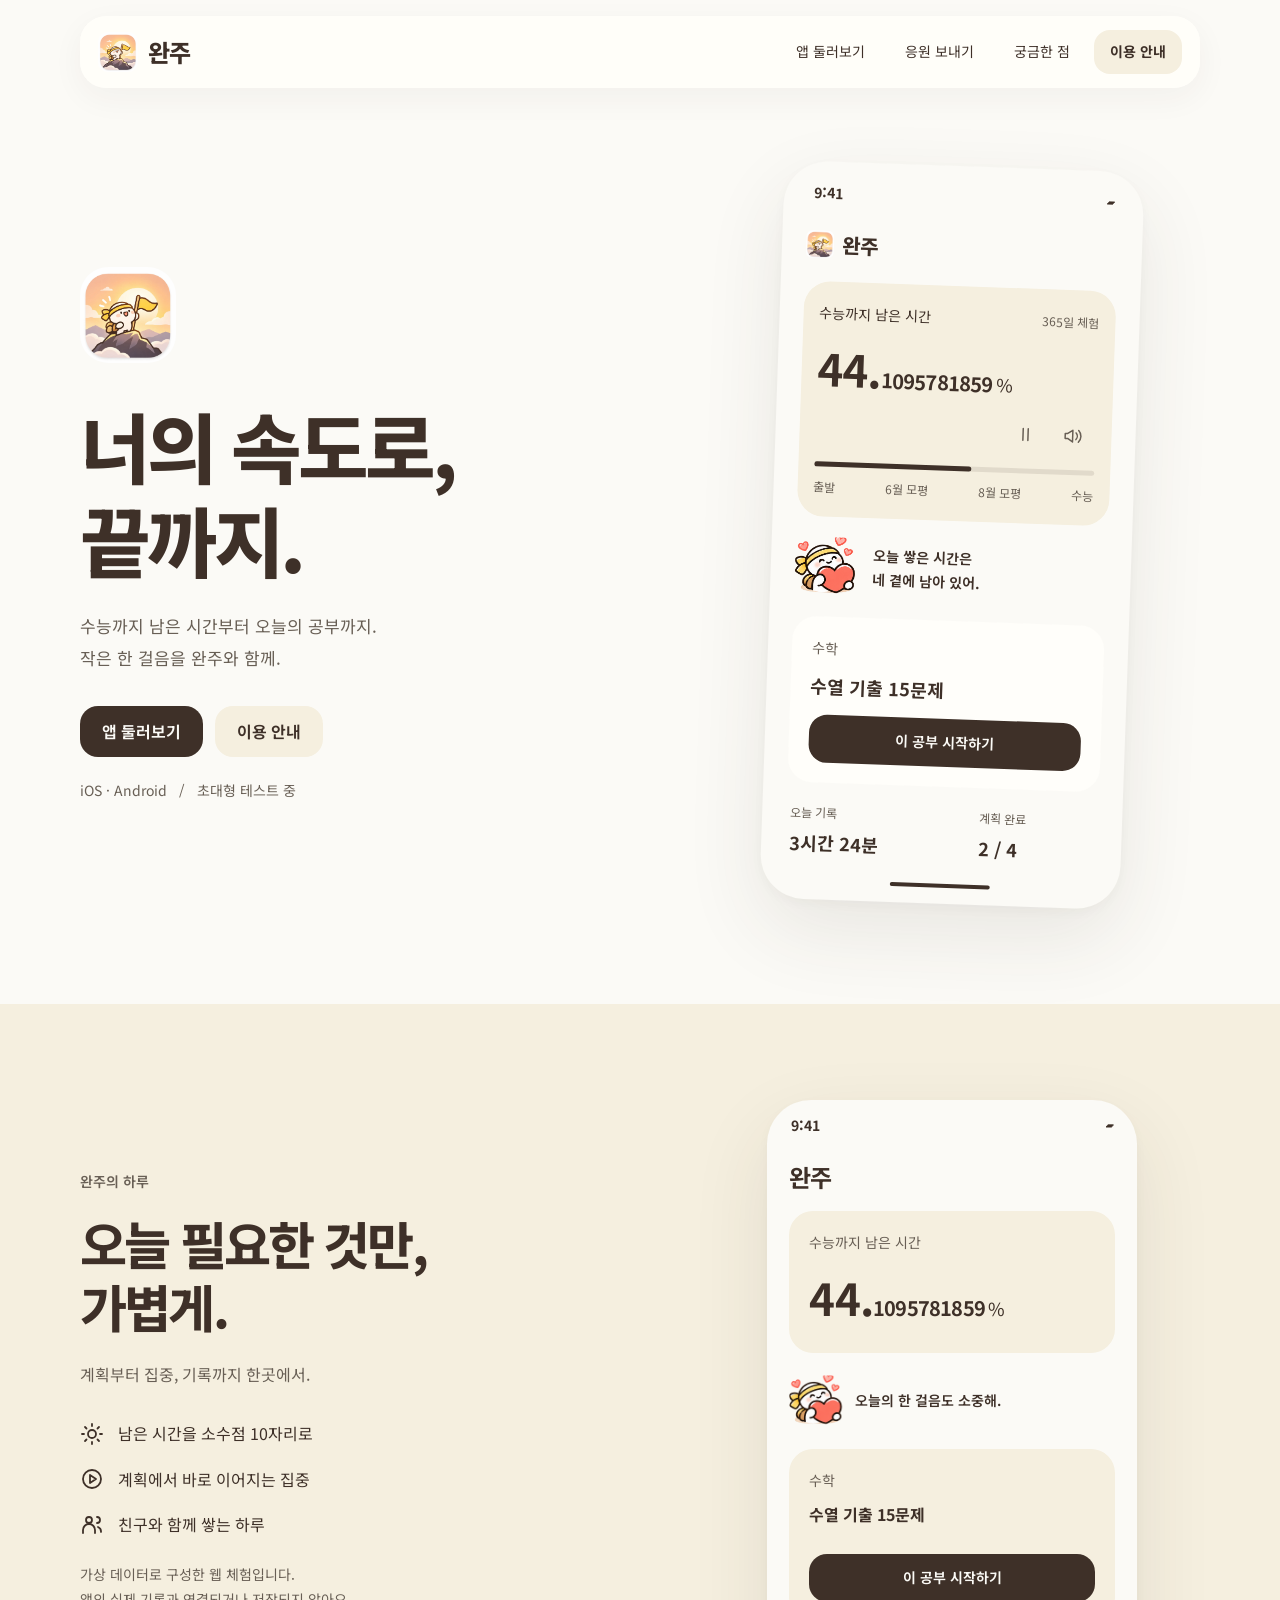
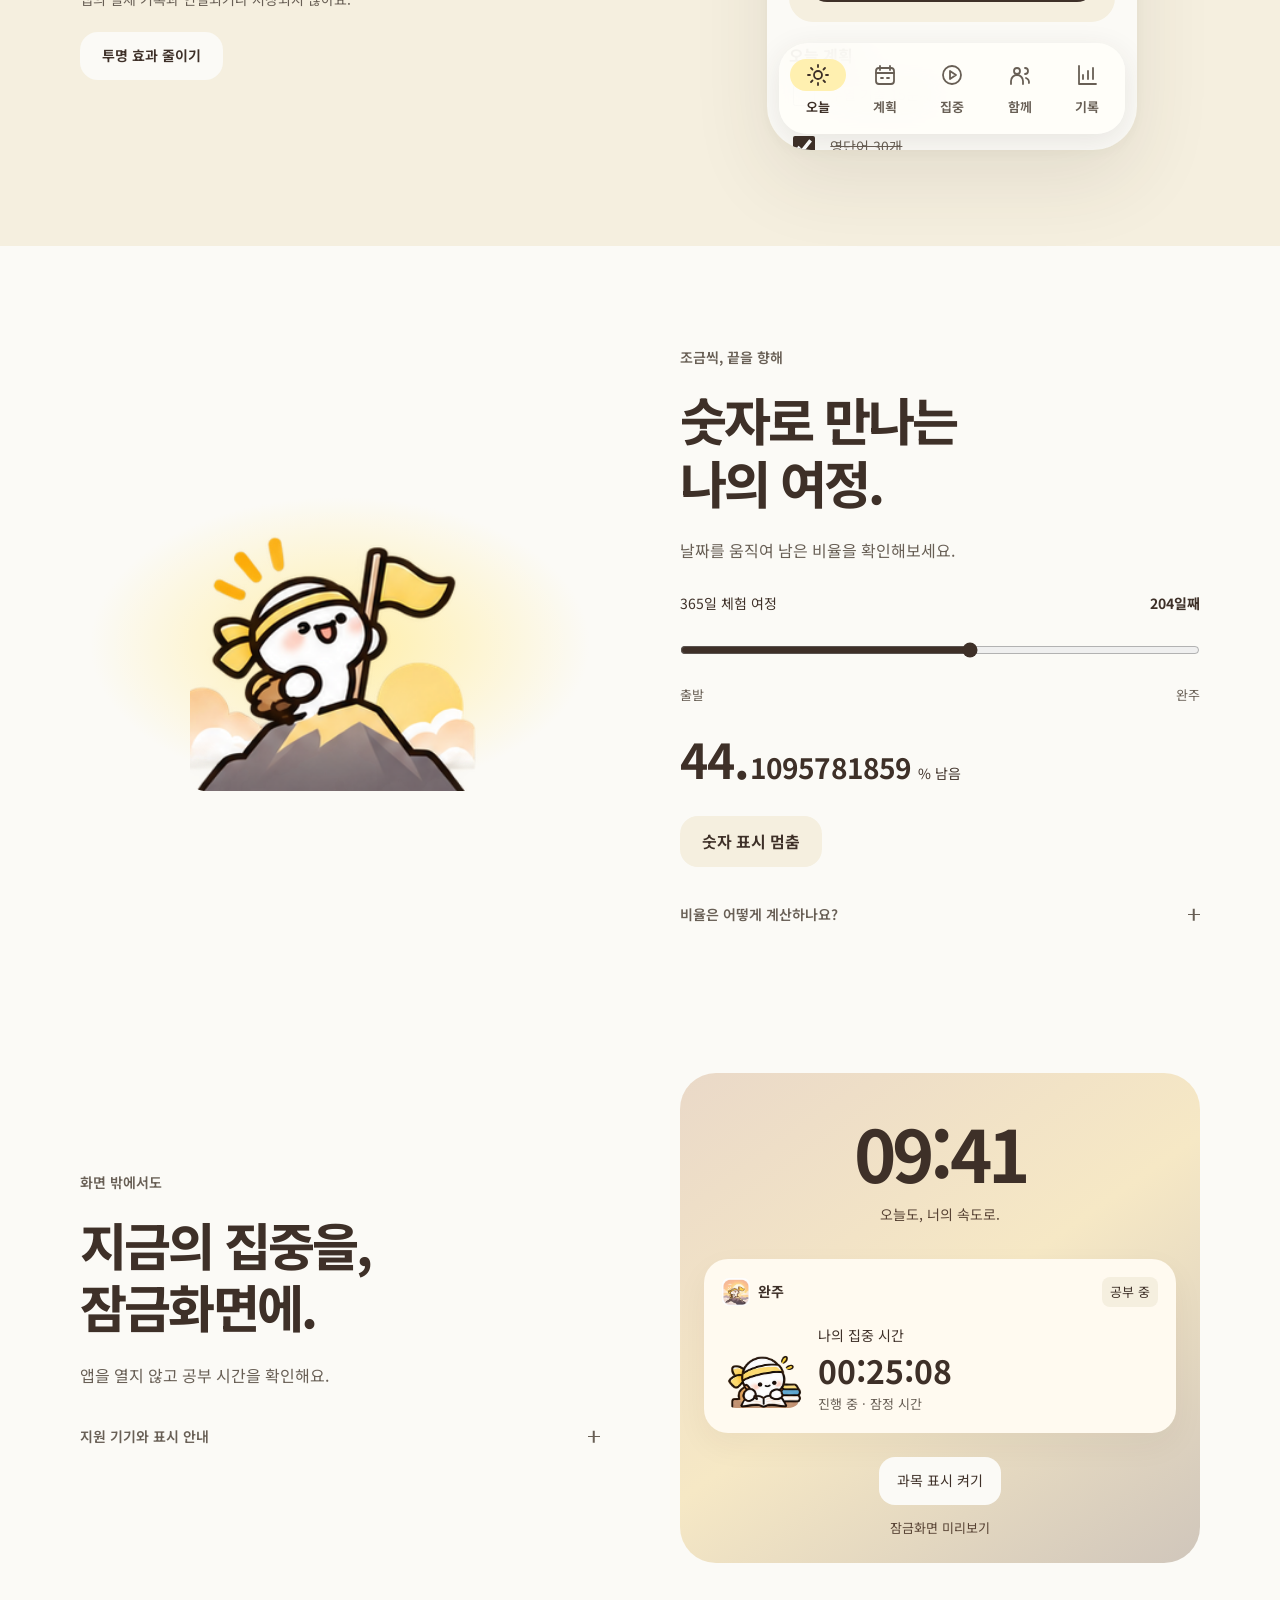
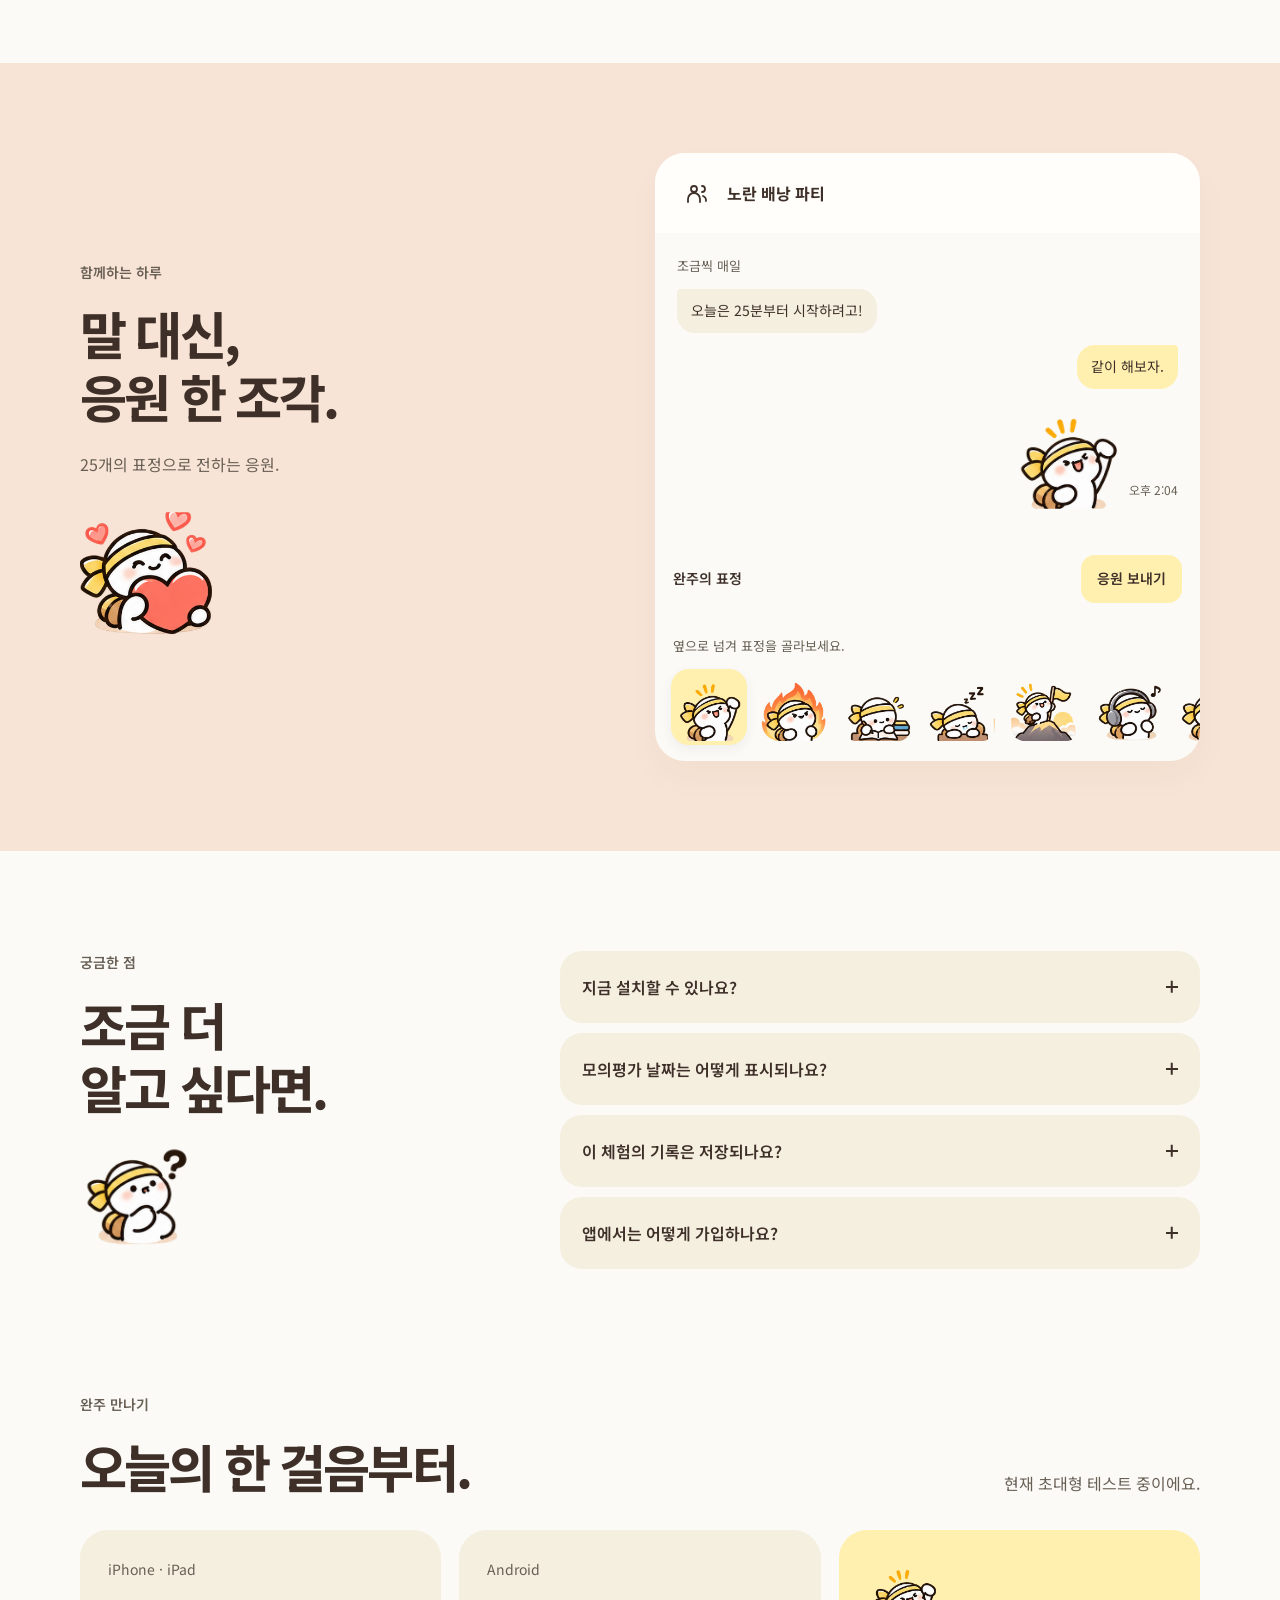
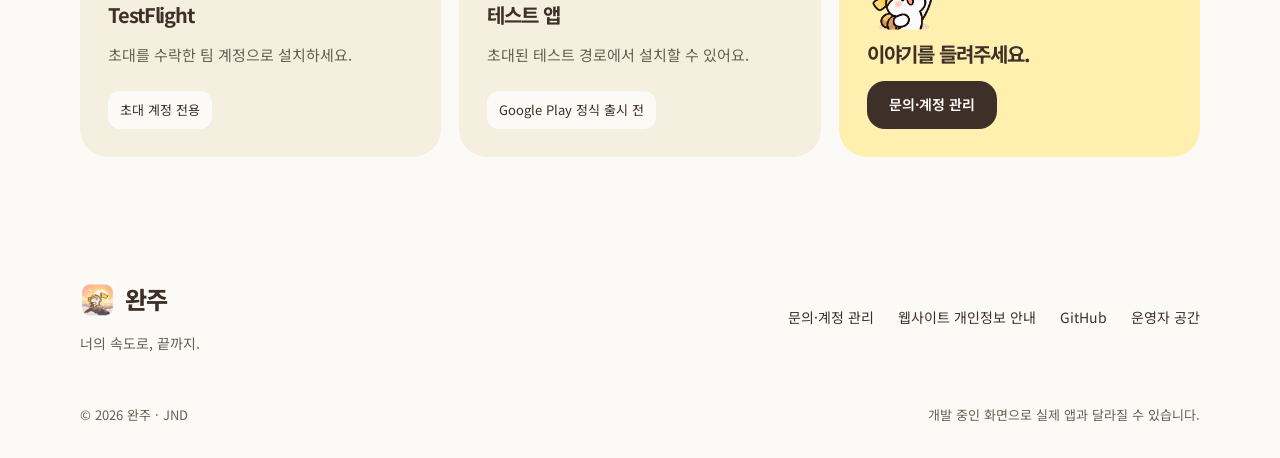
==== index.html @ 4cc873a2 "Trim repeated instructions across site and operations screens" ====
<!doctype html>
<html lang="ko">
<head>
<meta charset="utf-8"><meta name="viewport" content="width=device-width,initial-scale=1"><meta name="theme-color" content="#fbfaf6">
<title>완주 — 너의 속도로, 끝까지.</title>
<meta name="description" content="수능까지 남은 시간, 오늘의 공부, 친구의 응원. 너의 속도로 끝까지 함께하는 수험생활 앱 완주.">
<meta property="og:type" content="website"><meta property="og:locale" content="ko_KR"><meta property="og:site_name" content="완주"><meta property="og:title" content="완주 — 너의 속도로, 끝까지."><meta property="og:description" content="오늘의 한 걸음부터. 남은 시간과 계획, 집중과 응원을 하나로."><meta property="og:image" content="https://wanju.jobnomdeul.com/assets/share.png"><meta property="og:url" content="https://wanju.jobnomdeul.com/">
<meta name="twitter:card" content="summary"><meta name="twitter:title" content="완주 — 너의 속도로, 끝까지."><meta name="twitter:description" content="오늘의 한 걸음부터."><meta name="twitter:image" content="https://wanju.jobnomdeul.com/assets/share.png">
<link rel="canonical" href="https://wanju.jobnomdeul.com/"><link rel="icon" href="./assets/logo.webp" type="image/webp"><link rel="apple-touch-icon" href="./assets/share.png"><link rel="stylesheet" href="./styles.css"><link rel="stylesheet" href="./polish.css"><script src="./app.js" defer></script>
</head>
<body>
<a class="skip-link" href="#main">본문으로 바로가기</a>
<header class="site-header" id="top"><div class="container header-inner">
<a href="#top" class="brand" aria-label="완주 처음으로"><img src="./assets/logo.webp" width="40" height="40" alt=""><span>완주</span></a>
<button class="menu-toggle" id="menu-toggle" type="button" aria-expanded="false" aria-controls="site-nav" aria-label="메뉴 열기"><span></span><span></span></button>
<nav id="site-nav" aria-label="주요 메뉴"><a href="#experience">앱 둘러보기</a><a href="#together">응원 보내기</a><a href="#faq">궁금한 점</a><a href="#availability" class="nav-cta">이용 안내</a></nav>
</div></header>
<main id="main">
<section class="hero container" aria-labelledby="hero-heading">
<div class="hero-copy"><img class="hero-logo" src="./assets/logo.webp" width="96" height="96" alt="" fetchpriority="high">
<h1 id="hero-heading">너의 속도로,<br>끝까지.</h1><p class="hero-description">수능까지 남은 시간부터 오늘의 공부까지.<br>작은 한 걸음을 완주와 함께.</p>
<div class="hero-actions"><a class="button primary" href="#experience">앱 둘러보기</a><a class="button secondary" href="#availability">이용 안내</a></div>
<p class="platform-note">iOS · Android <span aria-hidden="true">/</span> 초대형 테스트 중</p></div>
<div class="hero-art"><div class="hero-phone" aria-label="완주 오늘 화면 미리보기">
<div class="phone-status" aria-hidden="true"><span>9:41</span><span>▰</span></div><div class="hero-phone-content">
<div class="app-wordmark"><img src="./assets/logo.webp" width="28" height="28" alt="">완주</div>
<div class="phone-journey"><div class="phone-journey-label">수능까지 남은 시간 <span>365일 체험</span></div>
<div class="phone-counter" data-live-counter aria-hidden="true"><b>44.</b><span>0000000000</span><small>%</small></div>
<div class="phone-counter-actions"><button type="button" class="counter-pause icon-button" aria-pressed="false" aria-label="숫자 표시 멈춤" title="숫자 표시 멈춤"><span data-icon="pause" aria-hidden="true"></span></button><button type="button" id="read-counter" class="icon-button" aria-label="현재 값 읽기" title="현재 값 읽기"><span data-icon="volume" aria-hidden="true"></span></button></div>
<div class="journey-line"><span></span></div><div class="journey-labels"><span>출발</span><span>6월 모평</span><span>8월 모평</span><span>수능</span></div></div>
<div class="phone-greeting"><span class="mascot" data-sticker="24" aria-hidden="true"></span><p>오늘 쌓은 시간은<br>네 곁에 남아 있어.</p></div>
<div class="phone-next"><span class="meta">수학</span><strong>수열 기출 15문제</strong><a href="#experience" class="mini-button">이 공부 시작하기</a></div>
<div class="phone-summary"><div><span>오늘 기록</span><strong>3시간 24분</strong></div><div><span>계획 완료</span><strong>2 / 4</strong></div></div><div class="phone-homebar" aria-hidden="true"></div>
</div></div></div></section>

<section class="experience-section" id="experience" aria-labelledby="experience-heading"><div class="container experience-grid">
<div class="experience-copy"><span class="eyebrow">완주의 하루</span><h2 id="experience-heading">오늘 필요한 것만,<br>가볍게.</h2>
<p>계획부터 집중, 기록까지 한곳에서.</p>
<div class="experience-highlights"><div><span data-icon="sun" aria-hidden="true"></span><span>남은 시간을 소수점 10자리로</span></div><div><span data-icon="play" aria-hidden="true"></span><span>계획에서 바로 이어지는 집중</span></div><div><span data-icon="users" aria-hidden="true"></span><span>친구와 함께 쌓는 하루</span></div></div>
<p class="demo-disclaimer">가상 데이터로 구성한 웹 체험입니다.<br>앱의 실제 기록과 연결되거나 저장되지 않아요.</p>
<button type="button" id="reduce-transparency" class="subtle-button" aria-pressed="false">투명 효과 줄이기</button></div>
<div class="demo-stage"><div class="demo-phone"><div class="phone-status" aria-hidden="true"><span>9:41</span><span>▰</span></div>
<div id="demo-panel" class="demo-panel" role="tabpanel" aria-labelledby="tab-today" tabindex="0"></div>
<div class="demo-tab-list demo-bottom-nav" role="tablist" aria-label="완주 화면 선택">
<button id="tab-today" type="button" role="tab" aria-selected="true" aria-controls="demo-panel" tabindex="0" data-demo="today"><span data-icon="sun" aria-hidden="true"></span><strong>오늘</strong></button>
<button id="tab-plan" type="button" role="tab" aria-selected="false" aria-controls="demo-panel" tabindex="-1" data-demo="plan"><span data-icon="calendar" aria-hidden="true"></span><strong>계획</strong></button>
<button id="tab-focus" type="button" role="tab" aria-selected="false" aria-controls="demo-panel" tabindex="-1" data-demo="focus"><span data-icon="play" aria-hidden="true"></span><strong>집중</strong></button>
<button id="tab-together" type="button" role="tab" aria-selected="false" aria-controls="demo-panel" tabindex="-1" data-demo="together"><span data-icon="users" aria-hidden="true"></span><strong>함께</strong></button>
<button id="tab-record" type="button" role="tab" aria-selected="false" aria-controls="demo-panel" tabindex="-1" data-demo="record"><span data-icon="chart" aria-hidden="true"></span><strong>기록</strong></button>
</div></div></div></div></section>

<section class="time-section container" aria-labelledby="time-heading"><div class="time-art"><span class="mascot" data-sticker="4" aria-hidden="true"></span></div>
<div class="time-copy"><span class="eyebrow">조금씩, 끝을 향해</span><h2 id="time-heading">숫자로 만나는<br>나의 여정.</h2><p>날짜를 움직여 남은 비율을 확인해보세요.</p>
<div class="day-slider"><label for="journey-day">365일 체험 여정 <strong><span id="day-number">204</span>일째</strong></label><input id="journey-day" type="range" min="0" max="365" value="204" step="1" aria-describedby="slider-help"><div class="slider-endpoints"><span>출발</span><span>완주</span></div>
<div class="inline-counter" data-live-counter aria-hidden="true"><b>44.</b><span>0000000000</span><small>% 남음</small></div><button class="counter-pause subtle-button" type="button" aria-pressed="false">숫자 표시 멈춤</button></div>
<details class="detail-note"><summary>비율은 어떻게 계산하나요?<span class="faq-plus" aria-hidden="true"></span></summary><p id="slider-help">앱은 전년도 수능 다음 날부터 목표 수능까지의 남은 시간 비율을 보여줍니다. 학습 완성도나 합격 가능성을 뜻하지 않아요. 여기서는 공식 시험일 대신 365일 가상 여정을 사용합니다. 날짜를 움직이면 위 홈 화면의 숫자도 함께 바뀝니다.</p></details></div></section>

<section class="lock-section container" id="lockscreen" aria-labelledby="lock-heading"><div class="lock-copy"><span class="eyebrow">화면 밖에서도</span><h2 id="lock-heading">지금의 집중을,<br>잠금화면에.</h2><p>앱을 열지 않고 공부 시간을 확인해요.</p>
<details class="detail-note"><summary>지원 기기와 표시 안내<span class="faq-plus" aria-hidden="true"></span></summary><p>iPhone은 Live Activity·Dynamic Island, Android는 공부 타이머 알림을 사용합니다. 기본은 꺼져 있으며 앱 설정에서 직접 켤 수 있어요. 기기·OS·알림 설정에 따라 표시가 달라집니다. 저장 전 시간은 잠정값이며 연중 상시 수능 위젯과는 다른 기능입니다.</p></details></div>
<div class="lock-preview" aria-label="잠금화면 공부 카드 미리보기"><div class="lock-clock" aria-hidden="true">09:41</div><p class="lock-day">오늘도, 너의 속도로.</p><div class="live-card"><div class="live-card-top"><img src="./assets/logo.webp" width="28" height="28" alt=""><strong>완주</strong><span>공부 중</span></div><div class="live-card-content"><span class="mascot" data-sticker="2" aria-hidden="true"></span><div><span id="lock-subject">나의 집중 시간</span><strong>00:25:08</strong><small>진행 중 · 잠정 시간</small></div></div></div><div class="lock-controls"><button type="button" id="lock-privacy" aria-pressed="true">과목 표시 켜기</button><span>잠금화면 미리보기</span></div></div></section>

<section class="together-section" id="together" aria-labelledby="together-heading"><div class="container together-grid">
<div><span class="eyebrow">함께하는 하루</span><h2 id="together-heading">말 대신,<br>응원 한 조각.</h2><p>25개의 표정으로 전하는 응원.</p><span class="mascot together-mascot" data-sticker="24" aria-hidden="true"></span></div>
<div class="conversation-card"><div class="conversation-top"><span class="tab-icon" data-icon="users" aria-hidden="true"></span><div><strong>노란 배낭 파티</strong></div></div>
<div class="conversation-log" id="conversation-log" aria-label="가상 파티 대화"><span class="chat-name">조금씩 매일</span><p class="chat-bubble">오늘은 25분부터 시작하려고!</p><p class="chat-bubble own">같이 해보자.</p><div class="standalone-sticker own"><span class="mascot" data-sticker="0" role="img" aria-label="주먹 들고 응원"></span><span>오후 2:04</span></div></div>
<div class="sticker-tray-header"><span>완주의 표정</span><button id="send-sticker" type="button">응원 보내기</button></div><p class="sticker-help" id="sticker-help">옆으로 넘겨 표정을 골라보세요.</p><div id="sticker-tray" aria-describedby="sticker-help" class="sticker-tray" aria-label="응원 이모티콘 선택"></div></div></div></section>

<section class="faq-section container" id="faq" aria-labelledby="faq-heading"><div class="faq-heading"><span class="eyebrow">궁금한 점</span><h2 id="faq-heading">조금 더<br>알고 싶다면.</h2><span class="mascot" data-sticker="19" aria-hidden="true"></span></div>
<div class="faq-list">
<details><summary>지금 설치할 수 있나요?<span class="faq-plus" aria-hidden="true"></span></summary><p>현재 초대형 테스트 중입니다. iOS는 초대된 팀 계정으로 TestFlight에서, Android는 초대된 테스트 경로로 설치합니다. 정식 스토어 다운로드는 아직 제공하지 않아요.</p></details>
<details><summary>모의평가 날짜는 어떻게 표시되나요?<span class="faq-plus" aria-hidden="true"></span></summary><p>목표 연도에 맞는 일정을 사용하며, 날짜를 확인하지 못한 시험은 ‘확인 중’으로 표시합니다. 앱에서 직접 수정할 수 있어요. 웹 체험은 실제 시험 일정과 무관한 가상 데이터입니다.</p></details>
<details><summary>이 체험의 기록은 저장되나요?<span class="faq-plus" aria-hidden="true"></span></summary><p>현재 탭의 메모리에서만 사용하고 새로고침하면 초기화됩니다. 계정 생성·실제 게시·메일 발송·결제·AI 호출은 하지 않습니다. 별도의 분석 도구나 광고 추적 코드도 사용하지 않습니다.</p></details>
<details><summary>앱에서는 어떻게 가입하나요?<span class="faq-plus" aria-hidden="true"></span></summary><p>만 14세 이상 사용자가 Google·Apple·이메일로 가입할 수 있습니다. 이 소개 웹에서는 가입이나 로그인 정보를 입력받지 않아요.</p></details>
</div></section>

<section class="availability-section container" id="availability" aria-labelledby="availability-heading"><div class="section-heading"><div><span class="eyebrow">완주 만나기</span><h2 id="availability-heading">오늘의 한 걸음부터.</h2></div><p>현재 초대형 테스트 중이에요.</p></div>
<div class="availability-grid"><article class="platform-card"><span class="platform-label">iPhone · iPad</span><h3>TestFlight</h3><p>초대를 수락한 팀 계정으로 설치하세요.</p><span class="release-state">초대 계정 전용</span></article><article class="platform-card"><span class="platform-label">Android</span><h3>테스트 앱</h3><p>초대된 테스트 경로에서 설치할 수 있어요.</p><span class="release-state">Google Play 정식 출시 전</span></article><article class="platform-card contact-card"><span class="mascot" data-sticker="0" aria-hidden="true"></span><h3>이야기를 들려주세요.</h3><a class="button primary" href="./support.html">문의·계정 관리</a></article></div></section>
</main>
<footer class="site-footer container"><div class="footer-brand"><a class="brand" href="#top"><img src="./assets/logo.webp" width="35" height="35" alt=""><span>완주</span></a><p>너의 속도로, 끝까지.</p></div><div class="footer-links"><a href="./support.html">문의·계정 관리</a><a href="./privacy.html">웹사이트 개인정보 안내</a><a href="https://github.com/jobnomdeul/wanju-web" target="_blank" rel="noopener noreferrer">GitHub</a><a href="./admin/">운영자 공간</a></div><div class="footer-bottom"><span>© <span id="copyright-year">2026</span> 완주 · JND</span><span>개발 중인 화면으로 실제 앱과 달라질 수 있습니다.</span></div></footer>
<div class="sr-only" id="website-status" role="status" aria-live="polite"></div><noscript><div class="noscript-note">소개와 이용 안내는 JavaScript 없이도 읽을 수 있습니다. 가상 체험에는 JavaScript가 필요합니다.</div></noscript>
</body></html>
---- styles.css ----
/* UX06: shared app surfaces, readable controls, no ornamental borders. */
@font-face{font-family:WanjuSans;src:url('./assets/fonts/NotoSansKR.woff2') format('woff2');font-weight:100 900;font-display:swap}
:root{--paper:#fbfaf6;--ink:#3e3028;--muted:#685f55;--yellow:#fff0b0;--cream:#f5efdf;--peach:#f8e4d6;--line:#e4dfd5;--focus:#91691b;--glass:rgba(255,254,250,.9)}
*{box-sizing:border-box}
html{scroll-behavior:smooth;scroll-padding-top:120px}
body{margin:0;background:var(--paper);color:var(--ink);font:16px/1.7 WanjuSans,-apple-system,BlinkMacSystemFont,'Apple SD Gothic Neo',sans-serif;word-break:keep-all;overflow-wrap:anywhere}
h1,h2,h3,p{margin:0}h1,h2,h3{line-height:1.22;letter-spacing:-.055em;text-wrap:balance}
h1{font-size:clamp(3rem,6vw,5.5rem);font-weight:800}h2{font-size:clamp(2rem,4vw,3.25rem);font-weight:750}h3{font-size:1.25rem}
p{color:var(--muted)}a{color:inherit;text-decoration:none}button,input{font:inherit}button{color:inherit;cursor:pointer;border:0;background:none}
button,a,input,summary{-webkit-tap-highlight-color:transparent;touch-action:manipulation}
a:focus-visible,button:focus-visible,input:focus-visible,summary:focus-visible,[tabindex]:focus-visible{outline:3px solid var(--focus);outline-offset:4px}
svg{width:24px;height:24px;fill:none;stroke:currentColor;stroke-width:1.8;stroke-linecap:round;stroke-linejoin:round}
.container{width:min(1120px,calc(100% - 64px));margin-inline:auto}
.brand{display:inline-flex;align-items:center;gap:10px;font-size:1.5rem;font-weight:800;letter-spacing:-.05em}
.brand img,.app-wordmark img,.live-card-top img{border-radius:25%}
.site-header{position:sticky;top:16px;z-index:20;margin-top:16px}
.header-inner{min-height:72px;display:flex;align-items:center;justify-content:space-between;padding:10px 18px;border-radius:26px}
.site-header nav{display:flex;align-items:center;gap:8px}
.site-header nav a{padding:10px 16px;font-size:.875rem;min-height:44px;display:inline-flex;align-items:center;border-radius:16px}
.site-header nav a:hover,.text-link:hover{background:var(--cream)}
.nav-cta{background:var(--cream);font-weight:700}.menu-toggle{display:none}
.button,.mini-button,.subtle-button{display:inline-flex;align-items:center;justify-content:center;min-height:48px;padding:12px 22px;border:0;border-radius:18px;font-size:1rem;font-weight:650;transition:background .18s,transform .18s}
.primary,.mini-button{background:var(--ink);color:var(--paper)}
.secondary,.subtle-button{background:var(--cream);color:var(--ink)}
.button:hover,.mini-button:hover,.subtle-button:hover{transform:translateY(-2px)}
.button:active,.mini-button:active,.subtle-button:active{transform:scale(.98)}
.text-link{padding:12px;border-radius:12px;font-size:.875rem;min-height:44px}
.hero{display:grid;grid-template-columns:1.1fr 1fr;gap:80px;align-items:center;padding-block:78px 100px}
.hero-logo{border-radius:28px;margin-bottom:28px}
.hero-description{font-size:1.0625rem;line-height:1.9;margin-top:24px}
.hero-actions{display:flex;gap:12px;flex-wrap:wrap;margin-top:32px}
.platform-note{display:flex;align-items:center;gap:12px;font-size:.875rem;margin-top:22px}
.hero-art{display:flex;justify-content:center;min-width:0}
.hero-phone,.demo-phone{width:360px;max-width:100%;border-radius:44px;background:var(--paper);box-shadow:0 30px 80px #3e302819,0 4px 12px #3e302808;overflow:hidden;position:relative}
.hero-phone{transform:rotate(2deg);padding:6px}
.phone-status{display:flex;align-items:center;justify-content:space-between;padding:14px 24px 6px;font-size:.875rem;font-weight:700}
.hero-phone-content{padding:16px 18px 0}
.app-wordmark{display:flex;align-items:center;gap:8px;font-size:1.25rem;font-weight:800}
.sample-badge{font-size:.75rem;font-weight:500;background:var(--cream);padding:3px 8px;border-radius:8px;margin-left:auto;color:var(--muted)}
.phone-journey{margin-top:20px;background:var(--cream);padding:20px 16px;border-radius:26px}
.phone-journey-label{display:flex;align-items:center;justify-content:space-between;font-size:.875rem;gap:4px}
.phone-journey-label>span{font-size:.75rem;color:var(--muted)}
.phone-counter,.inline-counter{display:flex;align-items:baseline;flex-wrap:wrap;font-variant-numeric:tabular-nums;letter-spacing:-.05em}
.phone-counter>span,.inline-counter>span{min-width:0;max-width:100%;overflow-wrap:anywhere}
.phone-counter{margin-top:16px}.phone-counter b{font-size:2.75rem;line-height:1.2}.phone-counter>span{font-size:1.25rem;font-weight:700}.phone-counter small{font-size:1.125rem;margin-left:3px}
.phone-counter-actions{display:flex;justify-content:flex-end;gap:4px;margin-top:10px}
.icon-button{display:inline-flex;align-items:center;justify-content:center;width:44px;height:44px;border-radius:14px;color:var(--muted)}
.icon-button:hover{background:#3e30280a}
.icon-button>span{display:flex}.icon-button svg{width:20px;height:20px}
.journey-line{height:5px;background:#3e30281c;border-radius:4px;margin-top:12px}
.journey-line span{display:block;height:100%;width:55.9%;background:var(--ink);border-radius:4px}
.journey-labels{display:flex;justify-content:space-between;gap:4px;font-size:.75rem;color:var(--muted);margin-top:10px}
.mascot{display:inline-block;flex-shrink:0;width:108px;height:108px;background-image:url('./assets/emotions-transparent.png');background-size:500% 500%;background-repeat:no-repeat;clip-path:inset(4% 0 0 round 14px)}
.phone-greeting{display:flex;align-items:center;gap:14px;margin-block:18px}.phone-greeting .mascot{width:64px;height:64px}.phone-greeting p{color:var(--ink);font-size:.875rem;font-weight:650}
.phone-next{background:#fffefa;padding:20px;border-radius:24px;display:flex;flex-direction:column;gap:10px}
.phone-next strong{font-size:1.125rem}.mini-button{margin-top:4px;font-size:.875rem}
.phone-summary{display:grid;grid-template-columns:1.5fr 1fr;gap:16px;padding:20px 4px 4px}
.phone-summary div{display:flex;flex-direction:column;gap:4px}.phone-summary span{font-size:.75rem;color:var(--muted)}.phone-summary strong{font-size:1.125rem}
.phone-homebar{width:100px;height:4px;background:var(--ink);border-radius:4px;margin:18px auto 10px}
.eyebrow{display:block;color:var(--muted);font-size:.875rem;font-weight:600;margin-bottom:18px}
.experience-section{background:var(--cream);padding-block:96px}
.experience-grid{display:grid;grid-template-columns:1.1fr 1fr;gap:80px;align-items:center}
.experience-copy,.demo-stage,.experience-grid>div{min-width:0}
.experience-copy>p,.time-copy>p,.lock-copy>p,.together-grid>div>p{margin-top:24px}
.experience-highlights{display:grid;gap:18px;margin-top:32px}
.experience-highlights>div{display:flex;gap:14px;align-items:center}.experience-highlights>div>span:first-child{display:flex}
.demo-disclaimer{font-size:.875rem;line-height:1.8}
.experience-copy .subtle-button{margin-top:20px;background:var(--paper);font-size:.875rem}
.demo-stage{display:flex;justify-content:center}
.demo-phone{height:650px;width:370px;display:flex;flex-direction:column}
.demo-panel{flex:1;min-height:0;overflow-y:auto;overscroll-behavior:contain;padding:18px 22px calc(7rem + 40px);scrollbar-width:thin;scroll-padding-block:14px calc(7rem + 20px)}
.demo-panel h3{font-size:1.5rem;margin:4px 0 24px}.demo-panel p{font-size:.875rem}.demo-panel>.meta{display:block;margin-bottom:14px}
.demo-heading{display:flex;align-items:center;justify-content:space-between;gap:12px}
.demo-heading .mascot{width:64px;height:64px}
.demo-heading h3{margin:0}
.meta{font-size:.875rem;color:var(--muted)}
.demo-card{background:var(--cream);padding:20px;border-radius:24px;margin-block:20px;display:grid;gap:8px}
.demo-card strong{display:block}.demo-card .phone-counter{margin:8px 0}
.demo-motto{display:flex;align-items:center;gap:10px;margin:20px 0}.demo-motto .mascot{width:56px;height:56px}.demo-motto p{font-weight:600;color:var(--ink)}
.demo-panel .button{width:100%;margin-top:18px;font-size:.875rem}
.task-row{display:flex;align-items:center;gap:12px;font-size:.875rem;min-height:52px;padding-block:8px}
.task-row input{accent-color:var(--ink);width:22px;height:22px;flex-shrink:0}
.task-row:has(:checked) span{text-decoration:line-through;color:var(--muted)}
.demo-bottom-nav{position:absolute;bottom:16px;left:12px;right:12px;border-radius:28px;padding:8px 6px;display:flex;gap:2px;z-index:2}
.demo-bottom-nav button{flex:1;min-width:0;min-height:68px;display:flex;flex-direction:column;align-items:center;justify-content:center;gap:5px;border-radius:22px;padding:8px 2px;color:var(--muted)}
.demo-bottom-nav button>span{display:flex;justify-content:center;align-items:center;border-radius:20px;width:100%;max-width:56px;height:32px}
.demo-bottom-nav button[aria-selected=true]{color:var(--ink)}.demo-bottom-nav button[aria-selected=true]>span{background:var(--yellow)}
.demo-bottom-nav strong{font-size:.8125rem;font-weight:650}
.demo-week{display:flex;gap:5px;overflow:auto;scroll-padding:4px;padding:4px;margin:20px -4px;scrollbar-width:thin}
.demo-week button{display:flex;flex:1 0 44px;min-height:68px;min-width:44px;flex-direction:column;align-items:center;justify-content:center;gap:3px;border-radius:16px;background:var(--cream);font-size:.8125rem}
.demo-week button[aria-pressed=true]{background:var(--ink);color:var(--paper)}
.schedule-item{background:var(--cream);border-radius:18px;padding:14px 16px;margin-block:14px;font-size:.875rem}.schedule-item.personal{background:var(--peach)}
.schedule-item small{display:block;font-size:.8125rem;color:var(--muted);margin-top:4px}
.timer-art{text-align:center;margin-top:32px}.timer-art .mascot{width:150px;height:150px}
.timer-value{font-size:2.75rem;font-weight:750;letter-spacing:-.04em;font-variant-numeric:tabular-nums;text-align:center;margin:24px 0}
.timer-controls{display:flex;gap:8px}.timer-controls .button{flex:1;width:auto}.timer-controls .subtle-button{background:var(--cream)}
.member-row{display:flex;gap:10px;align-items:center;font-size:.875rem;min-height:76px}
.member-avatar{display:grid;place-items:center;background:var(--yellow);border-radius:50%;height:36px;width:36px;flex-shrink:0}
.member-row small{display:block;color:var(--muted);font-size:.8125rem}.member-row>strong{margin-left:auto;font-size:.8125rem;white-space:nowrap}
.record-total{font-size:1.875rem;letter-spacing:-.03em}
.record-chart{height:160px;display:flex;align-items:end;gap:12px;padding-block:20px;margin-top:20px}
.record-bar{flex:1;min-height:4px;background:#b49b5e;border-radius:6px 6px 0 0;position:relative}
.record-bar span{position:absolute;top:100%;left:50%;transform:translateX(-50%);font-size:.8125rem}
.demo-table{width:100%;border-collapse:collapse;font-size:.875rem;margin-top:24px}.demo-table td{padding:10px 0}.demo-table td:last-child{text-align:right}
.profile-flipper{perspective:900px;touch-action:pan-y;margin-top:24px}
.profile-rotor{display:grid;transform-style:preserve-3d;transition:transform .38s cubic-bezier(.65,0,.35,1)}
.profile-rotor.is-public{transform:rotateY(180deg)}
.profile-face{grid-area:1/1;min-height:200px;border-radius:28px;background:var(--cream);padding:22px;display:flex;flex-direction:column;justify-content:space-between;gap:24px;backface-visibility:hidden;-webkit-backface-visibility:hidden}
.profile-back{transform:rotateY(180deg);background:var(--peach)}
.profile-face[aria-hidden=true]{pointer-events:none}
.profile-face-label{display:flex;justify-content:space-between;align-items:center;gap:12px;color:var(--muted);font-size:.875rem}
.profile-face-label>[data-icon]{display:flex}.profile-face-label svg{width:20px;height:20px}
.profile-person{display:flex;align-items:center;gap:16px}.profile-person .mascot{width:72px;height:72px}
.profile-person strong{font-size:1.375rem;min-width:0}
.profile-choice{display:flex;gap:4px;background:var(--cream);padding:4px;border-radius:22px;margin-top:14px}
.profile-choice button{flex:1;min-height:48px;border-radius:18px;padding:10px 14px}
.profile-choice button[aria-pressed=true]{background:var(--ink);color:var(--paper)}
.profile-choice button[aria-pressed=true]:before{content:'✓';margin-right:8px}
.time-section,.lock-section{display:grid;grid-template-columns:1fr 1fr;gap:80px;align-items:center;padding-block:100px}
.time-art{text-align:center;background:radial-gradient(ellipse,#fff0b4 10%,transparent 68%)}.time-art>.mascot{width:300px;height:300px;max-width:100%}
.day-slider{margin-top:28px}.day-slider label{display:flex;justify-content:space-between;gap:10px;font-size:.875rem}
.day-slider input{width:100%;height:44px;accent-color:var(--ink);cursor:pointer;margin:12px 0}
.slider-endpoints{display:flex;justify-content:space-between;color:var(--muted);font-size:.8125rem}
.inline-counter{margin:12px 0 16px}.inline-counter b{font-size:3rem}.inline-counter>span{font-size:1.75rem;font-weight:700}.inline-counter small{font-size:.875rem;margin-left:6px;letter-spacing:0}
.detail-note{margin-top:20px}.detail-note summary{font-size:.875rem;min-height:52px;color:var(--muted)}
.detail-note p{font-size:.875rem;padding:0 0 12px;line-height:1.9}
summary{cursor:pointer;list-style:none;display:flex;align-items:center;justify-content:space-between;gap:18px;padding:16px 0;min-height:60px;font-weight:600}
summary::-webkit-details-marker{display:none}.faq-plus{width:12px;height:12px;position:relative;flex-shrink:0}
.faq-plus:before,.faq-plus:after{content:'';position:absolute;background:currentColor;width:12px;height:1.5px;left:0;top:5px}
.faq-plus:after{transform:rotate(90deg)}details[open] .faq-plus:after{transform:rotate(0)}
.lock-section{padding-top:30px}
.lock-preview{padding:36px 24px 24px;border-radius:36px;background:linear-gradient(145deg,#ead9c8,#f6e8c5 50%,#d0c6bb);text-align:center}
.lock-clock{font-size:4.5rem;font-weight:700;letter-spacing:-.05em;line-height:1.2;font-variant-numeric:tabular-nums}
.lock-day{font-size:.875rem;color:#584334;margin:8px 0 32px}
.live-card{padding:18px;border-radius:24px;text-align:left;background:#fffaf0;box-shadow:0 12px 32px #3e30280d}
.live-card-top{display:flex;gap:8px;align-items:center;font-size:.875rem}.live-card-top>span{margin-left:auto;background:var(--cream);padding:4px 8px;border-radius:8px;font-size:.8125rem}
.live-card-content{display:flex;align-items:center;gap:16px;margin-top:14px}.live-card-content .mascot{width:80px;height:80px}.live-card-content>div{min-width:0}
.live-card-content strong{display:block;font-size:2rem;font-variant-numeric:tabular-nums;line-height:1.4}.live-card-content small{display:block;font-size:.8125rem;color:var(--muted)}.live-card-content div>span{font-size:.875rem}
.lock-controls{margin-top:24px}.lock-controls button{min-height:48px;background:var(--paper);padding:10px 18px;border-radius:16px;font-size:.875rem}
.lock-controls>span{display:block;font-size:.8125rem;color:#584334;margin-top:12px}
.together-section{background:var(--peach);padding-block:90px}
.together-grid{display:grid;grid-template-columns:1fr 1.1fr;gap:80px;align-items:center}
.together-mascot{width:140px;height:140px;margin-top:28px}
.conversation-card{background:var(--paper);border-radius:30px;overflow:hidden;min-width:0;box-shadow:0 16px 36px #3e302808}
.conversation-top{display:flex;gap:12px;align-items:center;padding:22px 24px;background:#fffefa}
.tab-icon{display:flex;align-items:center;justify-content:center;width:36px;height:36px;flex-shrink:0}
.conversation-top strong{display:block;font-size:1rem}.conversation-top div>span{display:block;font-size:.8125rem;color:var(--muted)}
.conversation-log{height:310px;padding:22px;overflow:auto;overscroll-behavior:contain;display:flex;flex-direction:column;align-items:flex-start;gap:12px;scroll-behavior:smooth}
.chat-name{font-size:.8125rem;color:var(--muted)}.chat-bubble{background:var(--cream);color:var(--ink);font-size:.875rem;padding:10px 14px;border-radius:4px 18px 18px;max-width:90%}
.chat-bubble.own{background:var(--yellow);border-radius:18px 4px 18px 18px}.own{align-self:flex-end}
.standalone-sticker{display:flex;gap:8px;align-items:flex-end;flex-shrink:0}.standalone-sticker>span:last-child:not(.mascot){font-size:.75rem;color:var(--muted);padding-bottom:8px}
.sticker-tray-header{display:flex;align-items:center;justify-content:space-between;gap:12px;padding:12px 18px 8px;font-size:.875rem;font-weight:600}
.sticker-tray-header button{background:var(--yellow);border-radius:14px;min-height:48px;padding:10px 16px;font-size:.875rem}
.sticker-help{font-size:.8125rem;padding:0 18px}.sticker-tray{display:flex;gap:8px;overflow-x:auto;padding:12px 16px 16px;scroll-snap-type:x proximity;scroll-padding-inline:16px;scrollbar-width:thin;scrollbar-color:#b3a68f transparent}
.sticker-tray button{border:0;background:none;border-radius:18px;padding:4px;flex-shrink:0;scroll-snap-align:start}
.sticker-tray button[aria-pressed=true]{background:var(--yellow);box-shadow:0 4px 12px #3e302810}
.sticker-tray button:focus-visible{outline-offset:-3px}.sticker-tray .mascot{display:block;width:68px;height:68px}
.faq-section{display:grid;grid-template-columns:1fr 1.6fr;gap:80px;padding-block:100px}
.faq-heading>.mascot{width:120px;height:120px;margin-top:24px}
.faq-list{display:grid;gap:10px;align-content:start}
.faq-list details{background:var(--cream);padding:0 22px;border-radius:22px}
.faq-list summary{font-size:1rem;min-height:72px}.faq-list p{padding:0 0 22px;font-size:.9375rem;line-height:1.9}
.availability-section{padding-block:24px 90px}
.section-heading{display:flex;justify-content:space-between;gap:32px;align-items:flex-end;margin-bottom:32px}
.availability-grid{display:grid;grid-template-columns:repeat(3,minmax(0,1fr));gap:18px}
.platform-card{display:flex;flex-direction:column;align-items:flex-start;background:var(--cream);padding:28px;border-radius:28px}
.platform-label{font-size:.875rem;color:var(--muted);margin-bottom:22px}.platform-card h3{margin-bottom:14px}
.platform-card p{font-size:.9375rem;margin-bottom:24px}.release-state{background:var(--paper);border-radius:12px;padding:8px 12px;font-size:.8125rem;margin-top:auto}
.contact-card{background:var(--yellow)}.contact-card .mascot{width:72px;height:72px;margin-bottom:12px}.contact-card .button{font-size:.875rem;margin-top:auto}
.site-footer{display:flex;flex-wrap:wrap;justify-content:space-between;gap:28px;padding-block:32px}
.footer-brand p{font-size:.875rem;margin-top:8px}.footer-links{display:flex;align-items:center;gap:8px 24px;flex-wrap:wrap}
.footer-links a{display:inline-flex;align-items:center;min-height:44px;font-size:.875rem}
.footer-bottom{display:flex;width:100%;gap:16px;justify-content:space-between;padding-top:20px;font-size:.8125rem;color:var(--muted)}
.skip-link{position:fixed;top:-100px;left:20px;padding:14px;background:var(--ink);color:white;z-index:100}.skip-link:focus{top:10px}
.sr-only{position:absolute;width:1px;height:1px;padding:0;margin:-1px;overflow:hidden;clip:rect(0,0,0,0);white-space:nowrap;border:0}
.noscript-note{text-align:center;padding:20px}
.legal{max-width:760px;padding-block:60px 90px}.legal h1{font-size:2.5rem;margin-bottom:24px}.legal h2{font-size:1.5rem;margin:32px 0 16px}.legal p{margin-bottom:16px}.legal a{text-decoration:underline;text-underline-offset:4px}
@media(max-width:1000px){.hero,.experience-grid,.together-grid,.time-section,.lock-section{gap:40px}.site-header nav a{padding-inline:12px}}
@media(max-width:900px){
  .container{width:calc(100% - 40px)}.site-header{top:10px;margin-top:10px}.header-inner{min-height:64px;padding:8px 12px;position:relative}
  .brand{font-size:1.375rem}.brand img{width:36px;height:36px}.menu-toggle{display:flex;width:48px;height:48px;flex-direction:column;align-items:center;justify-content:center;gap:6px;border-radius:16px}
  .menu-toggle span{width:21px;height:2px;background:var(--ink)}
  .site-header nav{display:none;position:absolute;top:calc(100% + 8px);left:0;right:0;padding:12px;border-radius:24px;flex-direction:column;align-items:stretch;gap:4px;background:var(--paper);box-shadow:0 16px 40px #3e302815}
  .site-header nav.open{display:flex}.site-header nav a{padding:14px 16px}.nav-cta{justify-content:center}
  .hero{grid-template-columns:minmax(0,1fr);gap:48px;padding-block:52px 64px}.hero-copy{text-align:center}.hero-logo{width:80px;height:80px;border-radius:24px;margin-bottom:24px}
  h1{font-size:clamp(2.75rem,9vw,4.5rem)}.hero-description{font-size:1rem}.hero-actions,.platform-note{justify-content:center}.hero-phone{transform:none}
  .experience-grid{grid-template-columns:minmax(0,1fr);gap:36px}.experience-section{padding-block:64px}.experience-copy{max-width:560px;margin-inline:auto;width:100%}
  .experience-highlights{gap:14px;margin-top:24px}.demo-disclaimer{margin-top:24px!important}
  .time-section,.lock-section{grid-template-columns:minmax(0,1fr);gap:28px;padding-block:64px}.time-art{order:1}.time-art>.mascot{width:220px;height:220px}
  .lock-section{padding-top:0}.lock-preview{max-width:480px;width:100%;margin-inline:auto}
  .together-section{padding-block:64px}.together-grid{grid-template-columns:minmax(0,1fr);gap:28px}.together-mascot{display:none}
  .faq-section{grid-template-columns:minmax(0,1fr);gap:28px;padding-block:64px}.faq-heading{position:relative}.faq-heading>.mascot{position:absolute;right:0;bottom:0;width:100px;height:100px}.faq-heading h2{padding-right:100px}
  .availability-grid{grid-template-columns:1fr}.availability-section{padding-block:12px 64px}.section-heading{display:block}.section-heading>p{margin-top:18px}
  .platform-card{padding:24px}.platform-label{margin-bottom:14px}.contact-card{position:relative}.contact-card .mascot{position:absolute;right:20px;top:20px}.contact-card h3{max-width:calc(100% - 64px);margin-bottom:24px}
  .footer-bottom{flex-direction:column;gap:8px}.site-footer{padding-bottom:28px}
}
@media(max-width:359px){
  .container{width:calc(100% - 32px)}.hero-phone-content{padding-inline:12px}.phone-journey{padding:18px 12px}.phone-counter b{font-size:2.375rem}.phone-counter>span{font-size:1.0625rem}.phone-counter small{font-size:1rem}
  .demo-panel{padding-inline:16px}.demo-bottom-nav{left:8px;right:8px}.demo-week{gap:3px}
  .live-card-content{gap:8px}.live-card-content .mascot{width:60px;height:60px}.live-card-content strong{font-size:1.75rem}.lock-preview{padding-inline:16px}
  .inline-counter b{font-size:2.5rem}.inline-counter>span{font-size:1.375rem}.inline-counter small{font-size:.8125rem}
}
@media(prefers-reduced-motion:reduce){html,.conversation-log{scroll-behavior:auto}*,*:before,*:after{animation:none!important;transition:none!important}}
---- polish.css ----
/* Glass is a progressive enhancement; focus and selection stay explicit. */
.header-inner,.demo-bottom-nav{background:var(--glass);-webkit-backdrop-filter:blur(20px) saturate(140%);backdrop-filter:blur(20px) saturate(140%);box-shadow:0 10px 32px #3e30280c}
.demo-bottom-nav{box-shadow:0 8px 30px #3e30281a}
.reduce-transparency .header-inner,.reduce-transparency .demo-bottom-nav{background:var(--paper);-webkit-backdrop-filter:none;backdrop-filter:none}
#reduce-transparency[aria-pressed=true]{background:var(--ink);color:var(--paper)}
@supports not (backdrop-filter:blur(1px)){.header-inner,.demo-bottom-nav{background:var(--paper)}}
@media(prefers-reduced-transparency:reduce),(prefers-contrast:more){.header-inner,.demo-bottom-nav{background:var(--paper);-webkit-backdrop-filter:none;backdrop-filter:none}}
@media(forced-colors:active){.header-inner,.demo-bottom-nav{background:Canvas;backdrop-filter:none}.demo-bottom-nav button[aria-selected=true],.demo-week button[aria-pressed=true],.sticker-tray button[aria-pressed=true]{outline:2px solid Highlight;outline-offset:-3px}.primary,.mini-button,.release-state{border:1px solid ButtonText}}
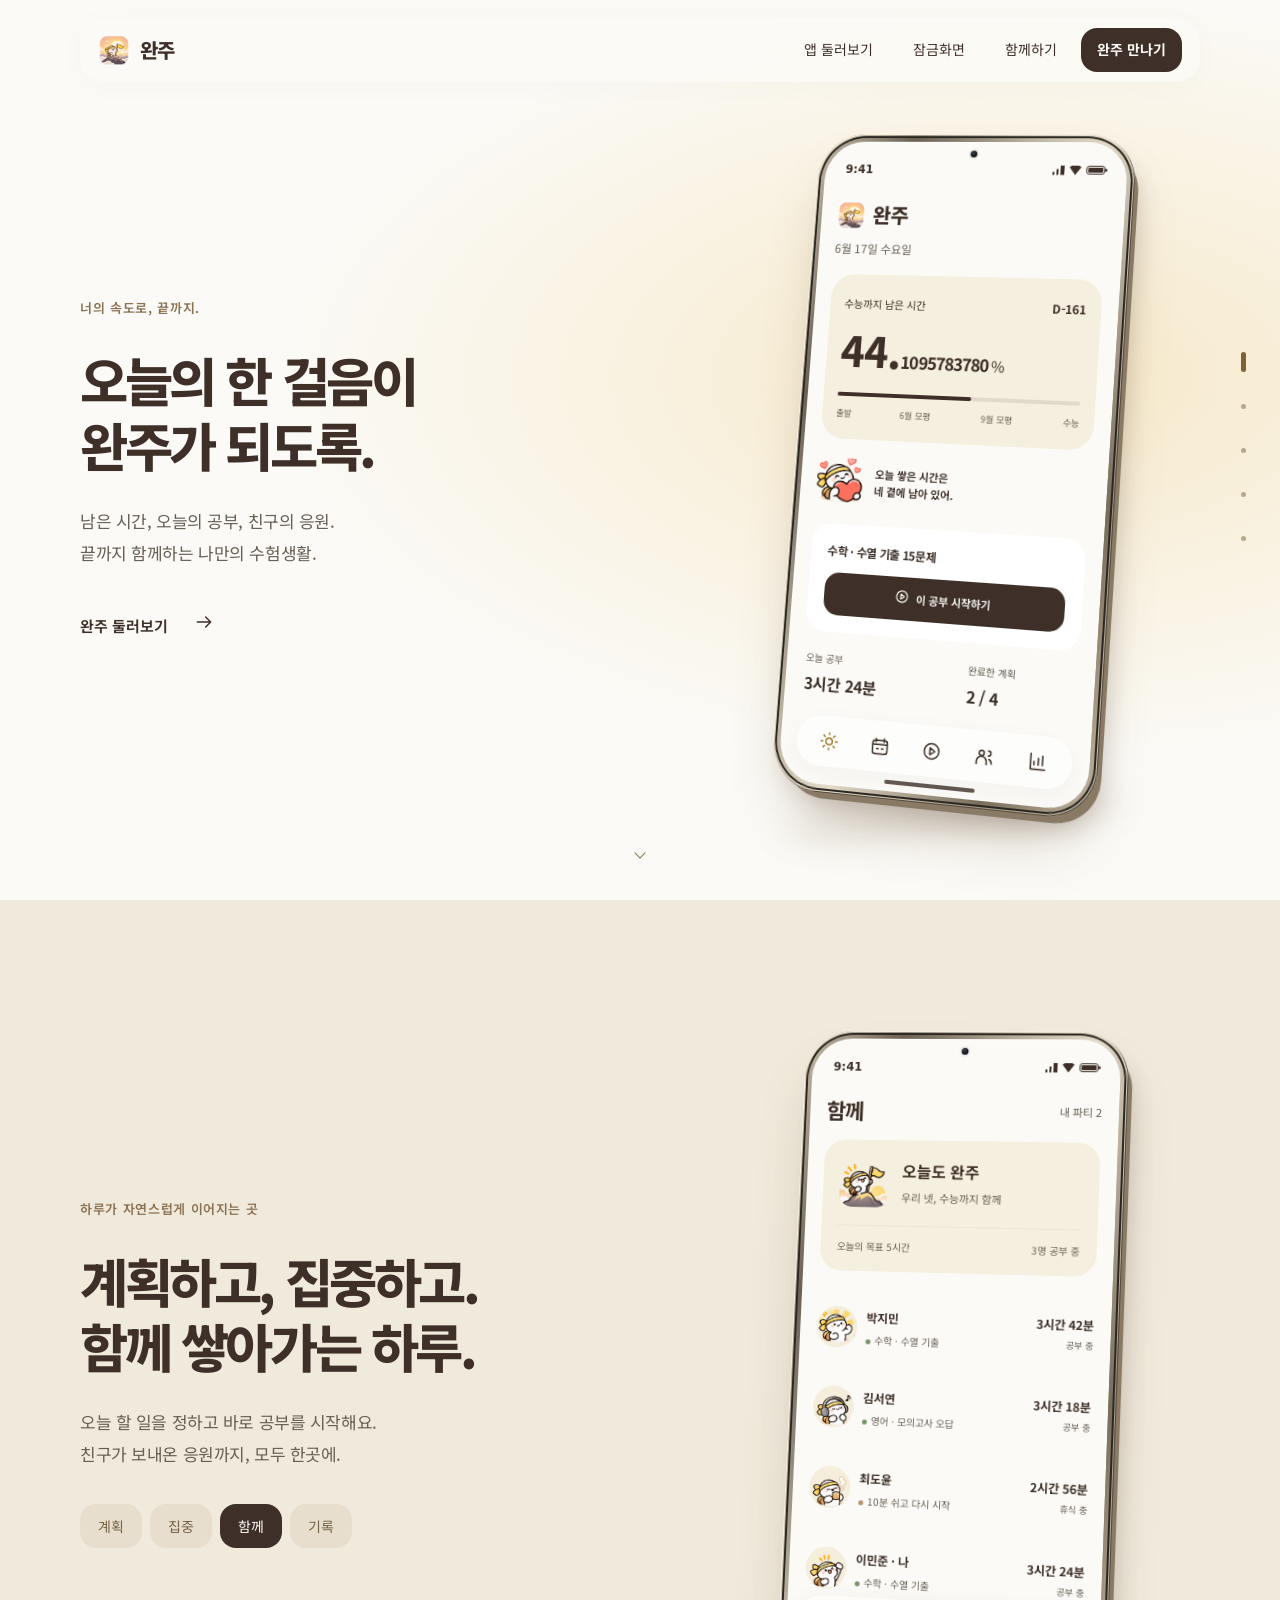
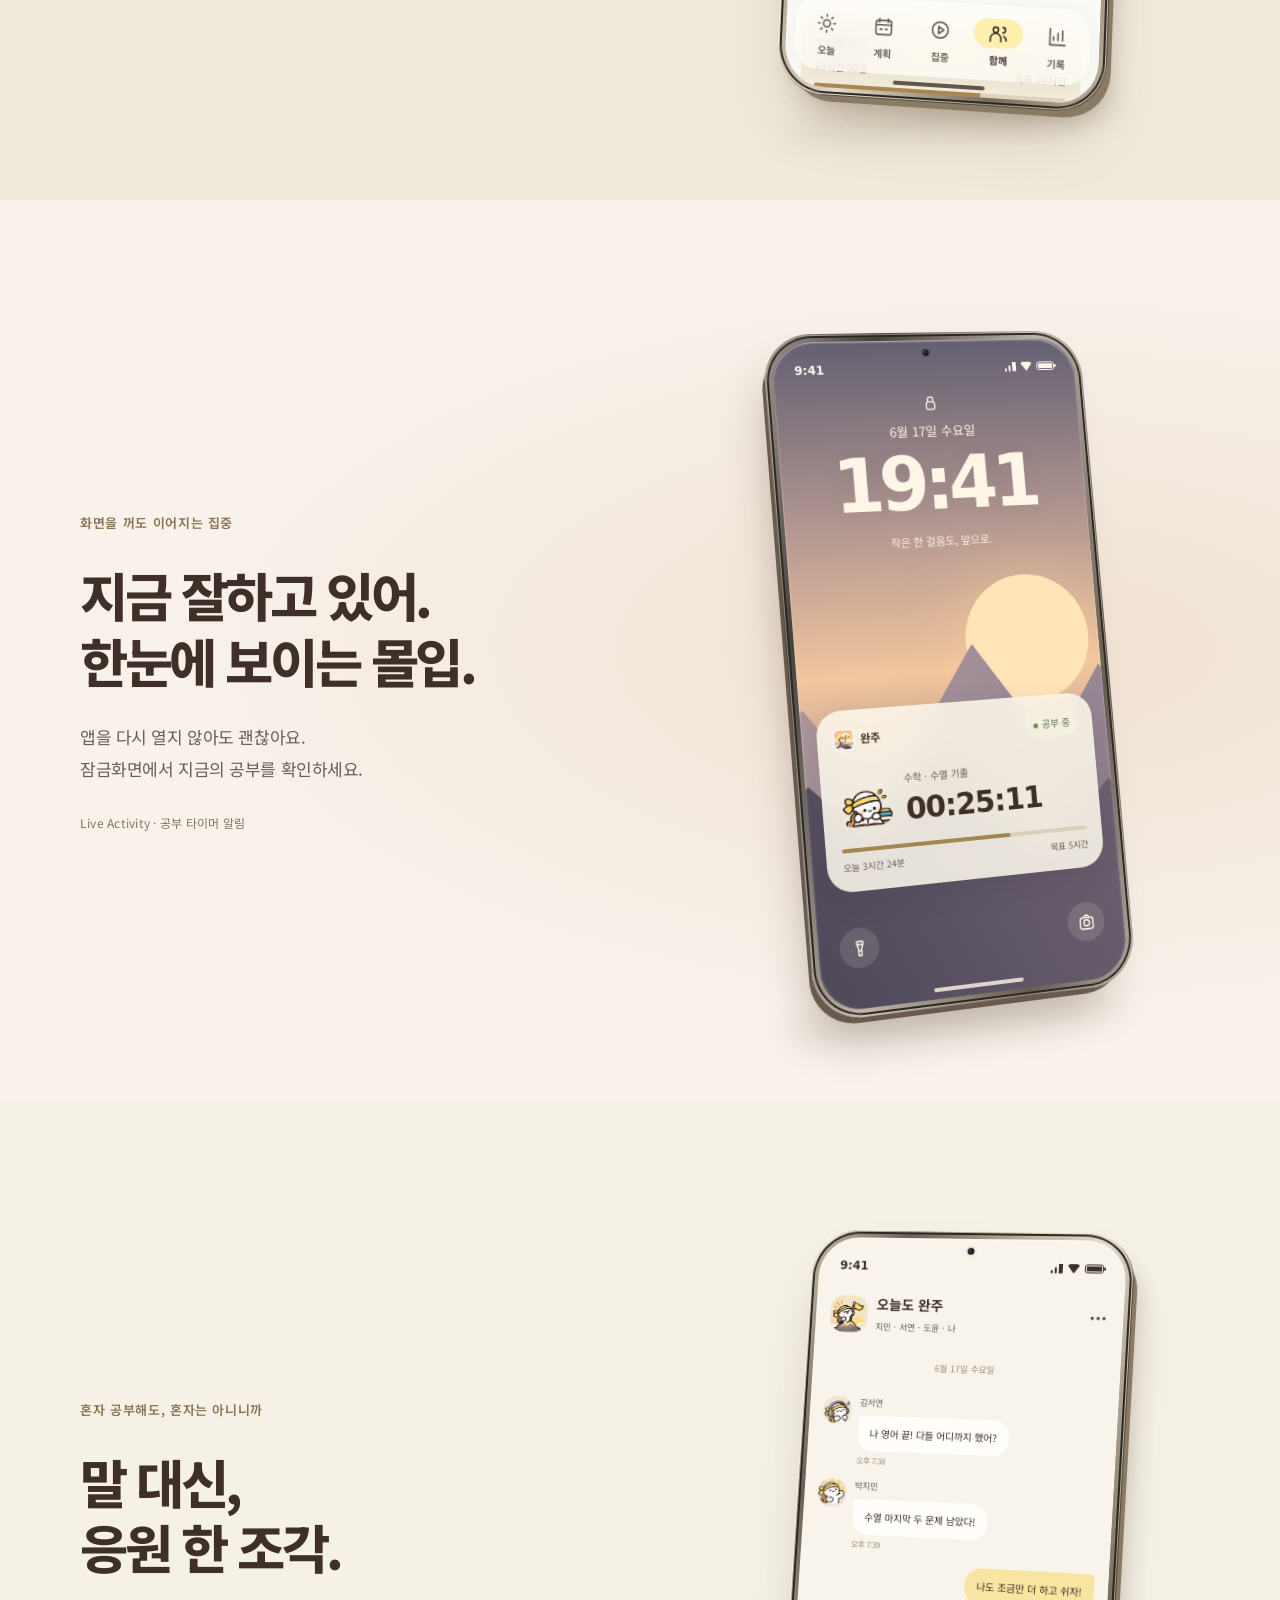
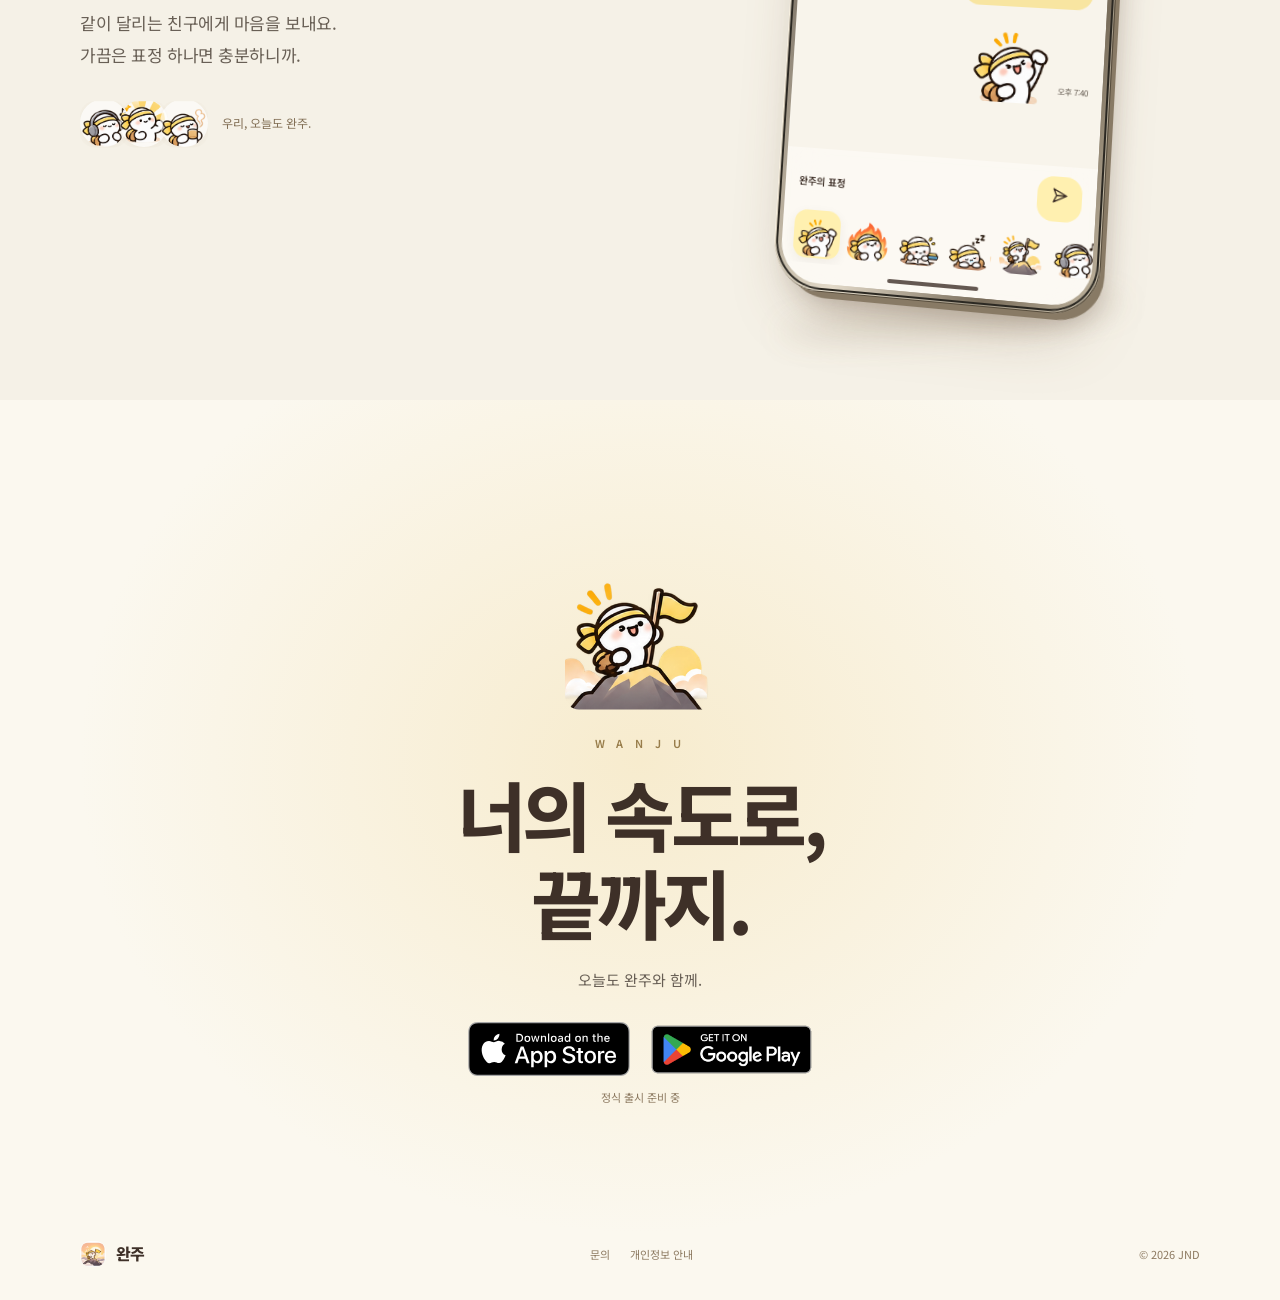
==== commit e3d770ed: "Present Wanju in immersive phone scenes with friends and lock screen" ====
--- a/index.html
+++ b/index.html
@@ -6,76 +6,15 @@
 <meta name="description" content="수능까지 남은 시간, 오늘의 공부, 친구의 응원. 너의 속도로 끝까지 함께하는 수험생활 앱 완주.">
 <meta property="og:type" content="website"><meta property="og:locale" content="ko_KR"><meta property="og:site_name" content="완주"><meta property="og:title" content="완주 — 너의 속도로, 끝까지."><meta property="og:description" content="오늘의 한 걸음부터. 남은 시간과 계획, 집중과 응원을 하나로."><meta property="og:image" content="https://wanju.jobnomdeul.com/assets/share.png"><meta property="og:url" content="https://wanju.jobnomdeul.com/">
 <meta name="twitter:card" content="summary"><meta name="twitter:title" content="완주 — 너의 속도로, 끝까지."><meta name="twitter:description" content="오늘의 한 걸음부터."><meta name="twitter:image" content="https://wanju.jobnomdeul.com/assets/share.png">
-<link rel="canonical" href="https://wanju.jobnomdeul.com/"><link rel="icon" href="./assets/logo.webp" type="image/webp"><link rel="apple-touch-icon" href="./assets/share.png"><link rel="stylesheet" href="./styles.css"><link rel="stylesheet" href="./polish.css"><script src="./app.js" defer></script>
+<link rel="canonical" href="https://wanju.jobnomdeul.com/"><link rel="icon" href="./assets/logo.webp" type="image/webp"><link rel="apple-touch-icon" href="./assets/share.png"><link rel="stylesheet" href="./styles.css"><link rel="stylesheet" href="./showcase.css"><script src="./app.js" defer></script>
 </head>
-<body>
+<body class="showcase">
 <a class="skip-link" href="#main">본문으로 바로가기</a>
-<header class="site-header" id="top"><div class="container header-inner">
-<a href="#top" class="brand" aria-label="완주 처음으로"><img src="./assets/logo.webp" width="40" height="40" alt=""><span>완주</span></a>
-<button class="menu-toggle" id="menu-toggle" type="button" aria-expanded="false" aria-controls="site-nav" aria-label="메뉴 열기"><span></span><span></span></button>
-<nav id="site-nav" aria-label="주요 메뉴"><a href="#experience">앱 둘러보기</a><a href="#together">응원 보내기</a><a href="#faq">궁금한 점</a><a href="#availability" class="nav-cta">이용 안내</a></nav>
-</div></header>
+<header class="site-header" id="top"><div class="container header-inner"><a class="brand" href="#intro" aria-label="완주 처음으로"><img src="./assets/logo.webp" width="40" height="40" alt=""><span>완주</span></a><button class="menu-toggle" id="menu-toggle" type="button" aria-expanded="false" aria-controls="site-nav" aria-label="메뉴 열기"><span></span><span></span></button><nav id="site-nav" aria-label="주요 메뉴"><a href="#experience">앱 둘러보기</a><a href="#lockscreen">잠금화면</a><a href="#together">함께하기</a><a class="nav-cta" href="#availability">완주 만나기</a></nav></div></header>
 <main id="main">
-<section class="hero container" aria-labelledby="hero-heading">
-<div class="hero-copy"><img class="hero-logo" src="./assets/logo.webp" width="96" height="96" alt="" fetchpriority="high">
-<h1 id="hero-heading">너의 속도로,<br>끝까지.</h1><p class="hero-description">수능까지 남은 시간부터 오늘의 공부까지.<br>작은 한 걸음을 완주와 함께.</p>
-<div class="hero-actions"><a class="button primary" href="#experience">앱 둘러보기</a><a class="button secondary" href="#availability">이용 안내</a></div>
-<p class="platform-note">iOS · Android <span aria-hidden="true">/</span> 초대형 테스트 중</p></div>
-<div class="hero-art"><div class="hero-phone" aria-label="완주 오늘 화면 미리보기">
-<div class="phone-status" aria-hidden="true"><span>9:41</span><span>▰</span></div><div class="hero-phone-content">
-<div class="app-wordmark"><img src="./assets/logo.webp" width="28" height="28" alt="">완주</div>
-<div class="phone-journey"><div class="phone-journey-label">수능까지 남은 시간 <span>365일 체험</span></div>
-<div class="phone-counter" data-live-counter aria-hidden="true"><b>44.</b><span>0000000000</span><small>%</small></div>
-<div class="phone-counter-actions"><button type="button" class="counter-pause icon-button" aria-pressed="false" aria-label="숫자 표시 멈춤" title="숫자 표시 멈춤"><span data-icon="pause" aria-hidden="true"></span></button><button type="button" id="read-counter" class="icon-button" aria-label="현재 값 읽기" title="현재 값 읽기"><span data-icon="volume" aria-hidden="true"></span></button></div>
-<div class="journey-line"><span></span></div><div class="journey-labels"><span>출발</span><span>6월 모평</span><span>8월 모평</span><span>수능</span></div></div>
-<div class="phone-greeting"><span class="mascot" data-sticker="24" aria-hidden="true"></span><p>오늘 쌓은 시간은<br>네 곁에 남아 있어.</p></div>
-<div class="phone-next"><span class="meta">수학</span><strong>수열 기출 15문제</strong><a href="#experience" class="mini-button">이 공부 시작하기</a></div>
-<div class="phone-summary"><div><span>오늘 기록</span><strong>3시간 24분</strong></div><div><span>계획 완료</span><strong>2 / 4</strong></div></div><div class="phone-homebar" aria-hidden="true"></div>
-</div></div></div></section>
-
-<section class="experience-section" id="experience" aria-labelledby="experience-heading"><div class="container experience-grid">
-<div class="experience-copy"><span class="eyebrow">완주의 하루</span><h2 id="experience-heading">오늘 필요한 것만,<br>가볍게.</h2>
-<p>계획부터 집중, 기록까지 한곳에서.</p>
-<div class="experience-highlights"><div><span data-icon="sun" aria-hidden="true"></span><span>남은 시간을 소수점 10자리로</span></div><div><span data-icon="play" aria-hidden="true"></span><span>계획에서 바로 이어지는 집중</span></div><div><span data-icon="users" aria-hidden="true"></span><span>친구와 함께 쌓는 하루</span></div></div>
-<p class="demo-disclaimer">가상 데이터로 구성한 웹 체험입니다.<br>앱의 실제 기록과 연결되거나 저장되지 않아요.</p>
-<button type="button" id="reduce-transparency" class="subtle-button" aria-pressed="false">투명 효과 줄이기</button></div>
-<div class="demo-stage"><div class="demo-phone"><div class="phone-status" aria-hidden="true"><span>9:41</span><span>▰</span></div>
-<div id="demo-panel" class="demo-panel" role="tabpanel" aria-labelledby="tab-today" tabindex="0"></div>
-<div class="demo-tab-list demo-bottom-nav" role="tablist" aria-label="완주 화면 선택">
-<button id="tab-today" type="button" role="tab" aria-selected="true" aria-controls="demo-panel" tabindex="0" data-demo="today"><span data-icon="sun" aria-hidden="true"></span><strong>오늘</strong></button>
-<button id="tab-plan" type="button" role="tab" aria-selected="false" aria-controls="demo-panel" tabindex="-1" data-demo="plan"><span data-icon="calendar" aria-hidden="true"></span><strong>계획</strong></button>
-<button id="tab-focus" type="button" role="tab" aria-selected="false" aria-controls="demo-panel" tabindex="-1" data-demo="focus"><span data-icon="play" aria-hidden="true"></span><strong>집중</strong></button>
-<button id="tab-together" type="button" role="tab" aria-selected="false" aria-controls="demo-panel" tabindex="-1" data-demo="together"><span data-icon="users" aria-hidden="true"></span><strong>함께</strong></button>
-<button id="tab-record" type="button" role="tab" aria-selected="false" aria-controls="demo-panel" tabindex="-1" data-demo="record"><span data-icon="chart" aria-hidden="true"></span><strong>기록</strong></button>
-</div></div></div></div></section>
-
-<section class="time-section container" aria-labelledby="time-heading"><div class="time-art"><span class="mascot" data-sticker="4" aria-hidden="true"></span></div>
-<div class="time-copy"><span class="eyebrow">조금씩, 끝을 향해</span><h2 id="time-heading">숫자로 만나는<br>나의 여정.</h2><p>날짜를 움직여 남은 비율을 확인해보세요.</p>
-<div class="day-slider"><label for="journey-day">365일 체험 여정 <strong><span id="day-number">204</span>일째</strong></label><input id="journey-day" type="range" min="0" max="365" value="204" step="1" aria-describedby="slider-help"><div class="slider-endpoints"><span>출발</span><span>완주</span></div>
-<div class="inline-counter" data-live-counter aria-hidden="true"><b>44.</b><span>0000000000</span><small>% 남음</small></div><button class="counter-pause subtle-button" type="button" aria-pressed="false">숫자 표시 멈춤</button></div>
-<details class="detail-note"><summary>비율은 어떻게 계산하나요?<span class="faq-plus" aria-hidden="true"></span></summary><p id="slider-help">앱은 전년도 수능 다음 날부터 목표 수능까지의 남은 시간 비율을 보여줍니다. 학습 완성도나 합격 가능성을 뜻하지 않아요. 여기서는 공식 시험일 대신 365일 가상 여정을 사용합니다. 날짜를 움직이면 위 홈 화면의 숫자도 함께 바뀝니다.</p></details></div></section>
-
-<section class="lock-section container" id="lockscreen" aria-labelledby="lock-heading"><div class="lock-copy"><span class="eyebrow">화면 밖에서도</span><h2 id="lock-heading">지금의 집중을,<br>잠금화면에.</h2><p>앱을 열지 않고 공부 시간을 확인해요.</p>
-<details class="detail-note"><summary>지원 기기와 표시 안내<span class="faq-plus" aria-hidden="true"></span></summary><p>iPhone은 Live Activity·Dynamic Island, Android는 공부 타이머 알림을 사용합니다. 기본은 꺼져 있으며 앱 설정에서 직접 켤 수 있어요. 기기·OS·알림 설정에 따라 표시가 달라집니다. 저장 전 시간은 잠정값이며 연중 상시 수능 위젯과는 다른 기능입니다.</p></details></div>
-<div class="lock-preview" aria-label="잠금화면 공부 카드 미리보기"><div class="lock-clock" aria-hidden="true">09:41</div><p class="lock-day">오늘도, 너의 속도로.</p><div class="live-card"><div class="live-card-top"><img src="./assets/logo.webp" width="28" height="28" alt=""><strong>완주</strong><span>공부 중</span></div><div class="live-card-content"><span class="mascot" data-sticker="2" aria-hidden="true"></span><div><span id="lock-subject">나의 집중 시간</span><strong>00:25:08</strong><small>진행 중 · 잠정 시간</small></div></div></div><div class="lock-controls"><button type="button" id="lock-privacy" aria-pressed="true">과목 표시 켜기</button><span>잠금화면 미리보기</span></div></div></section>
-
-<section class="together-section" id="together" aria-labelledby="together-heading"><div class="container together-grid">
-<div><span class="eyebrow">함께하는 하루</span><h2 id="together-heading">말 대신,<br>응원 한 조각.</h2><p>25개의 표정으로 전하는 응원.</p><span class="mascot together-mascot" data-sticker="24" aria-hidden="true"></span></div>
-<div class="conversation-card"><div class="conversation-top"><span class="tab-icon" data-icon="users" aria-hidden="true"></span><div><strong>노란 배낭 파티</strong></div></div>
-<div class="conversation-log" id="conversation-log" aria-label="가상 파티 대화"><span class="chat-name">조금씩 매일</span><p class="chat-bubble">오늘은 25분부터 시작하려고!</p><p class="chat-bubble own">같이 해보자.</p><div class="standalone-sticker own"><span class="mascot" data-sticker="0" role="img" aria-label="주먹 들고 응원"></span><span>오후 2:04</span></div></div>
-<div class="sticker-tray-header"><span>완주의 표정</span><button id="send-sticker" type="button">응원 보내기</button></div><p class="sticker-help" id="sticker-help">옆으로 넘겨 표정을 골라보세요.</p><div id="sticker-tray" aria-describedby="sticker-help" class="sticker-tray" aria-label="응원 이모티콘 선택"></div></div></div></section>
-
-<section class="faq-section container" id="faq" aria-labelledby="faq-heading"><div class="faq-heading"><span class="eyebrow">궁금한 점</span><h2 id="faq-heading">조금 더<br>알고 싶다면.</h2><span class="mascot" data-sticker="19" aria-hidden="true"></span></div>
-<div class="faq-list">
-<details><summary>지금 설치할 수 있나요?<span class="faq-plus" aria-hidden="true"></span></summary><p>현재 초대형 테스트 중입니다. iOS는 초대된 팀 계정으로 TestFlight에서, Android는 초대된 테스트 경로로 설치합니다. 정식 스토어 다운로드는 아직 제공하지 않아요.</p></details>
-<details><summary>모의평가 날짜는 어떻게 표시되나요?<span class="faq-plus" aria-hidden="true"></span></summary><p>목표 연도에 맞는 일정을 사용하며, 날짜를 확인하지 못한 시험은 ‘확인 중’으로 표시합니다. 앱에서 직접 수정할 수 있어요. 웹 체험은 실제 시험 일정과 무관한 가상 데이터입니다.</p></details>
-<details><summary>이 체험의 기록은 저장되나요?<span class="faq-plus" aria-hidden="true"></span></summary><p>현재 탭의 메모리에서만 사용하고 새로고침하면 초기화됩니다. 계정 생성·실제 게시·메일 발송·결제·AI 호출은 하지 않습니다. 별도의 분석 도구나 광고 추적 코드도 사용하지 않습니다.</p></details>
-<details><summary>앱에서는 어떻게 가입하나요?<span class="faq-plus" aria-hidden="true"></span></summary><p>만 14세 이상 사용자가 Google·Apple·이메일로 가입할 수 있습니다. 이 소개 웹에서는 가입이나 로그인 정보를 입력받지 않아요.</p></details>
-</div></section>
-
-<section class="availability-section container" id="availability" aria-labelledby="availability-heading"><div class="section-heading"><div><span class="eyebrow">완주 만나기</span><h2 id="availability-heading">오늘의 한 걸음부터.</h2></div><p>현재 초대형 테스트 중이에요.</p></div>
-<div class="availability-grid"><article class="platform-card"><span class="platform-label">iPhone · iPad</span><h3>TestFlight</h3><p>초대를 수락한 팀 계정으로 설치하세요.</p><span class="release-state">초대 계정 전용</span></article><article class="platform-card"><span class="platform-label">Android</span><h3>테스트 앱</h3><p>초대된 테스트 경로에서 설치할 수 있어요.</p><span class="release-state">Google Play 정식 출시 전</span></article><article class="platform-card contact-card"><span class="mascot" data-sticker="0" aria-hidden="true"></span><h3>이야기를 들려주세요.</h3><a class="button primary" href="./support.html">문의·계정 관리</a></article></div></section>
-</main>
-<footer class="site-footer container"><div class="footer-brand"><a class="brand" href="#top"><img src="./assets/logo.webp" width="35" height="35" alt=""><span>완주</span></a><p>너의 속도로, 끝까지.</p></div><div class="footer-links"><a href="./support.html">문의·계정 관리</a><a href="./privacy.html">웹사이트 개인정보 안내</a><a href="https://github.com/jobnomdeul/wanju-web" target="_blank" rel="noopener noreferrer">GitHub</a><a href="./admin/">운영자 공간</a></div><div class="footer-bottom"><span>© <span id="copyright-year">2026</span> 완주 · JND</span><span>개발 중인 화면으로 실제 앱과 달라질 수 있습니다.</span></div></footer>
-<div class="sr-only" id="website-status" role="status" aria-live="polite"></div><noscript><div class="noscript-note">소개와 이용 안내는 JavaScript 없이도 읽을 수 있습니다. 가상 체험에는 JavaScript가 필요합니다.</div></noscript>
-</body></html>
+<section class="scene intro-scene" id="intro" aria-labelledby="hero-heading"><div class="scene-inner"><div class="scene-copy"><span class="eyebrow">너의 속도로, 끝까지.</span><h1 id="hero-heading">오늘의 한 걸음이<br>완주가 되도록.</h1><p>남은 시간, 오늘의 공부, 친구의 응원.<br>끝까지 함께하는 나만의 수험생활.</p><a class="scene-link" href="#experience">완주 둘러보기 <span data-icon="arrow" aria-hidden="true"></span></a></div><div class="device-stage hero-device"><div class="device" aria-label="완주 오늘 화면"><div class="device-rim"></div><div class="device-screen"><div class="device-status" aria-hidden="true"><span>9:41</span><span class="status-icons"><i class="signal"></i><i class="wifi"></i><i class="battery"></i></span></div><div class="hero-app"><div class="app-wordmark"><img src="./assets/logo.webp" width="30" height="30" alt="">완주</div><p class="app-date">6월 17일 수요일</p><div class="phone-journey"><div class="phone-journey-label">수능까지 남은 시간 <strong>D-161</strong></div><div class="phone-counter" data-live-counter aria-label="수능까지 남은 시간"><b>44.</b><span>1095890411</span><small>%</small></div><div class="journey-line"><span></span></div><div class="journey-labels"><span>출발</span><span>6월 모평</span><span>9월 모평</span><span>수능</span></div></div><div class="phone-greeting"><span class="mascot" data-sticker="24" aria-hidden="true"></span><p>오늘 쌓은 시간은<br>네 곁에 남아 있어.</p></div><div class="phone-next"><strong>수학 · 수열 기출 15문제</strong><a class="mini-button" href="#experience" data-start-focus><span data-icon="play" aria-hidden="true"></span>이 공부 시작하기</a></div><div class="phone-summary"><div><span>오늘 공부</span><strong>3시간 24분</strong></div><div><span>완료한 계획</span><strong>2 / 4</strong></div></div><div class="static-nav" aria-hidden="true"><span data-icon="sun"></span><span data-icon="calendar"></span><span data-icon="play"></span><span data-icon="users"></span><span data-icon="chart"></span></div></div><div class="gesture-bar" aria-hidden="true"></div></div></div><div class="device-shadow" aria-hidden="true"></div></div></div><a class="scroll-cue" href="#experience" aria-label="앱 둘러보기로 이동"><span></span></a></section>
+<section class="scene experience-scene" id="experience" aria-labelledby="experience-heading"><div class="scene-inner"><div class="scene-copy"><span class="eyebrow">하루가 자연스럽게 이어지는 곳</span><h2 id="experience-heading">계획하고, 집중하고.<br>함께 쌓아가는 하루.</h2><p>오늘 할 일을 정하고 바로 공부를 시작해요.<br>친구가 보내온 응원까지, 모두 한곳에.</p><div class="chapter-tabs" aria-label="앱 소개 화면"><button type="button" data-tour="plan">계획</button><button type="button" data-tour="focus">집중</button><button class="active" type="button" data-tour="together">함께</button><button type="button" data-tour="record">기록</button></div></div><div class="device-stage interactive-device"><div class="device" aria-label="직접 둘러보는 완주 앱"><div class="device-rim"></div><div class="device-screen"><div class="device-status" aria-hidden="true"><span>9:41</span><span class="status-icons"><i class="signal"></i><i class="wifi"></i><i class="battery"></i></span></div><div id="demo-panel" class="demo-panel" role="tabpanel" aria-labelledby="tab-today" tabindex="0"></div><div class="demo-tab-list demo-bottom-nav" role="tablist" aria-label="완주 화면 선택"><button id="tab-today" type="button" role="tab" aria-selected="true" aria-controls="demo-panel" tabindex="0" data-demo="today"><span data-icon="sun" aria-hidden="true"></span><strong>오늘</strong></button><button id="tab-plan" type="button" role="tab" aria-selected="false" aria-controls="demo-panel" tabindex="-1" data-demo="plan"><span data-icon="calendar" aria-hidden="true"></span><strong>계획</strong></button><button id="tab-focus" type="button" role="tab" aria-selected="false" aria-controls="demo-panel" tabindex="-1" data-demo="focus"><span data-icon="play" aria-hidden="true"></span><strong>집중</strong></button><button id="tab-together" type="button" role="tab" aria-selected="false" aria-controls="demo-panel" tabindex="-1" data-demo="together"><span data-icon="users" aria-hidden="true"></span><strong>함께</strong></button><button id="tab-record" type="button" role="tab" aria-selected="false" aria-controls="demo-panel" tabindex="-1" data-demo="record"><span data-icon="chart" aria-hidden="true"></span><strong>기록</strong></button></div><div class="gesture-bar" aria-hidden="true"></div></div></div><div class="device-shadow" aria-hidden="true"></div></div></div></section>
+<section class="scene lock-scene" id="lockscreen" aria-labelledby="lock-heading"><div class="scene-inner"><div class="scene-copy"><span class="eyebrow">화면을 꺼도 이어지는 집중</span><h2 id="lock-heading">지금 잘하고 있어.<br>한눈에 보이는 몰입.</h2><p>앱을 다시 열지 않아도 괜찮아요.<br>잠금화면에서 지금의 공부를 확인하세요.</p><span class="quiet-label">Live Activity · 공부 타이머 알림</span></div><div class="device-stage lock-device"><div class="device" aria-label="휴대폰 잠금화면의 완주 공부 타이머"><div class="device-rim"></div><div class="device-screen"><div class="device-status" aria-hidden="true"><span>9:41</span><span class="status-icons"><i class="signal"></i><i class="wifi"></i><i class="battery"></i></span></div><div class="lock-wallpaper" aria-hidden="true"><div class="mountain mountain-back"></div><div class="mountain mountain-front"></div><div class="wallpaper-sun"></div></div><div class="lock-ui"><span class="lock-symbol" data-icon="lock" aria-hidden="true"></span><p class="lock-date">6월 17일 수요일</p><div class="lock-clock">19:41</div><p class="lock-motto">작은 한 걸음도, 앞으로.</p><div class="live-card"><div class="live-card-top"><img src="./assets/logo.webp" width="24" height="24" alt=""><strong>완주</strong><span><i></i>공부 중</span></div><div class="live-card-content"><span class="mascot" data-sticker="2" aria-hidden="true"></span><div><span>수학 · 수열 기출</span><strong id="lock-timer">00:25:08</strong></div></div><div class="live-progress"><span></span></div><p>오늘 3시간 24분 <span>목표 5시간</span></p></div><div class="lock-shortcuts" aria-hidden="true"><span data-icon="flashlight"></span><span data-icon="camera"></span></div></div><div class="gesture-bar" aria-hidden="true"></div></div></div><div class="device-shadow" aria-hidden="true"></div></div></div></section>
+<section class="scene friends-scene" id="together" aria-labelledby="together-heading"><div class="scene-inner"><div class="scene-copy"><span class="eyebrow">혼자 공부해도, 혼자는 아니니까</span><h2 id="together-heading">말 대신,<br>응원 한 조각.</h2><p>같이 달리는 친구에게 마음을 보내요.<br>가끔은 표정 하나면 충분하니까.</p><div class="friend-stack" aria-hidden="true"><span class="mascot" data-sticker="5"></span><span class="mascot" data-sticker="22"></span><span class="mascot" data-sticker="6"></span><span class="friend-stack-label">우리, 오늘도 완주.</span></div></div><div class="device-stage chat-device"><div class="device" aria-label="친구들과 대화하고 이모티콘을 보내는 완주 앱"><div class="device-rim"></div><div class="device-screen"><div class="device-status" aria-hidden="true"><span>9:41</span><span class="status-icons"><i class="signal"></i><i class="wifi"></i><i class="battery"></i></span></div><div class="conversation-top"><span class="mascot" data-sticker="4" aria-hidden="true"></span><div><strong>오늘도 완주</strong><span>지민 · 서연 · 도윤 · 나</span></div><span data-icon="more" aria-hidden="true"></span></div><div class="conversation-log" id="conversation-log" aria-label="파티 대화 미리보기"><div class="chat-day">6월 17일 수요일</div><div class="friend-message"><span class="mascot chat-avatar" data-sticker="5" aria-hidden="true"></span><div><span class="chat-name">김서연</span><p class="chat-bubble">나 영어 끝! 다들 어디까지 했어?</p><time>오후 7:38</time></div></div><div class="friend-message"><span class="mascot chat-avatar" data-sticker="22" aria-hidden="true"></span><div><span class="chat-name">박지민</span><p class="chat-bubble">수열 마지막 두 문제 남았다!</p><time>오후 7:39</time></div></div><p class="chat-bubble own">나도 조금만 더 하고 쉬자!</p><div class="standalone-sticker own"><span class="mascot" data-sticker="0" role="img" aria-label="주먹 들고 응원"></span><span>오후 7:40</span></div></div><div class="sticker-composer"><div class="sticker-tray-header"><span>완주의 표정</span><button id="send-sticker" type="button" aria-label="선택한 응원 보내기"><span data-icon="send" aria-hidden="true"></span></button></div><div id="sticker-tray" class="sticker-tray" aria-label="응원 이모티콘 선택"></div></div><div class="gesture-bar" aria-hidden="true"></div></div></div><div class="device-shadow" aria-hidden="true"></div></div></div></section>
+<section class="scene download-scene" id="availability" aria-labelledby="availability-heading"><div class="download-content"><span class="mascot summit-mascot" data-sticker="4" aria-hidden="true"></span><span class="eyebrow">W A N J U</span><h2 id="availability-heading">너의 속도로,<br>끝까지.</h2><p>오늘도 완주와 함께.</p><div class="store-badges"><button class="store-button" type="button" data-platform="iOS" aria-describedby="release-status" aria-label="App Store 출시 안내"><img src="./assets/app-store.svg" width="162" height="54" alt="Download on the App Store"></button><button class="store-button google-store" type="button" data-platform="Android" aria-describedby="release-status" aria-label="Google Play 출시 안내"><img src="./assets/google-play.png" width="183" height="71" alt="Get it on Google Play"></button></div><p id="release-status" class="release-caption" role="status">정식 출시 준비 중</p></div><footer class="site-footer container"><a class="brand" href="#intro"><img src="./assets/logo.webp" width="32" height="32" alt=""><span>완주</span></a><div class="footer-links"><a href="./support.html">문의</a><a href="./privacy.html">개인정보 안내</a></div><span class="footer-copyright">© <span id="copyright-year">2026</span> JND</span></footer></section>
+</main><nav class="scene-dots" aria-label="소개 장면 이동"><a href="#intro" aria-label="처음" aria-current="true"></a><a href="#experience" aria-label="앱 둘러보기"></a><a href="#lockscreen" aria-label="잠금화면"></a><a href="#together" aria-label="친구 응원"></a><a href="#availability" aria-label="완주 만나기"></a></nav><div class="sr-only" id="website-status" role="status" aria-live="polite"></div><noscript><p class="noscript-note">앱 화면 체험에는 JavaScript가 필요합니다.</p></noscript></body></html>
--- a/showcase.css
+++ b/showcase.css
@@ -0,0 +1,71 @@
+/* UX10 · warm surfaces, dimensional devices, one scene at a time. */
+html:has(.showcase){scroll-snap-type:y proximity;scroll-padding-top:0}
+.showcase{--scene-gold:#f0e5c8;--rim:#6d6255;overflow-x:clip}
+.showcase .site-header{position:fixed;inset:18px 0 auto;margin:0;pointer-events:none}
+.showcase .header-inner{pointer-events:auto;min-height:62px;background:#fbfaf6c9;backdrop-filter:blur(24px);-webkit-backdrop-filter:blur(24px);border-radius:24px;box-shadow:0 4px 30px #44331906}
+.showcase .brand{font-size:1.25rem}.showcase .brand img{width:32px;height:32px;border-radius:10px}
+.showcase .nav-cta{background:var(--ink);color:var(--paper)}.showcase .nav-cta:hover{background:#574333}
+.scene{position:relative;min-height:100svh;scroll-snap-align:start;isolation:isolate}
+.scene-inner{width:min(1120px,calc(100% - 96px));min-height:100svh;margin:auto;display:grid;grid-template-columns:1.1fr 1fr;gap:80px;align-items:center;padding-block:110px 64px}
+.scene-copy{position:relative;z-index:1;min-width:0}.scene-copy .eyebrow{font-size:13px;letter-spacing:.05em;margin-bottom:28px;color:#8a7152}
+.scene-copy h1,.scene-copy h2{font-size:clamp(36px,4.1vw,62px);line-height:1.24;letter-spacing:-.065em;font-weight:800}
+.scene-copy>p{margin-top:28px;font-size:17px;line-height:1.9;letter-spacing:-.025em}
+.scene-link{display:inline-flex;align-items:center;gap:26px;min-height:48px;margin-top:32px;font-weight:650;font-size:15px}.scene-link svg{width:20px;transition:transform .25s}.scene-link:hover svg{transform:translateX(5px)}
+.intro-scene{background:radial-gradient(ellipse at 80% 42%,#f4dfb0a3,transparent 52%),var(--paper)}
+.experience-scene{background:#f0eadc}.lock-scene{background:radial-gradient(ellipse at 80% 50%,#e9d2ba80,transparent 60%),#f8f2eb}.friends-scene{background:#f5f1e7}
+.chapter-tabs{display:flex;gap:8px;margin-top:34px;flex-wrap:wrap}.chapter-tabs button{min-width:58px;min-height:44px;padding:8px 18px;border-radius:16px;background:#e7decd;color:#766449;font-size:14px}.chapter-tabs button.active{background:var(--ink);color:var(--paper)}.chapter-tabs button:hover{background:#ded0b5}
+.chapter-tabs button.active:hover{background:var(--ink)}
+.quiet-label{display:block;margin-top:28px;color:#86735c;font-size:12px;letter-spacing:.02em}
+.device-stage{--device-width:330px;position:relative;display:grid;place-items:center;perspective:1500px;min-width:0;padding:12px 20px 30px}
+.device{position:relative;width:var(--device-width);height:calc(var(--device-width)*2.04);border-radius:49px;padding:8px;background:linear-gradient(110deg,#c8bda9 0%,#6b6155 18%,#bfb5a3 40%,#e3dac9 53%,#786c5a 80%,#c3b7a1);box-shadow:1px 1px 0 #f6efdf inset,-1px -1px 0 #554b3b inset,8px 10px 0 -4px #887a65,12px 18px 26px -10px #4a372c40,0 35px 65px -26px #70523866;transform:rotateY(-13deg) rotateX(5deg) rotateZ(3deg);transform-style:preserve-3d;transition:transform .8s cubic-bezier(.2,.7,.2,1)}
+.device-rim{position:absolute;inset:4px;border-radius:46px;box-shadow:0 0 0 2px #2b2822,0 0 0 3px #f4ecda55;pointer-events:none}
+.device:before{content:'';position:absolute;inset:8px;border-radius:42px;box-shadow:inset 0 1px 2px #fff9;pointer-events:none;z-index:5}
+.device-screen{height:100%;position:relative;border-radius:41px;overflow:hidden;display:flex;flex-direction:column;background:var(--paper);isolation:isolate}
+.device-screen:before{content:'';position:absolute;left:50%;top:9px;transform:translateX(-50%);width:7px;height:7px;border-radius:100%;background:radial-gradient(circle at 35% 30%,#353f46,#101315 70%);z-index:10;box-shadow:0 0 0 2px #2e2b2710}
+.device-status{height:49px;flex-shrink:0;display:flex;align-items:center;justify-content:space-between;padding:12px 22px 4px;font:700 12px/1 system-ui,sans-serif}
+.status-icons{display:flex;align-items:center;gap:5px}.signal{width:12px;height:10px;background:linear-gradient(to right,currentColor 0 2px,transparent 2px 4px,currentColor 4px 6px,transparent 6px 8px,currentColor 8px);clip-path:polygon(0 70%,33% 70%,33% 40%,66% 40%,66% 0,100% 0,100% 100%,0 100%)}
+.wifi{width:12px;height:10px;background:currentColor;clip-path:polygon(0 20%,20% 5%,50% 0,80% 5%,100% 20%,50% 100%)}.battery{width:19px;height:9px;border:1.5px solid currentColor;border-radius:3px;position:relative}.battery:before{content:'';position:absolute;inset:1px;background:currentColor;border-radius:1px}.battery:after{content:'';position:absolute;right:-3px;top:2px;width:2px;height:3px;background:currentColor;border-radius:1px}
+.gesture-bar{height:4px;width:92px;position:absolute;bottom:7px;left:50%;transform:translateX(-50%);border-radius:20px;background:currentColor;opacity:.8;z-index:7;pointer-events:none}
+.device-shadow{position:absolute;width:70%;height:26px;bottom:0;border-radius:50%;background:#7a674426;filter:blur(15px);transform:rotate(-5deg);z-index:-1}
+.interactive-device .device{transform:rotateY(-8deg) rotateX(3deg) rotateZ(2deg)}
+.device-stage:focus-within .device,.interactive-device:hover .device,.chat-device:hover .device{transform:rotateY(0) rotateX(0) rotateZ(0)}
+.lock-device .device{transform:rotateY(14deg) rotateX(4deg) rotateZ(-4deg);background:linear-gradient(110deg,#a59a91,#47413c 20%,#c0b5a9 50%,#665c52 80%,#b7aaa0);box-shadow:-7px 9px 0 -4px #685a4f,-16px 30px 45px -16px #63504366}
+.chat-device .device{transform:rotateY(-10deg) rotateX(3deg) rotateZ(3deg)}
+.hero-app{padding:10px 17px 28px;overflow:auto;scrollbar-width:none;flex:1;min-height:0}.app-wordmark{font-size:21px;gap:8px}.app-date{font-size:12px;margin-top:7px}
+.hero-app .phone-journey{margin-top:17px;padding:20px 15px 18px;border-radius:24px}.phone-journey-label{font-size:11px;gap:10px}.phone-journey-label strong{font-size:12px}
+.showcase .phone-counter{flex-wrap:nowrap;white-space:nowrap;letter-spacing:-.055em;align-items:baseline;gap:0;margin:12px 0 18px}.showcase .phone-counter b{font-size:43px;font-weight:800;line-height:1.2}.showcase .phone-counter>span{font-size:17px;font-weight:750;overflow-wrap:normal;max-width:none;min-width:0}.showcase .phone-counter small{font-size:15px;margin-left:2px}
+.hero-app .journey-line{height:4px;margin-top:12px}.hero-app .journey-labels{font-size:9px;margin-top:10px}.hero-app .phone-greeting{gap:10px;margin:18px 0}.hero-app .phone-greeting .mascot{width:51px;height:51px}.hero-app .phone-greeting p{font-size:11px;line-height:1.6}
+.hero-app .phone-next{padding:17px;border-radius:21px;gap:12px;background:white}.hero-app .phone-next strong{font-size:12px;letter-spacing:-.025em}.hero-app .mini-button{display:flex;align-items:center;justify-content:center;gap:7px;min-height:43px;padding:8px;font-size:11px;border-radius:15px;margin:0}.mini-button svg{width:15px;height:15px}
+.hero-app .phone-summary{padding:18px 3px;gap:8px}.hero-app .phone-summary span{font-size:10px}.hero-app .phone-summary strong{font-size:16px}
+.static-nav{display:flex;justify-content:space-around;padding:15px 8px;background:#fff9;border-radius:25px;box-shadow:0 6px 22px #4b392c0a}.static-nav>span{display:flex}.static-nav>span:first-child{color:#9d7525}.static-nav svg{width:20px;height:20px}
+.device .demo-panel{padding:11px 17px 110px;scrollbar-width:none;scroll-padding-bottom:105px}.demo-panel h3{font-size:22px;margin:4px 0 20px}.demo-heading h3{margin:0}.demo-panel p{font-size:12px}.demo-panel .meta{font-size:11px}.demo-card{padding:17px;border-radius:22px;margin-block:17px;gap:5px}.demo-card>strong{font-size:14px}.demo-panel .phone-counter b{font-size:39px}.demo-panel .phone-counter>span{font-size:16px}.demo-panel .phone-counter small{font-size:13px}.demo-panel .button{min-height:44px;padding:10px 8px;font-size:12px;border-radius:16px;margin-top:12px}.demo-panel>.meta{margin-bottom:8px}.demo-panel>strong{font-size:12px}
+.demo-motto{margin:15px 0;gap:8px}.demo-motto .mascot{width:46px;height:46px}.demo-motto p{font-size:11px}.task-row{font-size:12px;min-height:44px;gap:9px}.task-row input{width:18px;height:18px}
+.showcase .demo-bottom-nav{left:9px;right:9px;bottom:17px;padding:6px 4px;gap:0;border-radius:26px;background:#fffefaaf;backdrop-filter:blur(18px) saturate(140%);-webkit-backdrop-filter:blur(18px) saturate(140%);box-shadow:0 4px 22px #3e30280e}
+.demo-bottom-nav button{min-height:62px;padding:4px 1px;gap:3px;border-radius:19px}.demo-bottom-nav button>span{height:29px;max-width:49px}.demo-bottom-nav svg{width:21px;height:21px}.demo-bottom-nav strong{font-size:10px}
+.demo-week{gap:3px;margin:16px -2px;padding:2px}.demo-week button{flex:1 0 34px;min-width:34px;min-height:56px;font-size:10px;border-radius:12px}.schedule-item{font-size:12px;padding:12px;margin-block:10px;border-radius:16px}.schedule-item small{font-size:10px}
+.party-cover{display:flex;align-items:center;gap:12px}.party-cover>.mascot{width:52px;height:52px}.party-cover strong{font-size:16px}.party-cover .meta{display:block;margin-top:4px}.party-summary{display:flex;justify-content:space-between;margin-top:13px;padding-top:12px;border-top:1px solid #3e30280d;font-size:10px;color:var(--muted)}
+.member-row{min-height:81px;gap:9px;font-size:12px}.member-avatar{background:#f5eedc;width:42px;height:42px}.member-avatar .mascot{width:38px;height:38px}.member-info{min-width:0}.member-info>strong{font-size:12px;display:block}.member-row small{font-size:10px;margin-top:3px}.member-row small i{display:inline-block;width:5px;height:5px;border-radius:50%;background:#769568;margin-right:4px}.member-row small.rest i{background:#b0976c}.member-time{text-align:right;margin-left:auto;white-space:nowrap}.member-time strong{font-size:12px}.member-time span{display:block;font-size:9px;color:var(--muted);margin-top:3px}.party-goal{background:#f4eddd;border-radius:17px;padding:12px 14px;font-size:11px;margin-top:12px}.party-goal p{font-size:10px;display:flex;justify-content:space-between;margin-top:5px}.party-goal-bar{height:4px;background:#ded4bc;border-radius:4px;margin-top:9px;overflow:hidden}.party-goal-bar span{display:block;width:66.6667%;height:100%;background:#aa8850}
+.timer-art{margin-top:20px}.timer-art .mascot{width:125px;height:125px}.timer-value{font-size:38px;margin:18px 0}.record-chart{height:145px;gap:9px;margin-top:16px}.record-bar span{font-size:10px}.demo-table{font-size:12px;margin-top:20px}.demo-table td{padding:9px 0}.demo-card .record-total{font-size:25px}.record-streak{display:flex;align-items:center;gap:8px;margin-top:10px;font-size:11px}.record-streak .mascot{width:35px;height:35px}
+.profile-person .mascot{width:65px;height:65px}.profile-face{min-height:240px;padding:20px}.profile-person{flex-direction:column;align-items:flex-start;gap:12px}.profile-person strong{font-size:21px}.profile-face-label{font-size:11px}.profile-choice button{font-size:12px;min-height:44px}.profile-stats{font-size:12px;display:flex;justify-content:space-between;padding:18px 0}.profile-stats span{color:var(--muted)}
+.lock-device .device-screen{background:#52485d;color:#fff6e8}.lock-device .device-status{z-index:2}.lock-wallpaper{position:absolute;inset:0;background:linear-gradient(#636071 0%,#b19691 28%,#f2c69e 51%,#a88c91 75%,#5c536a 100%);overflow:hidden;z-index:-1}.wallpaper-sun{position:absolute;top:37%;left:55%;width:130px;height:130px;background:#ffe5b8;border-radius:100%;box-shadow:0 0 70px #ffd39b66}.mountain{position:absolute;width:140%;left:-20%;bottom:-2%;height:63%;clip-path:polygon(0 43%,15% 26%,31% 50%,55% 13%,72% 40%,85% 20%,100% 36%,100% 100%,0 100%);background:linear-gradient(135deg,#b6a0a0,#7f7288)}.mountain-front{height:44%;background:linear-gradient(115deg,#756777,#484455);transform:scaleX(-1);z-index:1}.mountain-back{z-index:1}
+.lock-ui{position:relative;flex:1;display:flex;align-items:center;flex-direction:column;padding:4px 15px 32px;min-height:0}.lock-symbol{display:flex;margin:3px 0 9px}.lock-symbol svg{width:17px;height:17px}.lock-date{font-size:13px;color:#fff2df}.lock-clock{font:600 74px/1.15 system-ui,sans-serif;letter-spacing:-5px;text-shadow:0 3px 24px #5c3d3810}.lock-motto{font-size:11px;color:#fff3dc;margin-top:6px}
+.live-card{background:#fcf7ebdf;color:var(--ink);backdrop-filter:blur(20px);-webkit-backdrop-filter:blur(20px);border-radius:25px;padding:16px;margin-top:auto;width:100%;box-shadow:0 8px 28px #33263620}.live-card-top{display:flex;align-items:center;gap:6px;font-size:11px}.live-card-top img{width:21px;height:21px;border-radius:6px}.live-card-top>span{margin-left:auto;font-size:10px;color:#607451}.live-card-top i{display:inline-block;width:5px;height:5px;background:#6e8d53;border-radius:100%;margin-right:4px}.live-card-content{display:flex;gap:13px;margin-top:14px;align-items:center}.live-card-content .mascot{width:54px;height:54px}.live-card-content div>span{font-size:10px;color:#685f55}.live-card-content strong{display:block;font:650 30px/1.3 system-ui,sans-serif;letter-spacing:-1px;font-variant-numeric:tabular-nums}.live-progress{height:4px;background:#d9cfba;border-radius:5px;margin-top:14px;overflow:hidden}.live-progress span{display:block;height:100%;width:68%;background:#a28751}.live-card>p{display:flex;justify-content:space-between;font-size:9px;color:#685f55;margin-top:7px}.lock-shortcuts{display:flex;justify-content:space-between;width:100%;padding:35px 6px 7px}.lock-shortcuts>span{display:grid;place-items:center;width:39px;height:39px;border-radius:100%;background:#fff2dc22;backdrop-filter:blur(15px)}.lock-shortcuts svg{width:18px;height:18px}
+.friend-stack{display:flex;align-items:center;margin-top:28px}.friend-stack .mascot{width:48px;height:48px;background-color:#fff9;border-radius:100%;padding:4px;margin-right:-8px;box-shadow:0 2px 12px #7c5d3010}.friend-stack-label{margin-left:22px;font-size:12px;color:#816e54}
+.chat-device .device-screen{background:#f8f4eb}.conversation-top{padding:8px 15px 14px;background:transparent;gap:9px}.conversation-top>.mascot{width:39px;height:39px;border-radius:14px;background-color:#f0e5c8}.conversation-top strong{font-size:14px}.conversation-top div>span{font-size:9px;margin-top:3px}.conversation-top>[data-icon]{margin-left:auto;display:flex}.conversation-top svg{width:20px}
+.conversation-log{flex:1;min-height:0;height:auto;padding:8px 14px 12px;gap:12px;scrollbar-width:none;scroll-behavior:auto}.chat-day{align-self:center;font-size:9px;color:#9b8c75;margin:4px 0 10px}.friend-message{display:flex;gap:8px;max-width:100%;align-items:flex-start}.chat-avatar.mascot{width:30px;height:30px;border-radius:12px;background-color:#eee4d3}.friend-message>div{min-width:0}.chat-name{font-size:9px;display:block;margin-bottom:5px}.chat-bubble{font-size:10px;padding:10px 12px;max-width:100%;background:#fffefa;line-height:1.6;border-radius:4px 16px 16px;margin:0}.chat-bubble.own{background:#f8e5a1;border-radius:16px 4px 16px 16px;max-width:88%}.friend-message time{font-size:8px;color:#9b8c75;display:block;margin-top:3px}.standalone-sticker>.mascot{width:83px;height:83px}.standalone-sticker>span:last-child:not(.mascot){font-size:8px}
+.sticker-composer{padding-bottom:20px;flex-shrink:0;background:#fffefa88;backdrop-filter:blur(18px);-webkit-backdrop-filter:blur(18px)}.sticker-tray-header{padding:10px 14px 0;font-size:10px}.sticker-tray-header button{min-height:44px;min-width:44px;padding:10px;display:grid;place-items:center;border-radius:16px}.sticker-tray-header svg{width:17px;height:17px}.sticker-tray{padding:8px 12px 5px;gap:4px;scrollbar-width:none}.sticker-tray button{padding:2px;border-radius:13px;min-width:48px;min-height:48px}.sticker-tray .mascot{width:44px;height:44px}
+.download-scene{display:flex;flex-direction:column;align-items:center;justify-content:center;background:radial-gradient(ellipse at 50% 40%,#f3dfad80,transparent 62%),#fbf8ef;padding:100px 24px 0;text-align:center}.download-content{flex:1;display:flex;flex-direction:column;align-items:center;justify-content:center;padding:30px 0 70px}.summit-mascot{width:150px;height:150px}.download-content>.eyebrow{font-size:11px;letter-spacing:.4em;margin:24px 0 18px;color:#987d4b}.download-content h2{font-size:clamp(45px,6vw,76px);line-height:1.15}.download-content>p{margin-top:22px;font-size:15px}.store-badges{display:flex;gap:16px;align-items:center;justify-content:center;margin-top:30px}.store-button{display:flex;align-items:center;justify-content:center;min-height:54px;padding:0;border-radius:12px;transition:opacity .2s}.store-button:hover{opacity:.75}.store-button img{display:block;width:162px;height:54px;object-fit:contain}.google-store{margin:-10px -10px -10px -6px}.google-store img{width:183px;height:71px}.download-content .release-caption{font-size:11px;margin-top:12px;min-height:20px;color:#8c7960}
+.showcase .site-footer{display:flex;align-items:center;justify-content:space-between;gap:16px;padding:24px 0;width:min(1120px,100%);text-align:left}.showcase .footer-links{gap:20px}.showcase .footer-links a,.footer-copyright{font-size:11px;color:#8c7960}.showcase .site-footer .brand{font-size:16px}.showcase .site-footer .brand img{width:26px;height:26px}
+.scroll-cue{position:absolute;bottom:25px;left:50%;transform:translateX(-50%);display:grid;place-items:center;width:44px;height:44px}.scroll-cue span{width:8px;height:8px;border-right:1.5px solid #8b7754;border-bottom:1.5px solid #8b7754;transform:rotate(45deg)}
+.scene-dots{position:fixed;right:15px;top:50%;transform:translateY(-50%);display:flex;flex-direction:column;gap:0;z-index:19}.scene-dots a{width:44px;height:44px;display:grid;place-items:center}.scene-dots a:before{content:'';width:5px;height:5px;border-radius:100%;background:#b7a88c;transition:height .3s,background .3s}.scene-dots a[aria-current=true]:before{height:20px;background:#806236;border-radius:5px}
+@media(min-width:901px) and (max-height:800px){.device-stage{--device-width:280px}.scene-inner{padding-block:100px 38px}.scene-copy h1,.scene-copy h2{font-size:48px}.hero-app{padding:4px 13px 20px}.hero-app .phone-journey{padding:15px 12px;margin-top:12px}.showcase .phone-counter b{font-size:35px}.showcase .phone-counter>span{font-size:14px}.hero-app .phone-greeting{margin:12px 0}.hero-app .phone-next{padding:13px}.hero-app .phone-summary{padding:13px 0}.device .demo-panel{padding-inline:13px}.member-row{min-height:66px}.party-goal{margin-top:5px}.device-status{height:42px}.lock-clock{font-size:65px}.lock-shortcuts{padding-top:24px}.live-card{padding:13px}.conversation-log{gap:8px}.chat-bubble{font-size:9px}.conversation-top{padding-top:4px}}
+@media(max-width:1000px) and (min-width:901px){.scene-inner{gap:35px}.scene-copy h1,.scene-copy h2{font-size:43px}.scene-copy>p{font-size:15px}}
+@media(max-width:900px){
+ .showcase .site-header{inset:10px 0 auto}.showcase .header-inner{min-height:58px;padding:5px 12px;border-radius:21px}.showcase .menu-toggle{width:44px;height:44px}.showcase .site-header nav{background:#fffefaed;backdrop-filter:blur(20px)}
+ .scene-inner{width:calc(100% - 40px);grid-template-columns:minmax(0,1fr);gap:30px;padding:112px 0 55px;min-height:100svh}.scene-copy{text-align:center}.scene-copy .eyebrow{font-size:11px;margin-bottom:16px}.scene-copy h1,.scene-copy h2{font-size:37px;line-height:1.25}.scene-copy>p{font-size:13px;margin-top:18px;line-height:1.8}.scene-link{margin-top:16px;min-height:44px;font-size:12px;gap:16px}.chapter-tabs{justify-content:center;margin-top:20px;gap:6px}.chapter-tabs button{font-size:12px;padding-inline:15px}.quiet-label{margin-top:18px;font-size:10px}.friend-stack{justify-content:center;margin-top:20px}.friend-stack .mascot{width:39px;height:39px}.friend-stack-label{font-size:11px}
+ .device-stage{--device-width:300px;padding:5px 10px 28px}.device{transform:rotateY(-8deg) rotateX(3deg) rotateZ(2deg)}.interactive-device .device{transform:none}.lock-device .device{transform:rotateY(8deg) rotateX(3deg) rotateZ(-2deg)}.chat-device .device{transform:rotateY(-5deg) rotateZ(1deg)}.device-shadow{bottom:3px;width:55%}.hero-app .phone-journey{padding:18px 13px}.showcase .phone-counter b{font-size:39px}.showcase .phone-counter>span{font-size:15px}.hero-app .phone-next{padding:16px}.hero-app .phone-summary{padding:14px 2px}.device-status{height:46px}.device .demo-panel{padding-inline:15px}.member-row{min-height:74px}.live-card-content strong{font-size:28px}.scroll-cue{display:none}.scene-dots{display:none}.download-scene{min-height:100svh;padding-top:80px}.download-content{padding-bottom:60px}.download-content h2{font-size:55px}.showcase .site-footer{flex-wrap:wrap;padding:22px 0;gap:14px}.footer-copyright{width:100%;font-size:10px}.showcase .footer-links{gap:15px}.store-badges{gap:9px}.store-button img{width:145px;height:48px}.google-store img{width:164px;height:63px}
+}
+@media(max-width:359px){.scene-inner{width:calc(100% - 28px)}.scene-copy h1,.scene-copy h2{font-size:32px}.device-stage{--device-width:270px;padding-inline:2px}.showcase .phone-counter b{font-size:35px}.showcase .phone-counter>span{font-size:13px}.hero-app{padding-inline:13px}.hero-app .phone-journey{padding:16px 11px}.hero-app .phone-greeting{margin:12px 0}.hero-app .phone-next{padding:13px}.hero-app .phone-summary{padding:12px 0}.hero-app .phone-summary strong{font-size:14px}.device .demo-panel{padding-inline:12px}.demo-card{padding:14px}.demo-panel .phone-counter b{font-size:34px}.demo-panel .phone-counter>span{font-size:13px}.demo-week button{min-width:31px;flex-basis:31px}.member-row{min-height:66px;gap:7px}.member-time strong{font-size:11px}.member-avatar{width:36px;height:36px}.member-avatar .mascot{width:34px;height:34px}.party-cover>.mascot{width:43px;height:43px}.lock-clock{font-size:65px}.lock-shortcuts{padding-top:26px}.conversation-log{gap:8px}.chat-bubble{font-size:9px}.conversation-top{padding-inline:12px}.store-button img{width:130px;height:44px}.google-store img{width:148px;height:57px}.store-badges{gap:8px}}
+@media(prefers-reduced-motion:reduce){html:has(.showcase){scroll-snap-type:none;scroll-behavior:auto}.device-stage .device{transform:none!important;transition:none}.profile-rotor{transition:none}}
+@media(prefers-reduced-transparency:reduce),(prefers-contrast:more){.showcase .header-inner,.showcase .demo-bottom-nav,.sticker-composer{background:var(--paper);backdrop-filter:none}.live-card{background:#fcf7eb;backdrop-filter:none}}
+@media(forced-colors:active){.device{border:2px solid CanvasText;background:Canvas;box-shadow:none}.scene{background:Canvas}.showcase .header-inner,.showcase .demo-bottom-nav{background:Canvas;backdrop-filter:none}.chapter-tabs .active,.demo-bottom-nav button[aria-selected=true]{outline:2px solid Highlight}.lock-ui{color:CanvasText;background:Canvas}.lock-date,.lock-motto{color:CanvasText}.lock-wallpaper{display:none}}
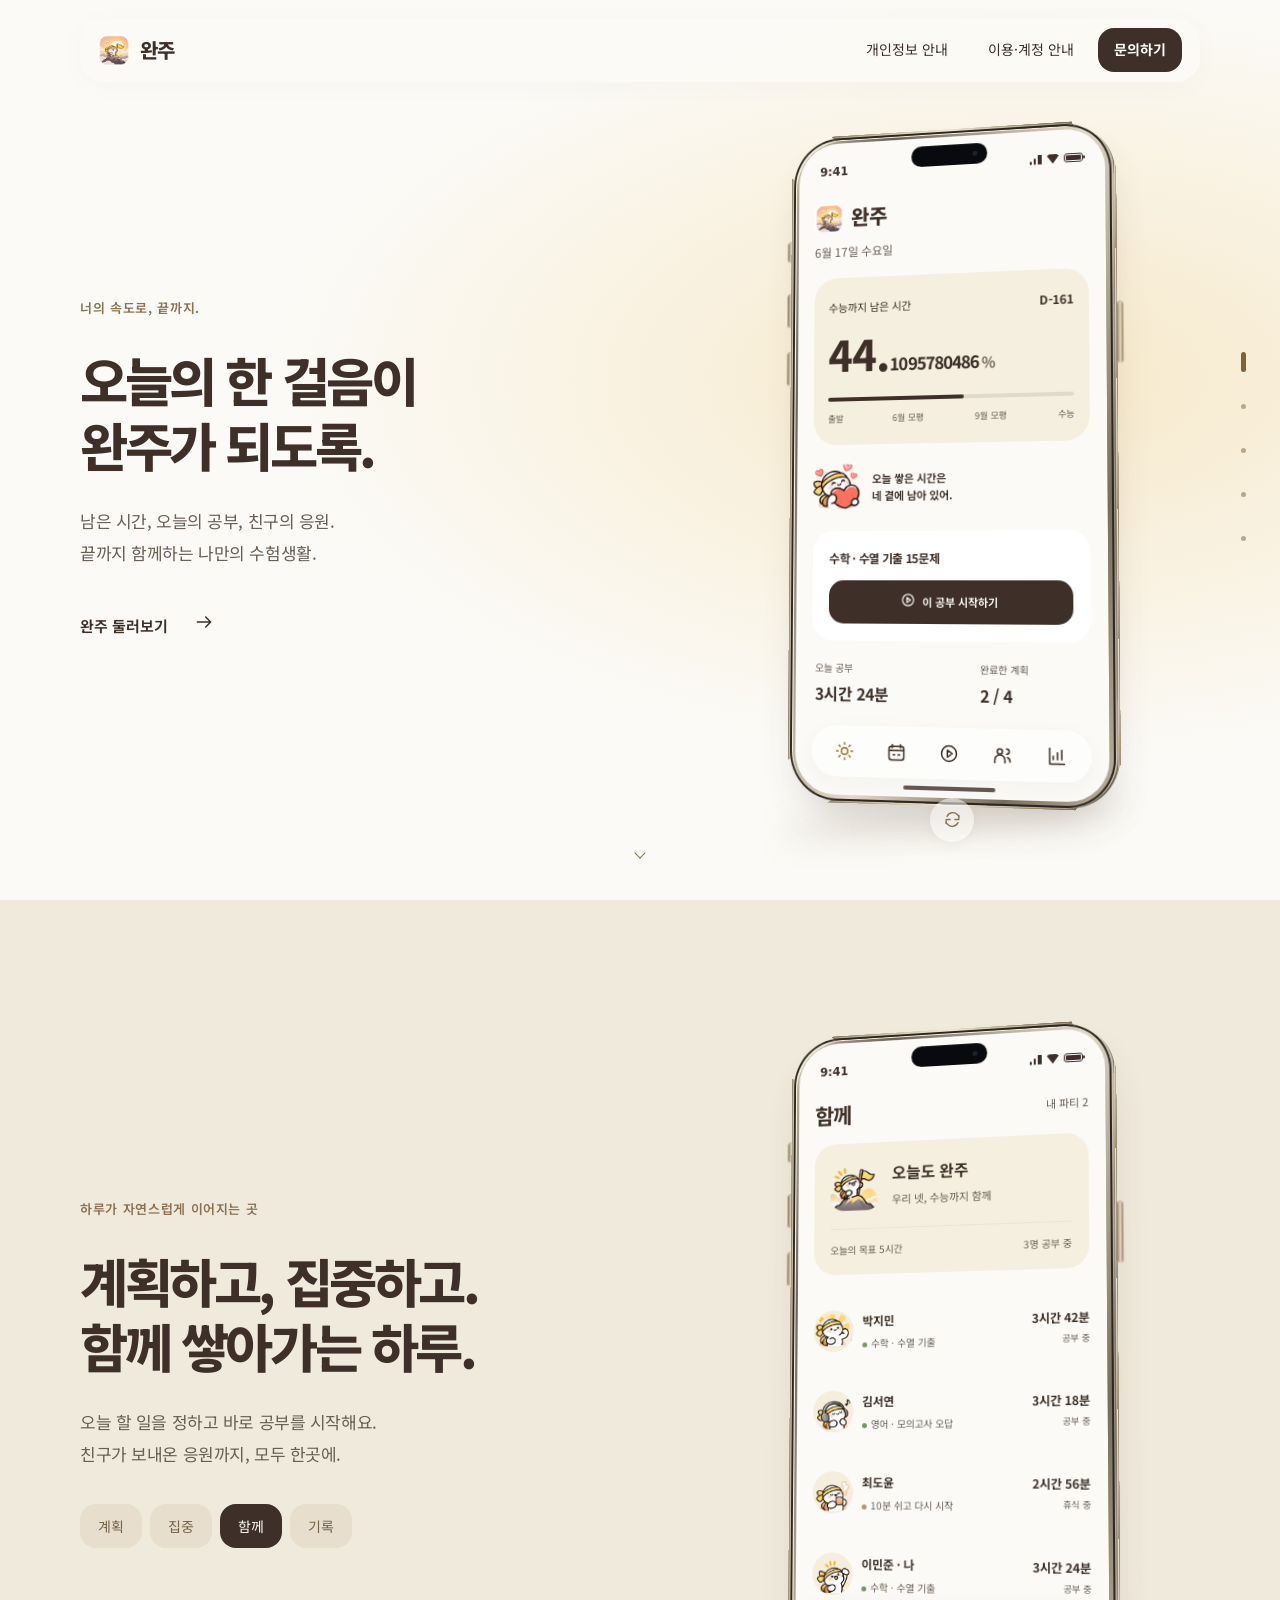
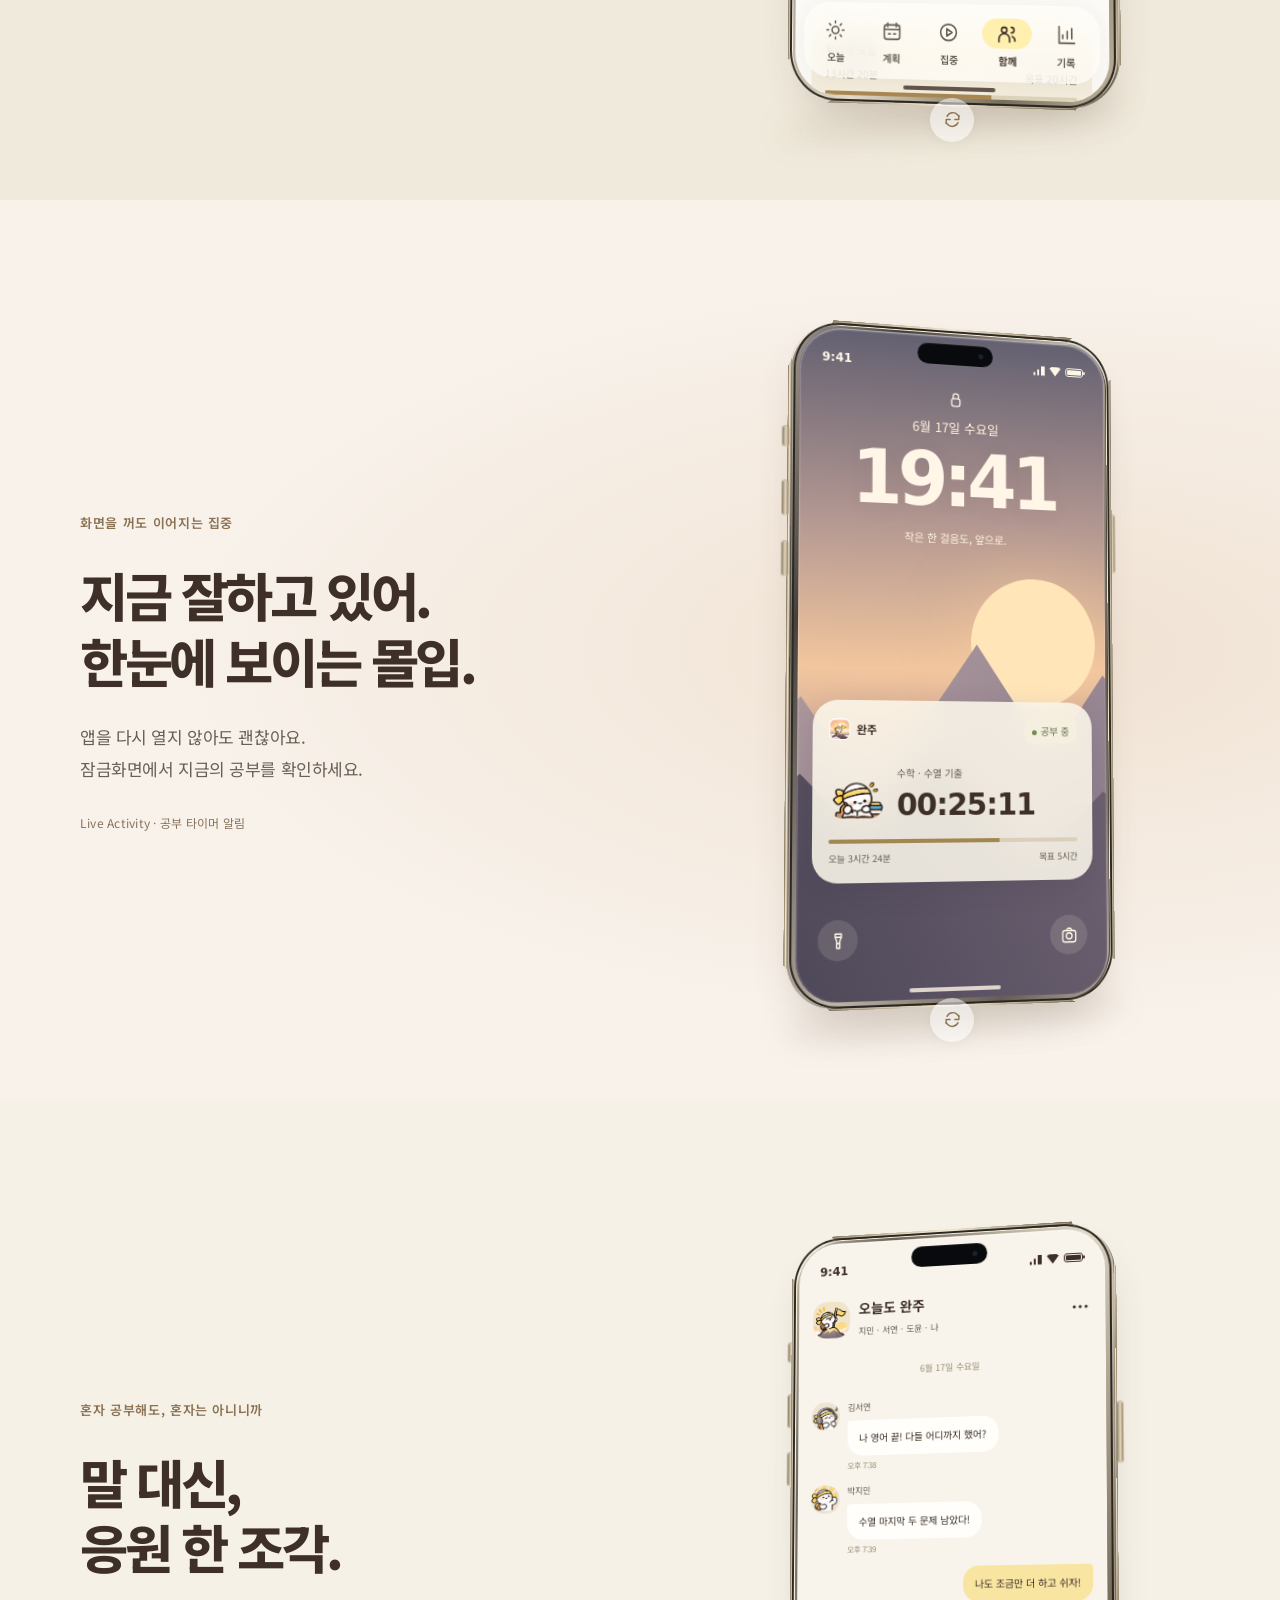
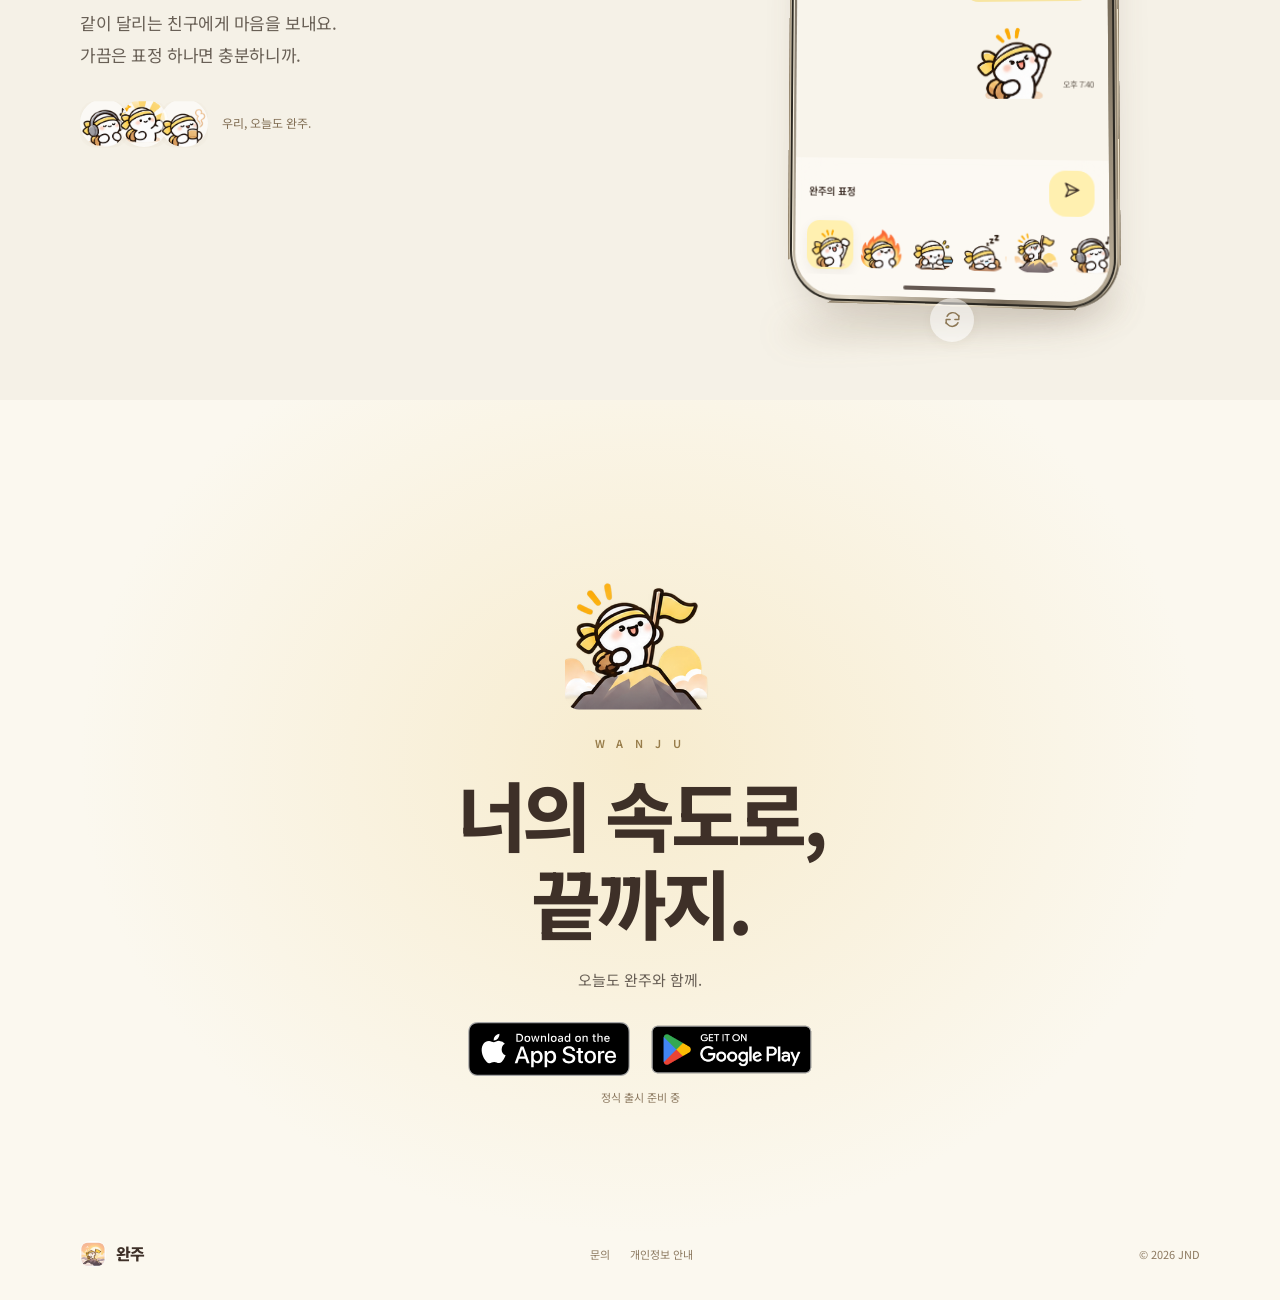
==== commit b92ab208: "Add rotatable phone hardware and practical site navigation" ====
--- a/index.html
+++ b/index.html
@@ -6,11 +6,11 @@
 <meta name="description" content="수능까지 남은 시간, 오늘의 공부, 친구의 응원. 너의 속도로 끝까지 함께하는 수험생활 앱 완주.">
 <meta property="og:type" content="website"><meta property="og:locale" content="ko_KR"><meta property="og:site_name" content="완주"><meta property="og:title" content="완주 — 너의 속도로, 끝까지."><meta property="og:description" content="오늘의 한 걸음부터. 남은 시간과 계획, 집중과 응원을 하나로."><meta property="og:image" content="https://wanju.jobnomdeul.com/assets/share.png"><meta property="og:url" content="https://wanju.jobnomdeul.com/">
 <meta name="twitter:card" content="summary"><meta name="twitter:title" content="완주 — 너의 속도로, 끝까지."><meta name="twitter:description" content="오늘의 한 걸음부터."><meta name="twitter:image" content="https://wanju.jobnomdeul.com/assets/share.png">
-<link rel="canonical" href="https://wanju.jobnomdeul.com/"><link rel="icon" href="./assets/logo.webp" type="image/webp"><link rel="apple-touch-icon" href="./assets/share.png"><link rel="stylesheet" href="./styles.css"><link rel="stylesheet" href="./showcase.css"><script src="./app.js" defer></script>
+<link rel="canonical" href="https://wanju.jobnomdeul.com/"><link rel="icon" href="./assets/logo.webp" type="image/webp"><link rel="apple-touch-icon" href="./assets/share.png"><link rel="stylesheet" href="./styles.css"><link rel="stylesheet" href="./showcase.css"><link rel="stylesheet" href="./device.css"><script src="./app.js" defer></script><script src="./device.js" defer></script>
 </head>
 <body class="showcase">
 <a class="skip-link" href="#main">본문으로 바로가기</a>
-<header class="site-header" id="top"><div class="container header-inner"><a class="brand" href="#intro" aria-label="완주 처음으로"><img src="./assets/logo.webp" width="40" height="40" alt=""><span>완주</span></a><button class="menu-toggle" id="menu-toggle" type="button" aria-expanded="false" aria-controls="site-nav" aria-label="메뉴 열기"><span></span><span></span></button><nav id="site-nav" aria-label="주요 메뉴"><a href="#experience">앱 둘러보기</a><a href="#lockscreen">잠금화면</a><a href="#together">함께하기</a><a class="nav-cta" href="#availability">완주 만나기</a></nav></div></header>
+<header class="site-header" id="top"><div class="container header-inner"><a class="brand" href="#intro" aria-label="완주 처음으로"><img src="./assets/logo.webp" width="40" height="40" alt=""><span>완주</span></a><button class="menu-toggle" id="menu-toggle" type="button" aria-expanded="false" aria-controls="site-nav" aria-label="메뉴 열기"><span></span><span></span></button><nav id="site-nav" aria-label="주요 메뉴"><a href="./privacy.html">개인정보 안내</a><a href="./support.html">이용·계정 안내</a><a class="nav-cta" href="mailto:jobnomdeul@gmail.com">문의하기</a></nav></div></header>
 <main id="main">
 <section class="scene intro-scene" id="intro" aria-labelledby="hero-heading"><div class="scene-inner"><div class="scene-copy"><span class="eyebrow">너의 속도로, 끝까지.</span><h1 id="hero-heading">오늘의 한 걸음이<br>완주가 되도록.</h1><p>남은 시간, 오늘의 공부, 친구의 응원.<br>끝까지 함께하는 나만의 수험생활.</p><a class="scene-link" href="#experience">완주 둘러보기 <span data-icon="arrow" aria-hidden="true"></span></a></div><div class="device-stage hero-device"><div class="device" aria-label="완주 오늘 화면"><div class="device-rim"></div><div class="device-screen"><div class="device-status" aria-hidden="true"><span>9:41</span><span class="status-icons"><i class="signal"></i><i class="wifi"></i><i class="battery"></i></span></div><div class="hero-app"><div class="app-wordmark"><img src="./assets/logo.webp" width="30" height="30" alt="">완주</div><p class="app-date">6월 17일 수요일</p><div class="phone-journey"><div class="phone-journey-label">수능까지 남은 시간 <strong>D-161</strong></div><div class="phone-counter" data-live-counter aria-label="수능까지 남은 시간"><b>44.</b><span>1095890411</span><small>%</small></div><div class="journey-line"><span></span></div><div class="journey-labels"><span>출발</span><span>6월 모평</span><span>9월 모평</span><span>수능</span></div></div><div class="phone-greeting"><span class="mascot" data-sticker="24" aria-hidden="true"></span><p>오늘 쌓은 시간은<br>네 곁에 남아 있어.</p></div><div class="phone-next"><strong>수학 · 수열 기출 15문제</strong><a class="mini-button" href="#experience" data-start-focus><span data-icon="play" aria-hidden="true"></span>이 공부 시작하기</a></div><div class="phone-summary"><div><span>오늘 공부</span><strong>3시간 24분</strong></div><div><span>완료한 계획</span><strong>2 / 4</strong></div></div><div class="static-nav" aria-hidden="true"><span data-icon="sun"></span><span data-icon="calendar"></span><span data-icon="play"></span><span data-icon="users"></span><span data-icon="chart"></span></div></div><div class="gesture-bar" aria-hidden="true"></div></div></div><div class="device-shadow" aria-hidden="true"></div></div></div><a class="scroll-cue" href="#experience" aria-label="앱 둘러보기로 이동"><span></span></a></section>
 <section class="scene experience-scene" id="experience" aria-labelledby="experience-heading"><div class="scene-inner"><div class="scene-copy"><span class="eyebrow">하루가 자연스럽게 이어지는 곳</span><h2 id="experience-heading">계획하고, 집중하고.<br>함께 쌓아가는 하루.</h2><p>오늘 할 일을 정하고 바로 공부를 시작해요.<br>친구가 보내온 응원까지, 모두 한곳에.</p><div class="chapter-tabs" aria-label="앱 소개 화면"><button type="button" data-tour="plan">계획</button><button type="button" data-tour="focus">집중</button><button class="active" type="button" data-tour="together">함께</button><button type="button" data-tour="record">기록</button></div></div><div class="device-stage interactive-device"><div class="device" aria-label="직접 둘러보는 완주 앱"><div class="device-rim"></div><div class="device-screen"><div class="device-status" aria-hidden="true"><span>9:41</span><span class="status-icons"><i class="signal"></i><i class="wifi"></i><i class="battery"></i></span></div><div id="demo-panel" class="demo-panel" role="tabpanel" aria-labelledby="tab-today" tabindex="0"></div><div class="demo-tab-list demo-bottom-nav" role="tablist" aria-label="완주 화면 선택"><button id="tab-today" type="button" role="tab" aria-selected="true" aria-controls="demo-panel" tabindex="0" data-demo="today"><span data-icon="sun" aria-hidden="true"></span><strong>오늘</strong></button><button id="tab-plan" type="button" role="tab" aria-selected="false" aria-controls="demo-panel" tabindex="-1" data-demo="plan"><span data-icon="calendar" aria-hidden="true"></span><strong>계획</strong></button><button id="tab-focus" type="button" role="tab" aria-selected="false" aria-controls="demo-panel" tabindex="-1" data-demo="focus"><span data-icon="play" aria-hidden="true"></span><strong>집중</strong></button><button id="tab-together" type="button" role="tab" aria-selected="false" aria-controls="demo-panel" tabindex="-1" data-demo="together"><span data-icon="users" aria-hidden="true"></span><strong>함께</strong></button><button id="tab-record" type="button" role="tab" aria-selected="false" aria-controls="demo-panel" tabindex="-1" data-demo="record"><span data-icon="chart" aria-hidden="true"></span><strong>기록</strong></button></div><div class="gesture-bar" aria-hidden="true"></div></div></div><div class="device-shadow" aria-hidden="true"></div></div></div></section>
--- a/device.css
+++ b/device.css
@@ -0,0 +1,28 @@
+/* UX11 · interactive hardware and a complete front/back model. */
+.device-stage.rotatable-device .device{transform:rotateX(var(--device-pitch,4deg)) rotateY(var(--device-yaw,-12deg));transition:transform .4s cubic-bezier(.2,.7,.2,1);box-shadow:1px 1px 0 #f6efdf inset,-1px -1px 0 #554b3b inset,0 22px 44px -17px #5c46374d}
+.rotatable-device.is-dragging .device{transition:none;will-change:transform}.rotatable-device.is-dragging{cursor:grabbing;user-select:none;-webkit-user-select:none}
+.rotatable-device .device-screen{transform:translateZ(14px);backface-visibility:hidden;-webkit-backface-visibility:hidden}
+.rotatable-device .device-rim{transform:translateZ(13px);backface-visibility:hidden;-webkit-backface-visibility:hidden;pointer-events:auto;touch-action:none;cursor:grab}
+.rotatable-device .device:before{transform:translateZ(15px);backface-visibility:hidden;-webkit-backface-visibility:hidden}
+.rotatable-device .device-screen:before{width:78px;height:21px;top:8px;border-radius:16px;background:radial-gradient(circle at 84% 50%,#172431 0 2px,#090a0d 3px);box-shadow:0 1px 1px #ffffff18 inset}
+.rotatable-device .device-status{cursor:grab;touch-action:none;user-select:none;-webkit-user-select:none}
+.device-back{position:absolute;inset:0;border-radius:49px;background:linear-gradient(115deg,#d9cfbb 0%,#c6baa4 32%,#e4dac6 68%,#b8ab94 100%);transform:rotateY(180deg) translateZ(14px);backface-visibility:hidden;-webkit-backface-visibility:hidden;box-shadow:inset 0 0 0 2px #fbf2df80,inset 0 0 0 5px #8b7c641c;cursor:grab;touch-action:none;overflow:hidden}
+.device-back:after{content:'';position:absolute;inset:6px;border-radius:44px;box-shadow:inset 0 0 0 1px #fff3;pointer-events:none}
+.camera-bump{position:absolute;left:19px;top:20px;width:126px;height:129px;border-radius:31px;background:linear-gradient(145deg,#c9baa0,#b4a48a);box-shadow:2px 4px 8px #57453040,inset 0 1px 2px #fff9,inset 0 0 0 1px #7d6c4c55}
+.camera-lens{position:absolute;width:45px;height:45px;border-radius:50%;background:radial-gradient(circle at 40% 35%,#25434f 0 3%,#101b23 4% 12%,#1f2c3a 13% 16%,#071015 17% 29%,#19252e 30% 34%,#070b10 35% 55%,#a1937a 56% 64%,#453d31 65% 70%,#c9bda5 71%);box-shadow:1px 3px 4px #40342366,inset 0 1px 2px #fff6}
+.lens-one{left:12px;top:12px}.lens-two{left:12px;bottom:12px}.lens-three{right:10px;top:42px}.camera-flash{position:absolute;right:25px;top:13px;width:15px;height:15px;border-radius:50%;background:radial-gradient(#fff7cd,#d8c99f);box-shadow:0 0 0 2px #9f927955}.camera-sensor{position:absolute;right:27px;bottom:15px;width:11px;height:11px;border-radius:100%;background:#413c34;box-shadow:0 0 0 2px #c8bba3}
+.back-wordmark{position:absolute;inset:46% 0 auto;display:flex;align-items:center;flex-direction:column;gap:14px;color:#827153}.back-wordmark img{width:48px;height:48px;border-radius:14px;opacity:.85}.back-wordmark span{font:500 11px system-ui;letter-spacing:.4em;padding-left:.4em}.back-engraving{position:absolute;bottom:42px;width:100%;text-align:center;color:#8c7e67;font-size:9px;letter-spacing:.06em}
+.device-side{position:absolute;backface-visibility:visible;background:linear-gradient(90deg,#8a7b64,#d3c5ab 30%,#f1e7d1 50%,#a19378 80%,#7a6d58);touch-action:none;cursor:grab}
+.side-left,.side-right{width:28px;height:calc(100% - 82px);top:41px;transform:rotateY(90deg)}.side-left{left:-14px}.side-right{right:-14px}.side-top,.side-bottom{height:28px;width:calc(100% - 82px);left:41px;transform:rotateX(90deg)}.side-top{top:-14px}.side-bottom{bottom:-14px}
+.side-bottom:before{content:'';position:absolute;width:27px;height:7px;border-radius:4px;background:#453f34;left:calc(50% - 13px);top:10px;box-shadow:-46px 0 0 -2px #73664f,46px 0 0 -2px #73664f}
+.hardware-key{position:absolute;width:24px;min-height:44px;padding:0;transform:translateZ(3px);z-index:5;touch-action:manipulation;cursor:pointer}
+.hardware-key:before{content:'';position:absolute;top:5px;bottom:5px;left:9px;width:6px;border-radius:4px;background:linear-gradient(90deg,#8b7d65,#e3d6be 55%,#9e8c6c);box-shadow:0 1px 1px #f9eddaaa,0 0 0 1px #6a5d474d;transition:transform .12s}
+.hardware-key:active:before{transform:scaleX(.65)}.hardware-key:focus-visible{outline:2px solid var(--focus);outline-offset:2px;border-radius:7px}
+.key-action{left:-16px;top:14%}.key-action:before{top:12px;bottom:12px}.key-action[aria-pressed=true]:before{background:#b67a49}
+.key-volume-up{left:-16px;top:23%}.key-volume-down{left:-16px;top:32%}.key-power{right:-16px;top:26%;height:70px}
+.hardware-toast{position:absolute;left:50%;top:62px;transform:translateX(-50%) translateZ(18px);padding:10px 15px;border-radius:18px;background:#2b2723ed;backdrop-filter:blur(12px);color:#fff7e6;white-space:nowrap;font-size:12px;backface-visibility:hidden;pointer-events:none;z-index:8;box-shadow:0 5px 20px #0002}.hardware-toast[hidden]{display:none}
+.rotatable-device .device.screen-off .device-screen{background:#090a0c}.device.screen-off .device-screen>*{opacity:0}.device.screen-off .device-screen:before{opacity:0}
+.device-grip{position:absolute;bottom:-11px;left:calc(50% - 22px);width:44px;height:44px;display:grid;place-items:center;border-radius:50%;color:#8c7755;background:#fff8;box-shadow:0 3px 12px #6e57330c;cursor:grab;touch-action:none;user-select:none;-webkit-user-select:none}.device-grip svg{width:19px;height:19px}.device-grip:hover{background:#fffdf5;color:#4a3925}.is-dragging .device-grip{cursor:grabbing;background:#f4e5bf}
+@media(max-width:359px){.camera-bump{width:112px;height:115px;border-radius:28px}.camera-lens{width:40px;height:40px}.lens-three{top:38px}.camera-flash{right:23px}.camera-sensor{right:25px}}
+@media(prefers-reduced-motion:reduce){.rotatable-device .device-stage .device,.device-stage.rotatable-device .device{transform:rotateX(var(--device-pitch,0deg)) rotateY(var(--device-yaw,0deg))!important;transition:none}.rotatable-device.is-dragging .device{will-change:auto}}
+@media(forced-colors:active){.device-grip,.hardware-key:before{border:1px solid ButtonText;background:ButtonFace;color:ButtonText}.device-back{background:Canvas;border:2px solid CanvasText}.back-wordmark,.back-engraving{color:CanvasText}}
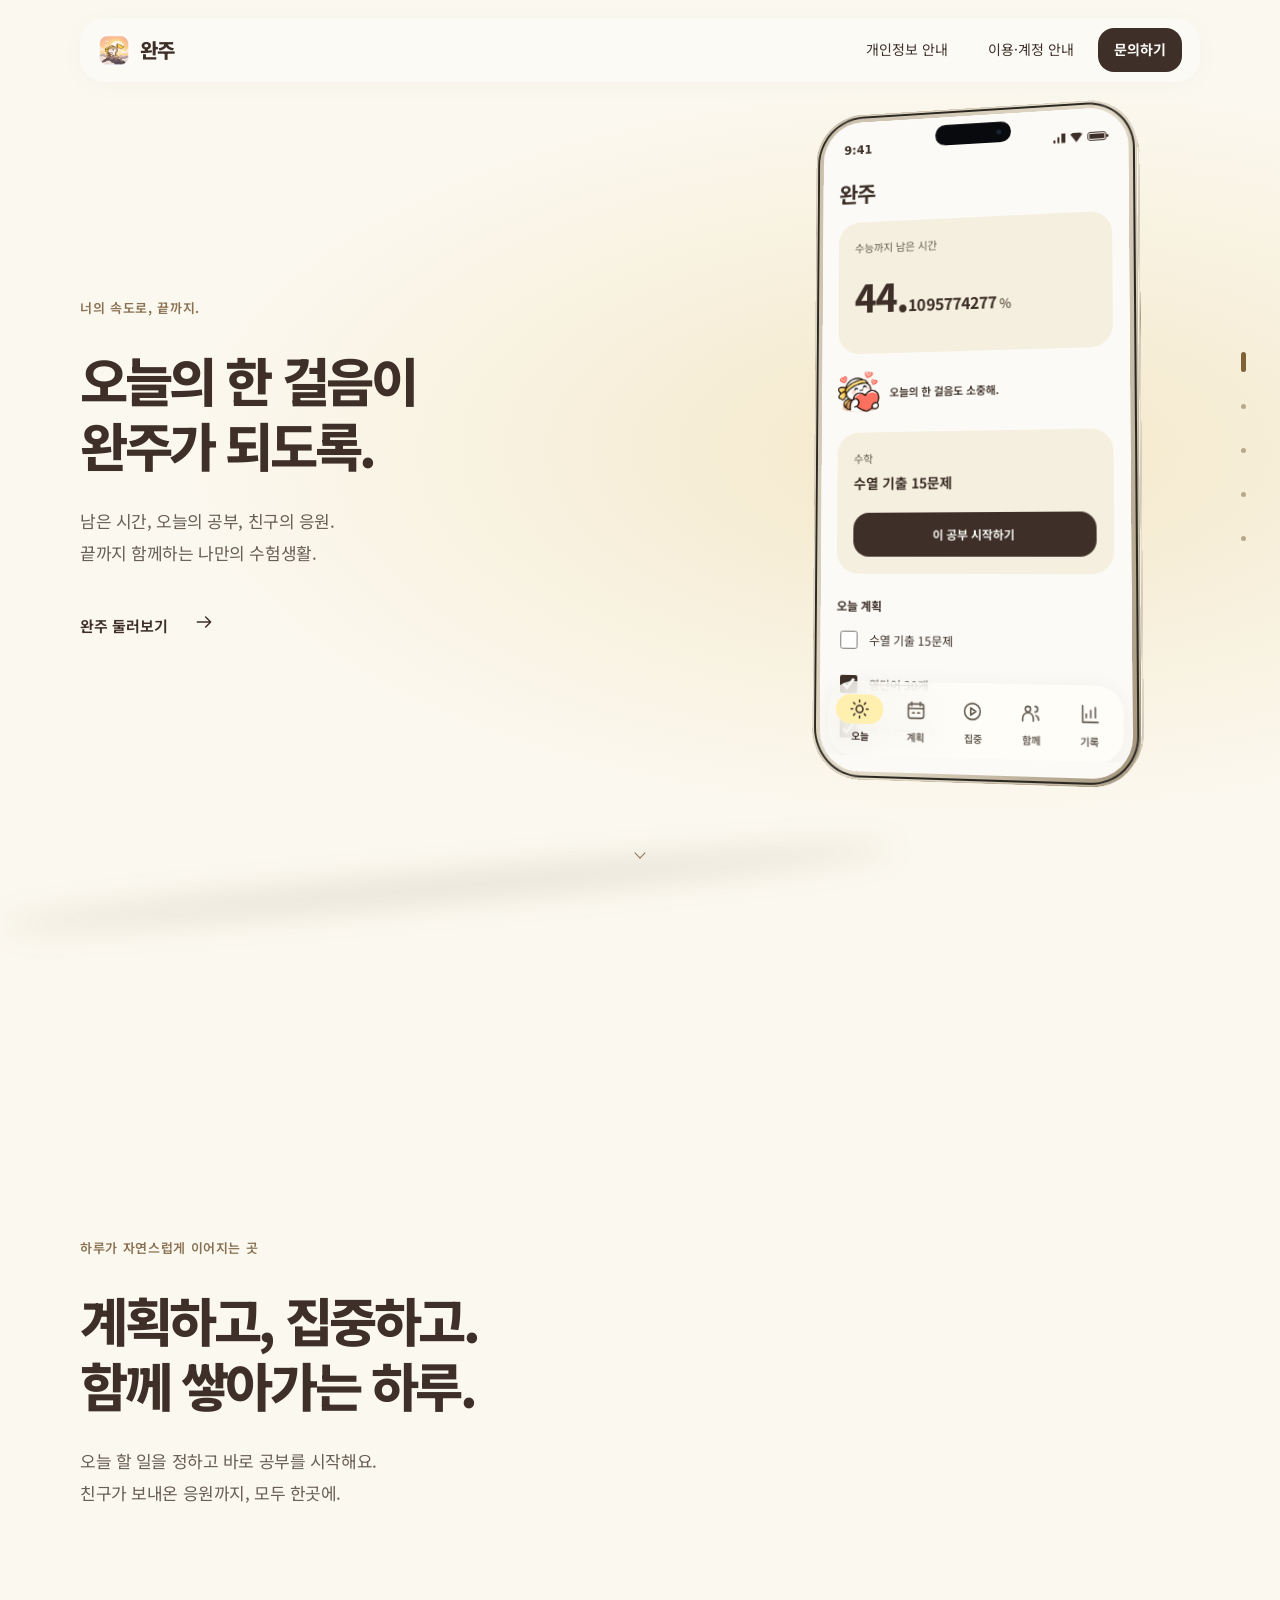
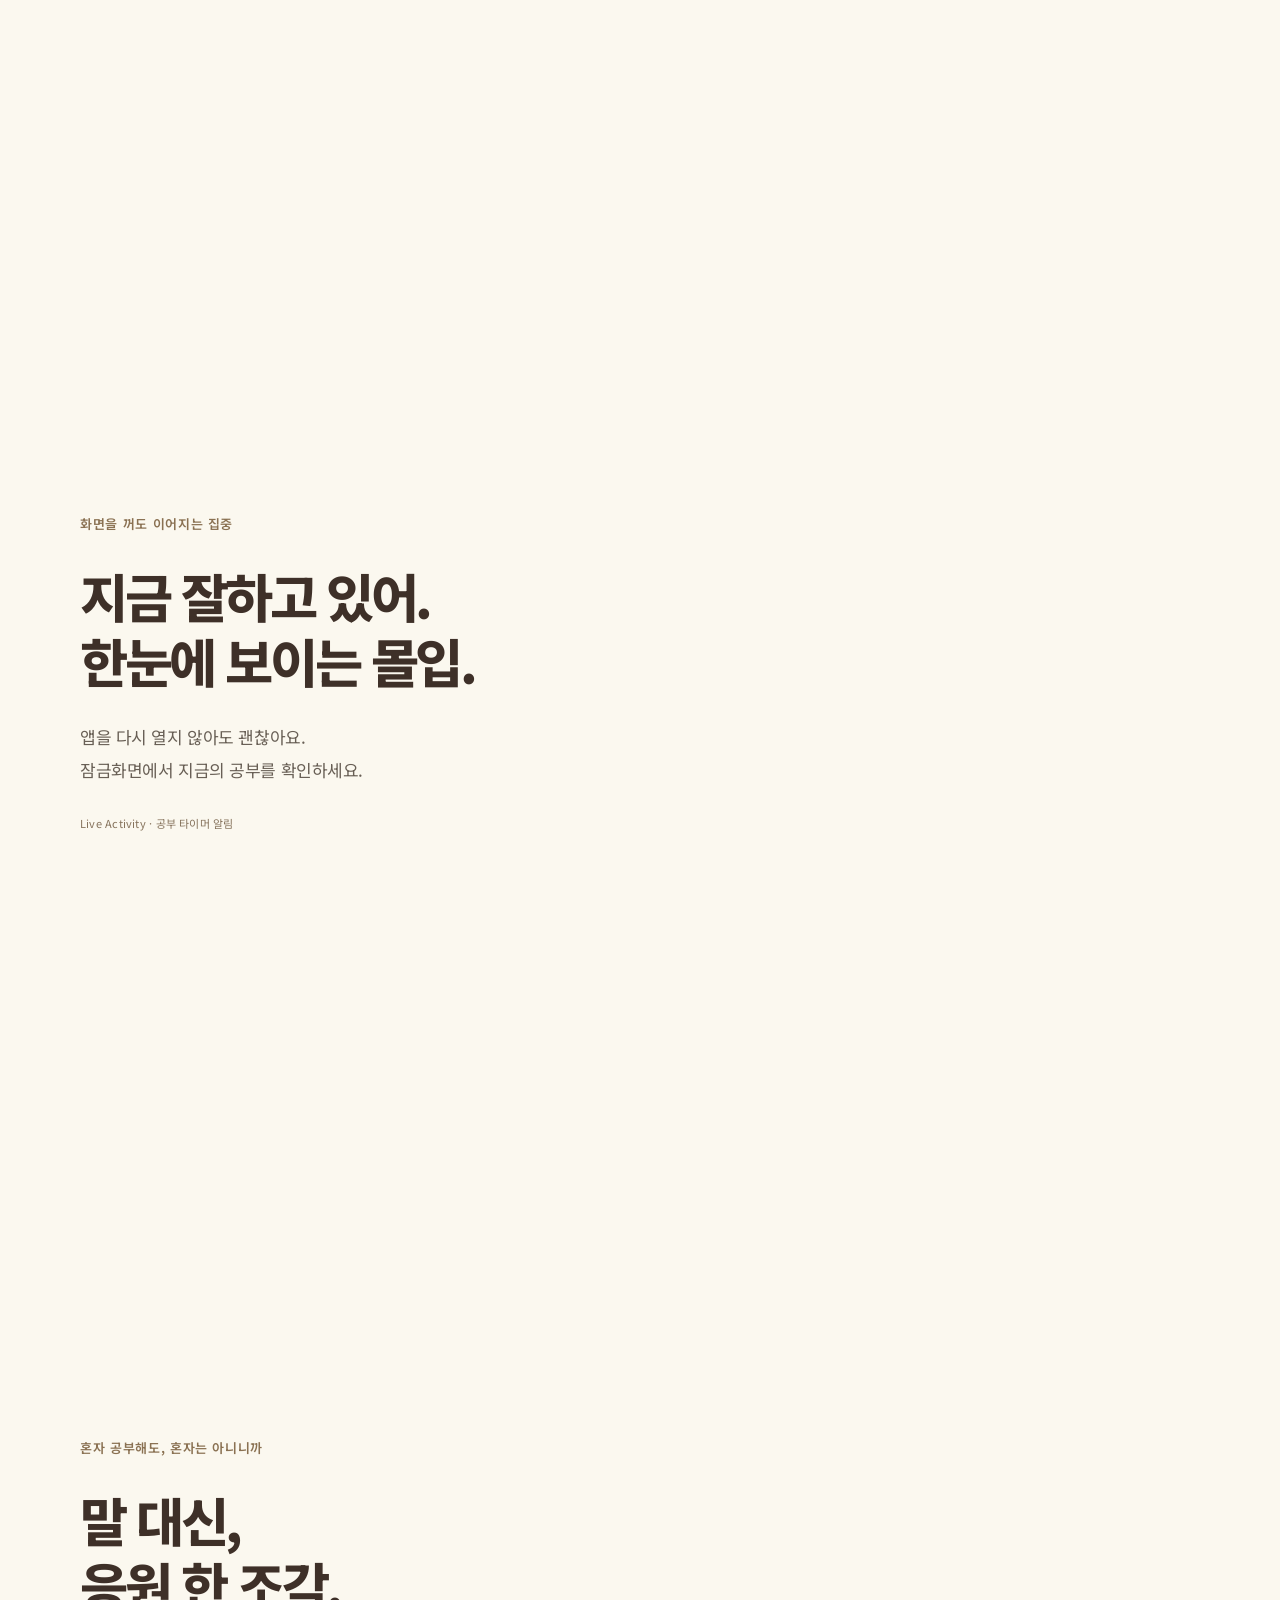
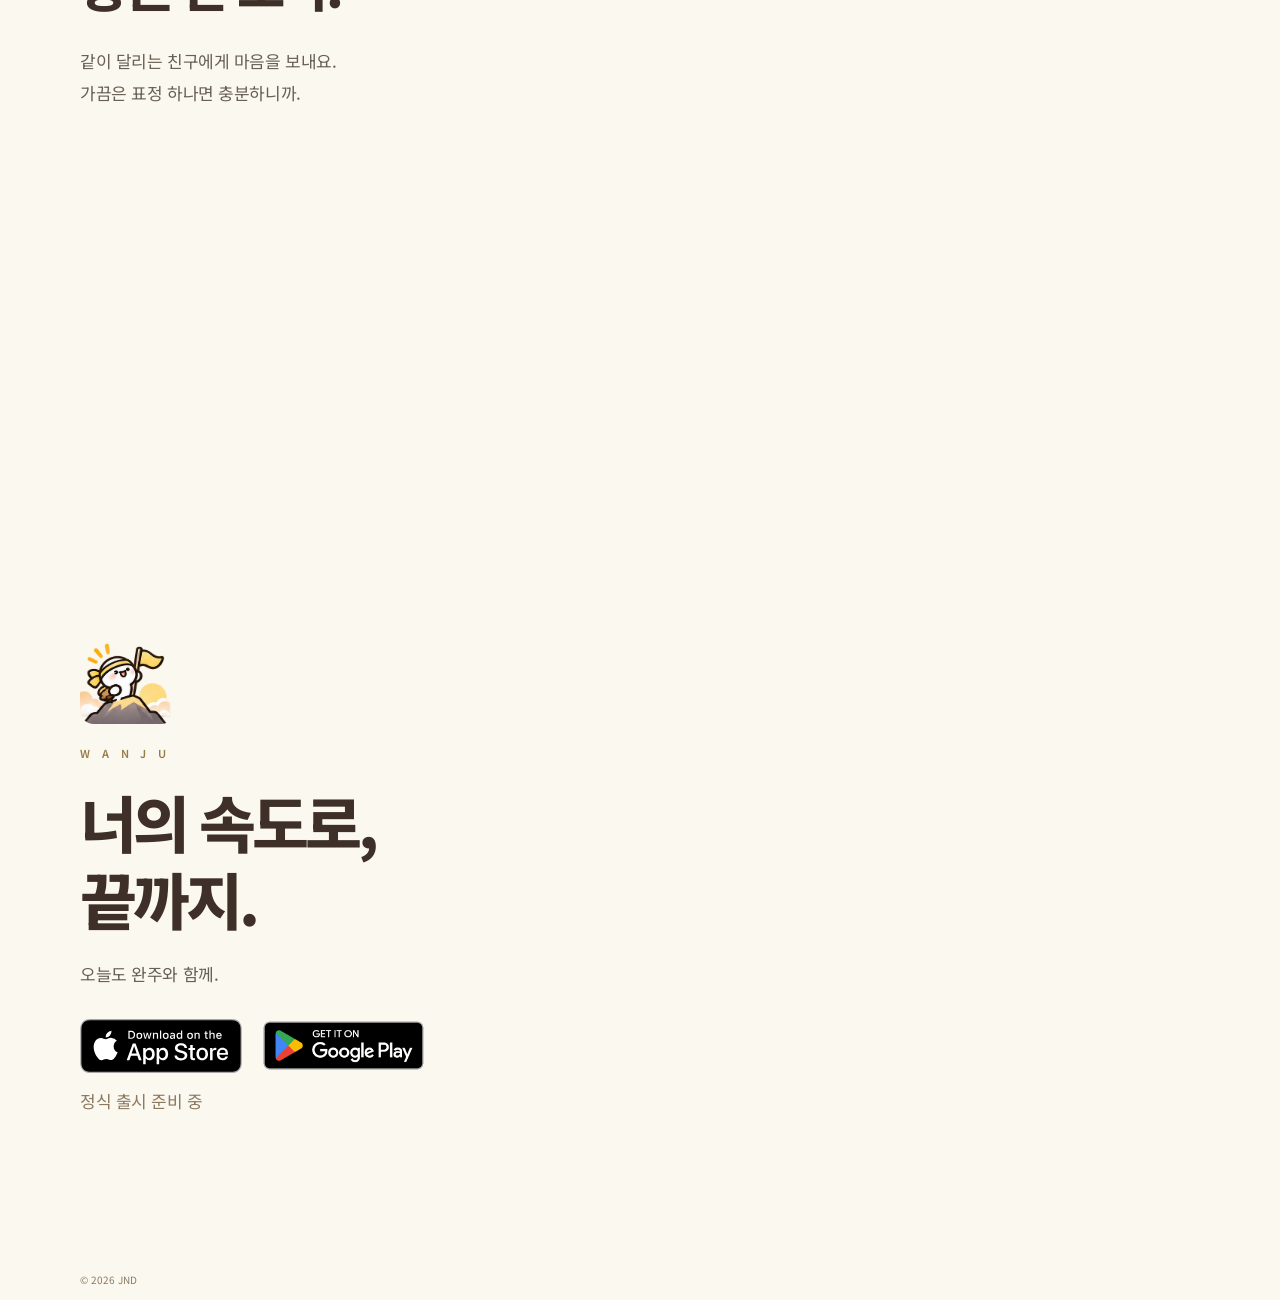
==== commit ab016f81: "Use one persistent phone with direct drag and selectable app stories" ====
--- a/index.html
+++ b/index.html
@@ -6,15 +6,15 @@
 <meta name="description" content="수능까지 남은 시간, 오늘의 공부, 친구의 응원. 너의 속도로 끝까지 함께하는 수험생활 앱 완주.">
 <meta property="og:type" content="website"><meta property="og:locale" content="ko_KR"><meta property="og:site_name" content="완주"><meta property="og:title" content="완주 — 너의 속도로, 끝까지."><meta property="og:description" content="오늘의 한 걸음부터. 남은 시간과 계획, 집중과 응원을 하나로."><meta property="og:image" content="https://wanju.jobnomdeul.com/assets/share.png"><meta property="og:url" content="https://wanju.jobnomdeul.com/">
 <meta name="twitter:card" content="summary"><meta name="twitter:title" content="완주 — 너의 속도로, 끝까지."><meta name="twitter:description" content="오늘의 한 걸음부터."><meta name="twitter:image" content="https://wanju.jobnomdeul.com/assets/share.png">
-<link rel="canonical" href="https://wanju.jobnomdeul.com/"><link rel="icon" href="./assets/logo.webp" type="image/webp"><link rel="apple-touch-icon" href="./assets/share.png"><link rel="stylesheet" href="./styles.css"><link rel="stylesheet" href="./showcase.css"><link rel="stylesheet" href="./device.css"><script src="./app.js" defer></script><script src="./device.js" defer></script>
+<link rel="canonical" href="https://wanju.jobnomdeul.com/"><link rel="icon" href="./assets/logo.webp" type="image/webp"><link rel="apple-touch-icon" href="./assets/share.png"><link rel="stylesheet" href="./styles.css?v=20261124-13"><link rel="stylesheet" href="./showcase.css?v=20261124-13"><link rel="stylesheet" href="./device.css?v=20261124-13"><link rel="stylesheet" href="./explorer.css?v=20261124-13"><script src="./app.js?v=20261124-13" defer></script><script src="./explorer.js?v=20261124-13" defer></script><script src="./device.js?v=20261124-13" defer></script>
 </head>
-<body class="showcase">
+<body class="showcase single-phone-site"><div class="site-atmosphere" aria-hidden="true"></div>
 <a class="skip-link" href="#main">본문으로 바로가기</a>
 <header class="site-header" id="top"><div class="container header-inner"><a class="brand" href="#intro" aria-label="완주 처음으로"><img src="./assets/logo.webp" width="40" height="40" alt=""><span>완주</span></a><button class="menu-toggle" id="menu-toggle" type="button" aria-expanded="false" aria-controls="site-nav" aria-label="메뉴 열기"><span></span><span></span></button><nav id="site-nav" aria-label="주요 메뉴"><a href="./privacy.html">개인정보 안내</a><a href="./support.html">이용·계정 안내</a><a class="nav-cta" href="mailto:jobnomdeul@gmail.com">문의하기</a></nav></div></header>
-<main id="main">
-<section class="scene intro-scene" id="intro" aria-labelledby="hero-heading"><div class="scene-inner"><div class="scene-copy"><span class="eyebrow">너의 속도로, 끝까지.</span><h1 id="hero-heading">오늘의 한 걸음이<br>완주가 되도록.</h1><p>남은 시간, 오늘의 공부, 친구의 응원.<br>끝까지 함께하는 나만의 수험생활.</p><a class="scene-link" href="#experience">완주 둘러보기 <span data-icon="arrow" aria-hidden="true"></span></a></div><div class="device-stage hero-device"><div class="device" aria-label="완주 오늘 화면"><div class="device-rim"></div><div class="device-screen"><div class="device-status" aria-hidden="true"><span>9:41</span><span class="status-icons"><i class="signal"></i><i class="wifi"></i><i class="battery"></i></span></div><div class="hero-app"><div class="app-wordmark"><img src="./assets/logo.webp" width="30" height="30" alt="">완주</div><p class="app-date">6월 17일 수요일</p><div class="phone-journey"><div class="phone-journey-label">수능까지 남은 시간 <strong>D-161</strong></div><div class="phone-counter" data-live-counter aria-label="수능까지 남은 시간"><b>44.</b><span>1095890411</span><small>%</small></div><div class="journey-line"><span></span></div><div class="journey-labels"><span>출발</span><span>6월 모평</span><span>9월 모평</span><span>수능</span></div></div><div class="phone-greeting"><span class="mascot" data-sticker="24" aria-hidden="true"></span><p>오늘 쌓은 시간은<br>네 곁에 남아 있어.</p></div><div class="phone-next"><strong>수학 · 수열 기출 15문제</strong><a class="mini-button" href="#experience" data-start-focus><span data-icon="play" aria-hidden="true"></span>이 공부 시작하기</a></div><div class="phone-summary"><div><span>오늘 공부</span><strong>3시간 24분</strong></div><div><span>완료한 계획</span><strong>2 / 4</strong></div></div><div class="static-nav" aria-hidden="true"><span data-icon="sun"></span><span data-icon="calendar"></span><span data-icon="play"></span><span data-icon="users"></span><span data-icon="chart"></span></div></div><div class="gesture-bar" aria-hidden="true"></div></div></div><div class="device-shadow" aria-hidden="true"></div></div></div><a class="scroll-cue" href="#experience" aria-label="앱 둘러보기로 이동"><span></span></a></section>
-<section class="scene experience-scene" id="experience" aria-labelledby="experience-heading"><div class="scene-inner"><div class="scene-copy"><span class="eyebrow">하루가 자연스럽게 이어지는 곳</span><h2 id="experience-heading">계획하고, 집중하고.<br>함께 쌓아가는 하루.</h2><p>오늘 할 일을 정하고 바로 공부를 시작해요.<br>친구가 보내온 응원까지, 모두 한곳에.</p><div class="chapter-tabs" aria-label="앱 소개 화면"><button type="button" data-tour="plan">계획</button><button type="button" data-tour="focus">집중</button><button class="active" type="button" data-tour="together">함께</button><button type="button" data-tour="record">기록</button></div></div><div class="device-stage interactive-device"><div class="device" aria-label="직접 둘러보는 완주 앱"><div class="device-rim"></div><div class="device-screen"><div class="device-status" aria-hidden="true"><span>9:41</span><span class="status-icons"><i class="signal"></i><i class="wifi"></i><i class="battery"></i></span></div><div id="demo-panel" class="demo-panel" role="tabpanel" aria-labelledby="tab-today" tabindex="0"></div><div class="demo-tab-list demo-bottom-nav" role="tablist" aria-label="완주 화면 선택"><button id="tab-today" type="button" role="tab" aria-selected="true" aria-controls="demo-panel" tabindex="0" data-demo="today"><span data-icon="sun" aria-hidden="true"></span><strong>오늘</strong></button><button id="tab-plan" type="button" role="tab" aria-selected="false" aria-controls="demo-panel" tabindex="-1" data-demo="plan"><span data-icon="calendar" aria-hidden="true"></span><strong>계획</strong></button><button id="tab-focus" type="button" role="tab" aria-selected="false" aria-controls="demo-panel" tabindex="-1" data-demo="focus"><span data-icon="play" aria-hidden="true"></span><strong>집중</strong></button><button id="tab-together" type="button" role="tab" aria-selected="false" aria-controls="demo-panel" tabindex="-1" data-demo="together"><span data-icon="users" aria-hidden="true"></span><strong>함께</strong></button><button id="tab-record" type="button" role="tab" aria-selected="false" aria-controls="demo-panel" tabindex="-1" data-demo="record"><span data-icon="chart" aria-hidden="true"></span><strong>기록</strong></button></div><div class="gesture-bar" aria-hidden="true"></div></div></div><div class="device-shadow" aria-hidden="true"></div></div></div></section>
-<section class="scene lock-scene" id="lockscreen" aria-labelledby="lock-heading"><div class="scene-inner"><div class="scene-copy"><span class="eyebrow">화면을 꺼도 이어지는 집중</span><h2 id="lock-heading">지금 잘하고 있어.<br>한눈에 보이는 몰입.</h2><p>앱을 다시 열지 않아도 괜찮아요.<br>잠금화면에서 지금의 공부를 확인하세요.</p><span class="quiet-label">Live Activity · 공부 타이머 알림</span></div><div class="device-stage lock-device"><div class="device" aria-label="휴대폰 잠금화면의 완주 공부 타이머"><div class="device-rim"></div><div class="device-screen"><div class="device-status" aria-hidden="true"><span>9:41</span><span class="status-icons"><i class="signal"></i><i class="wifi"></i><i class="battery"></i></span></div><div class="lock-wallpaper" aria-hidden="true"><div class="mountain mountain-back"></div><div class="mountain mountain-front"></div><div class="wallpaper-sun"></div></div><div class="lock-ui"><span class="lock-symbol" data-icon="lock" aria-hidden="true"></span><p class="lock-date">6월 17일 수요일</p><div class="lock-clock">19:41</div><p class="lock-motto">작은 한 걸음도, 앞으로.</p><div class="live-card"><div class="live-card-top"><img src="./assets/logo.webp" width="24" height="24" alt=""><strong>완주</strong><span><i></i>공부 중</span></div><div class="live-card-content"><span class="mascot" data-sticker="2" aria-hidden="true"></span><div><span>수학 · 수열 기출</span><strong id="lock-timer">00:25:08</strong></div></div><div class="live-progress"><span></span></div><p>오늘 3시간 24분 <span>목표 5시간</span></p></div><div class="lock-shortcuts" aria-hidden="true"><span data-icon="flashlight"></span><span data-icon="camera"></span></div></div><div class="gesture-bar" aria-hidden="true"></div></div></div><div class="device-shadow" aria-hidden="true"></div></div></div></section>
-<section class="scene friends-scene" id="together" aria-labelledby="together-heading"><div class="scene-inner"><div class="scene-copy"><span class="eyebrow">혼자 공부해도, 혼자는 아니니까</span><h2 id="together-heading">말 대신,<br>응원 한 조각.</h2><p>같이 달리는 친구에게 마음을 보내요.<br>가끔은 표정 하나면 충분하니까.</p><div class="friend-stack" aria-hidden="true"><span class="mascot" data-sticker="5"></span><span class="mascot" data-sticker="22"></span><span class="mascot" data-sticker="6"></span><span class="friend-stack-label">우리, 오늘도 완주.</span></div></div><div class="device-stage chat-device"><div class="device" aria-label="친구들과 대화하고 이모티콘을 보내는 완주 앱"><div class="device-rim"></div><div class="device-screen"><div class="device-status" aria-hidden="true"><span>9:41</span><span class="status-icons"><i class="signal"></i><i class="wifi"></i><i class="battery"></i></span></div><div class="conversation-top"><span class="mascot" data-sticker="4" aria-hidden="true"></span><div><strong>오늘도 완주</strong><span>지민 · 서연 · 도윤 · 나</span></div><span data-icon="more" aria-hidden="true"></span></div><div class="conversation-log" id="conversation-log" aria-label="파티 대화 미리보기"><div class="chat-day">6월 17일 수요일</div><div class="friend-message"><span class="mascot chat-avatar" data-sticker="5" aria-hidden="true"></span><div><span class="chat-name">김서연</span><p class="chat-bubble">나 영어 끝! 다들 어디까지 했어?</p><time>오후 7:38</time></div></div><div class="friend-message"><span class="mascot chat-avatar" data-sticker="22" aria-hidden="true"></span><div><span class="chat-name">박지민</span><p class="chat-bubble">수열 마지막 두 문제 남았다!</p><time>오후 7:39</time></div></div><p class="chat-bubble own">나도 조금만 더 하고 쉬자!</p><div class="standalone-sticker own"><span class="mascot" data-sticker="0" role="img" aria-label="주먹 들고 응원"></span><span>오후 7:40</span></div></div><div class="sticker-composer"><div class="sticker-tray-header"><span>완주의 표정</span><button id="send-sticker" type="button" aria-label="선택한 응원 보내기"><span data-icon="send" aria-hidden="true"></span></button></div><div id="sticker-tray" class="sticker-tray" aria-label="응원 이모티콘 선택"></div></div><div class="gesture-bar" aria-hidden="true"></div></div></div><div class="device-shadow" aria-hidden="true"></div></div></div></section>
-<section class="scene download-scene" id="availability" aria-labelledby="availability-heading"><div class="download-content"><span class="mascot summit-mascot" data-sticker="4" aria-hidden="true"></span><span class="eyebrow">W A N J U</span><h2 id="availability-heading">너의 속도로,<br>끝까지.</h2><p>오늘도 완주와 함께.</p><div class="store-badges"><button class="store-button" type="button" data-platform="iOS" aria-describedby="release-status" aria-label="App Store 출시 안내"><img src="./assets/app-store.svg" width="162" height="54" alt="Download on the App Store"></button><button class="store-button google-store" type="button" data-platform="Android" aria-describedby="release-status" aria-label="Google Play 출시 안내"><img src="./assets/google-play.png" width="183" height="71" alt="Get it on Google Play"></button></div><p id="release-status" class="release-caption" role="status">정식 출시 준비 중</p></div><footer class="site-footer container"><a class="brand" href="#intro"><img src="./assets/logo.webp" width="32" height="32" alt=""><span>완주</span></a><div class="footer-links"><a href="./support.html">문의</a><a href="./privacy.html">개인정보 안내</a></div><span class="footer-copyright">© <span id="copyright-year">2026</span> JND</span></footer></section>
+<div class="device-stage interactive-device persistent-phone"><div class="device" aria-label="직접 둘러보는 완주 앱"><div class="device-rim"></div><div class="device-screen"><div class="device-status" aria-hidden="true"><span>9:41</span><span class="status-icons"><i class="signal"></i><i class="wifi"></i><i class="battery"></i></span></div><div class="phone-app-view"><div id="demo-panel" class="demo-panel" role="tabpanel" aria-labelledby="tab-today" tabindex="0"></div><div class="demo-tab-list demo-bottom-nav" role="tablist" aria-label="완주 화면 선택"><button id="tab-today" type="button" role="tab" aria-selected="true" aria-controls="demo-panel" tabindex="0" data-demo="today"><span data-icon="sun" aria-hidden="true"></span><strong>오늘</strong></button><button id="tab-plan" type="button" role="tab" aria-selected="false" aria-controls="demo-panel" tabindex="-1" data-demo="plan"><span data-icon="calendar" aria-hidden="true"></span><strong>계획</strong></button><button id="tab-focus" type="button" role="tab" aria-selected="false" aria-controls="demo-panel" tabindex="-1" data-demo="focus"><span data-icon="play" aria-hidden="true"></span><strong>집중</strong></button><button id="tab-together" type="button" role="tab" aria-selected="false" aria-controls="demo-panel" tabindex="-1" data-demo="together"><span data-icon="users" aria-hidden="true"></span><strong>함께</strong></button><button id="tab-record" type="button" role="tab" aria-selected="false" aria-controls="demo-panel" tabindex="-1" data-demo="record"><span data-icon="chart" aria-hidden="true"></span><strong>기록</strong></button></div></div><div class="phone-lock-view" hidden inert><div class="lock-wallpaper" aria-hidden="true"><div class="mountain mountain-back"></div><div class="mountain mountain-front"></div><div class="wallpaper-sun"></div></div><div class="lock-ui"><span class="lock-symbol" data-icon="lock" aria-hidden="true"></span><p class="lock-date">6월 17일 수요일</p><div class="lock-clock">19:41</div><p class="lock-motto">작은 한 걸음도, 앞으로.</p><button type="button" class="live-card" data-open-focus aria-label="수학 공부 화면 열기"><div class="live-card-top"><img src="./assets/logo.webp" width="24" height="24" alt=""><strong>완주</strong><span><i></i>공부 중</span></div><div class="live-card-content"><span class="mascot" data-sticker="2" aria-hidden="true"></span><div><span>수학 · 수열 기출</span><strong id="lock-timer">00:25:08</strong></div></div><div class="live-progress"><span></span></div><p>오늘 3시간 24분 <span>목표 5시간</span></p></div><div class="lock-shortcuts" aria-hidden="true"><span data-icon="flashlight"></span><span data-icon="camera"></span></div></div></div><div class="phone-chat-view" hidden inert><div class="conversation-top"><button type="button" class="icon-button chat-back" data-chat-back aria-label="파티로 돌아가기"><span data-icon="back" aria-hidden="true"></span></button><span class="mascot" data-sticker="4" aria-hidden="true"></span><div><strong>오늘도 완주</strong><span>지민 · 서연 · 도윤 · 나</span></div><span data-icon="more" aria-hidden="true"></span></div><div class="conversation-log" id="conversation-log" aria-label="파티 대화 미리보기"><div class="chat-day">6월 17일 수요일</div><div class="friend-message"><span class="mascot chat-avatar" data-sticker="5" aria-hidden="true"></span><div><span class="chat-name">김서연</span><p class="chat-bubble">나 영어 끝! 다들 어디까지 했어?</p><time>오후 7:38</time></div></div><div class="friend-message"><span class="mascot chat-avatar" data-sticker="22" aria-hidden="true"></span><div><span class="chat-name">박지민</span><p class="chat-bubble">수열 마지막 두 문제 남았다!</p><time>오후 7:39</time></div></div><p class="chat-bubble own">나도 조금만 더 하고 쉬자!</p><div class="standalone-sticker own"><span class="mascot" data-sticker="0" role="img" aria-label="주먹 들고 응원"></span><span>오후 7:40</span></div></div><div class="sticker-composer"><div class="sticker-tray-header"><span>완주의 표정</span><button id="send-sticker" type="button" aria-label="선택한 응원 보내기"><span data-icon="send" aria-hidden="true"></span></button></div><div id="sticker-tray" class="sticker-tray" aria-label="응원 이모티콘 선택"></div></div></div><div class="gesture-bar" aria-hidden="true"></div></div></div><div class="device-shadow" aria-hidden="true"></div></div><main id="main">
+<section class="scene intro-scene" id="intro" aria-labelledby="hero-heading"><div class="scene-inner"><div class="scene-copy"><span class="eyebrow">너의 속도로, 끝까지.</span><h1 id="hero-heading">오늘의 한 걸음이<br>완주가 되도록.</h1><p>남은 시간, 오늘의 공부, 친구의 응원.<br>끝까지 함께하는 나만의 수험생활.</p><a class="scene-link" href="#experience">완주 둘러보기 <span data-icon="arrow" aria-hidden="true"></span></a></div></div><a class="scroll-cue" href="#experience" aria-label="앱 둘러보기로 이동"><span></span></a></section>
+<section class="scene experience-scene" id="experience" aria-labelledby="experience-heading"><div class="scene-inner"><div class="scene-copy"><span class="eyebrow">하루가 자연스럽게 이어지는 곳</span><h2 id="experience-heading">계획하고, 집중하고.<br>함께 쌓아가는 하루.</h2><p>오늘 할 일을 정하고 바로 공부를 시작해요.<br>친구가 보내온 응원까지, 모두 한곳에.</p></div></div></section>
+<section class="scene lock-scene" id="lockscreen" aria-labelledby="lock-heading"><div class="scene-inner"><div class="scene-copy"><span class="eyebrow">화면을 꺼도 이어지는 집중</span><h2 id="lock-heading">지금 잘하고 있어.<br>한눈에 보이는 몰입.</h2><p>앱을 다시 열지 않아도 괜찮아요.<br>잠금화면에서 지금의 공부를 확인하세요.</p><span class="quiet-label">Live Activity · 공부 타이머 알림</span></div></div></section>
+<section class="scene friends-scene" id="together" aria-labelledby="together-heading"><div class="scene-inner"><div class="scene-copy"><span class="eyebrow">혼자 공부해도, 혼자는 아니니까</span><h2 id="together-heading">말 대신,<br>응원 한 조각.</h2><p>같이 달리는 친구에게 마음을 보내요.<br>가끔은 표정 하나면 충분하니까.</p></div></div></section>
+<section class="scene download-scene" id="availability" aria-labelledby="availability-heading"><div class="scene-inner"><div class="scene-copy download-content"><span class="mascot summit-mascot" data-sticker="4" aria-hidden="true"></span><span class="eyebrow">W A N J U</span><h2 id="availability-heading">너의 속도로,<br>끝까지.</h2><p>오늘도 완주와 함께.</p><div class="store-badges"><button class="store-button" type="button" data-platform="iOS" aria-describedby="release-status" aria-label="App Store 출시 안내"><img src="./assets/app-store.svg" width="162" height="54" alt="Download on the App Store"></button><button class="store-button google-store" type="button" data-platform="Android" aria-describedby="release-status" aria-label="Google Play 출시 안내"><img src="./assets/google-play.png" width="183" height="71" alt="Get it on Google Play"></button></div><p id="release-status" class="release-caption" role="status">정식 출시 준비 중</p></div></div><footer class="site-footer container"><a class="brand" href="#intro"><img src="./assets/logo.webp" width="32" height="32" alt=""><span>완주</span></a><div class="footer-links"><a href="./support.html">문의</a><a href="./privacy.html">개인정보 안내</a></div><span class="footer-copyright">© <span id="copyright-year">2026</span> JND</span></footer></section>
 </main><nav class="scene-dots" aria-label="소개 장면 이동"><a href="#intro" aria-label="처음" aria-current="true"></a><a href="#experience" aria-label="앱 둘러보기"></a><a href="#lockscreen" aria-label="잠금화면"></a><a href="#together" aria-label="친구 응원"></a><a href="#availability" aria-label="완주 만나기"></a></nav><div class="sr-only" id="website-status" role="status" aria-live="polite"></div><noscript><p class="noscript-note">앱 화면 체험에는 JavaScript가 필요합니다.</p></noscript></body></html>
--- a/device.css
+++ b/device.css
@@ -1,28 +1,33 @@
 /* UX11 · interactive hardware and a complete front/back model. */
-.device-stage.rotatable-device .device{transform:rotateX(var(--device-pitch,4deg)) rotateY(var(--device-yaw,-12deg));transition:transform .4s cubic-bezier(.2,.7,.2,1);box-shadow:1px 1px 0 #f6efdf inset,-1px -1px 0 #554b3b inset,0 22px 44px -17px #5c46374d}
+.device-stage.rotatable-device .device{transform:rotateX(var(--device-pitch,4deg)) rotateY(var(--device-yaw,-12deg));transition:transform .4s cubic-bezier(.2,.7,.2,1);background:transparent;box-shadow:none;cursor:grab}
 .rotatable-device.is-dragging .device{transition:none;will-change:transform}.rotatable-device.is-dragging{cursor:grabbing;user-select:none;-webkit-user-select:none}
-.rotatable-device .device-screen{transform:translateZ(14px);backface-visibility:hidden;-webkit-backface-visibility:hidden}
-.rotatable-device .device-rim{transform:translateZ(13px);backface-visibility:hidden;-webkit-backface-visibility:hidden;pointer-events:auto;touch-action:none;cursor:grab}
-.rotatable-device .device:before{transform:translateZ(15px);backface-visibility:hidden;-webkit-backface-visibility:hidden}
+.rotatable-device .device-screen{transform:translateZ(10px);backface-visibility:hidden;-webkit-backface-visibility:hidden}
+.rotatable-device .device-rim{transform:translateZ(9.5px);backface-visibility:hidden;-webkit-backface-visibility:hidden;pointer-events:auto;touch-action:none;cursor:grab}
+.rotatable-device .device:before{transform:translateZ(10.5px);backface-visibility:hidden;-webkit-backface-visibility:hidden}
 .rotatable-device .device-screen:before{width:78px;height:21px;top:8px;border-radius:16px;background:radial-gradient(circle at 84% 50%,#172431 0 2px,#090a0d 3px);box-shadow:0 1px 1px #ffffff18 inset}
 .rotatable-device .device-status{cursor:grab;touch-action:none;user-select:none;-webkit-user-select:none}
-.device-back{position:absolute;inset:0;border-radius:49px;background:linear-gradient(115deg,#d9cfbb 0%,#c6baa4 32%,#e4dac6 68%,#b8ab94 100%);transform:rotateY(180deg) translateZ(14px);backface-visibility:hidden;-webkit-backface-visibility:hidden;box-shadow:inset 0 0 0 2px #fbf2df80,inset 0 0 0 5px #8b7c641c;cursor:grab;touch-action:none;overflow:hidden}
+.device-back{position:absolute;inset:0;border-radius:49px;background:linear-gradient(115deg,#d9cfbb 0%,#c6baa4 32%,#e4dac6 68%,#b8ab94 100%);transform:rotateY(180deg) translateZ(9px);backface-visibility:hidden;-webkit-backface-visibility:hidden;box-shadow:inset 0 0 0 2px #fbf2df80,inset 0 0 0 5px #8b7c641c;cursor:grab;touch-action:none;overflow:hidden}
 .device-back:after{content:'';position:absolute;inset:6px;border-radius:44px;box-shadow:inset 0 0 0 1px #fff3;pointer-events:none}
 .camera-bump{position:absolute;left:19px;top:20px;width:126px;height:129px;border-radius:31px;background:linear-gradient(145deg,#c9baa0,#b4a48a);box-shadow:2px 4px 8px #57453040,inset 0 1px 2px #fff9,inset 0 0 0 1px #7d6c4c55}
 .camera-lens{position:absolute;width:45px;height:45px;border-radius:50%;background:radial-gradient(circle at 40% 35%,#25434f 0 3%,#101b23 4% 12%,#1f2c3a 13% 16%,#071015 17% 29%,#19252e 30% 34%,#070b10 35% 55%,#a1937a 56% 64%,#453d31 65% 70%,#c9bda5 71%);box-shadow:1px 3px 4px #40342366,inset 0 1px 2px #fff6}
 .lens-one{left:12px;top:12px}.lens-two{left:12px;bottom:12px}.lens-three{right:10px;top:42px}.camera-flash{position:absolute;right:25px;top:13px;width:15px;height:15px;border-radius:50%;background:radial-gradient(#fff7cd,#d8c99f);box-shadow:0 0 0 2px #9f927955}.camera-sensor{position:absolute;right:27px;bottom:15px;width:11px;height:11px;border-radius:100%;background:#413c34;box-shadow:0 0 0 2px #c8bba3}
 .back-wordmark{position:absolute;inset:46% 0 auto;display:flex;align-items:center;flex-direction:column;gap:14px;color:#827153}.back-wordmark img{width:48px;height:48px;border-radius:14px;opacity:.85}.back-wordmark span{font:500 11px system-ui;letter-spacing:.4em;padding-left:.4em}.back-engraving{position:absolute;bottom:42px;width:100%;text-align:center;color:#8c7e67;font-size:9px;letter-spacing:.06em}
-.device-side{position:absolute;backface-visibility:visible;background:linear-gradient(90deg,#8a7b64,#d3c5ab 30%,#f1e7d1 50%,#a19378 80%,#7a6d58);touch-action:none;cursor:grab}
-.side-left,.side-right{width:28px;height:calc(100% - 82px);top:41px;transform:rotateY(90deg)}.side-left{left:-14px}.side-right{right:-14px}.side-top,.side-bottom{height:28px;width:calc(100% - 82px);left:41px;transform:rotateX(90deg)}.side-top{top:-14px}.side-bottom{bottom:-14px}
-.side-bottom:before{content:'';position:absolute;width:27px;height:7px;border-radius:4px;background:#453f34;left:calc(50% - 13px);top:10px;box-shadow:-46px 0 0 -2px #73664f,46px 0 0 -2px #73664f}
-.hardware-key{position:absolute;width:24px;min-height:44px;padding:0;transform:translateZ(3px);z-index:5;touch-action:manipulation;cursor:pointer}
+.device-front{position:absolute;inset:0;border-radius:49px;background:linear-gradient(110deg,#c8bda9,#e3dac9 53%,#a19379);transform:translateZ(9px);backface-visibility:hidden;-webkit-backface-visibility:hidden}
+.device-edges{position:absolute;inset:0;transform-style:preserve-3d;pointer-events:none}
+.device-edge{position:absolute;height:18px;transform-origin:50% 50%;backface-visibility:visible;pointer-events:auto}
+.hardware-key{position:absolute;width:24px;min-height:44px;padding:0;transform:rotateY(90deg);z-index:5;touch-action:manipulation;cursor:pointer}
 .hardware-key:before{content:'';position:absolute;top:5px;bottom:5px;left:9px;width:6px;border-radius:4px;background:linear-gradient(90deg,#8b7d65,#e3d6be 55%,#9e8c6c);box-shadow:0 1px 1px #f9eddaaa,0 0 0 1px #6a5d474d;transition:transform .12s}
 .hardware-key:active:before{transform:scaleX(.65)}.hardware-key:focus-visible{outline:2px solid var(--focus);outline-offset:2px;border-radius:7px}
-.key-action{left:-16px;top:14%}.key-action:before{top:12px;bottom:12px}.key-action[aria-pressed=true]:before{background:#b67a49}
-.key-volume-up{left:-16px;top:23%}.key-volume-down{left:-16px;top:32%}.key-power{right:-16px;top:26%;height:70px}
+.key-action{left:-13px;top:14%}.key-action:before{top:12px;bottom:12px}.key-action[aria-pressed=true]:before{background:#b67a49}
+.key-volume-up{left:-13px;top:23%}.key-volume-down{left:-13px;top:32%}.key-power{right:-13px;top:26%;height:70px}
 .hardware-toast{position:absolute;left:50%;top:62px;transform:translateX(-50%) translateZ(18px);padding:10px 15px;border-radius:18px;background:#2b2723ed;backdrop-filter:blur(12px);color:#fff7e6;white-space:nowrap;font-size:12px;backface-visibility:hidden;pointer-events:none;z-index:8;box-shadow:0 5px 20px #0002}.hardware-toast[hidden]{display:none}
 .rotatable-device .device.screen-off .device-screen{background:#090a0c}.device.screen-off .device-screen>*{opacity:0}.device.screen-off .device-screen:before{opacity:0}
-.device-grip{position:absolute;bottom:-11px;left:calc(50% - 22px);width:44px;height:44px;display:grid;place-items:center;border-radius:50%;color:#8c7755;background:#fff8;box-shadow:0 3px 12px #6e57330c;cursor:grab;touch-action:none;user-select:none;-webkit-user-select:none}.device-grip svg{width:19px;height:19px}.device-grip:hover{background:#fffdf5;color:#4a3925}.is-dragging .device-grip{cursor:grabbing;background:#f4e5bf}
 @media(max-width:359px){.camera-bump{width:112px;height:115px;border-radius:28px}.camera-lens{width:40px;height:40px}.lens-three{top:38px}.camera-flash{right:23px}.camera-sensor{right:25px}}
 @media(prefers-reduced-motion:reduce){.rotatable-device .device-stage .device,.device-stage.rotatable-device .device{transform:rotateX(var(--device-pitch,0deg)) rotateY(var(--device-yaw,0deg))!important;transition:none}.rotatable-device.is-dragging .device{will-change:auto}}
-@media(forced-colors:active){.device-grip,.hardware-key:before{border:1px solid ButtonText;background:ButtonFace;color:ButtonText}.device-back{background:Canvas;border:2px solid CanvasText}.back-wordmark,.back-engraving{color:CanvasText}}
+@media(forced-colors:active){.hardware-key:before{border:1px solid ButtonText;background:ButtonFace;color:ButtonText}.device-back{background:Canvas;border:2px solid CanvasText}.back-wordmark,.back-engraving{color:CanvasText}}
+
+/* Horizontal touch drags rotate; vertical gestures keep natural page/list scrolling.
+   Do not put touch-action on an ancestor of the horizontal sticker/profile controls. */
+.rotatable-device .device-back,.rotatable-device .device-rim,.rotatable-device .device-status,.device-front,.device-edge{touch-action:pan-y pinch-zoom}
+.rotatable-device .phone-journey,.rotatable-device .phone-greeting,.rotatable-device .phone-summary,.rotatable-device .demo-heading,.rotatable-device .demo-card,.rotatable-device .member-row,.rotatable-device .timer-art,.rotatable-device .record-chart{touch-action:pan-y pinch-zoom}
+.device:focus-visible{outline:2px solid var(--focus);outline-offset:10px}
--- a/explorer.css
+++ b/explorer.css
@@ -0,0 +1,36 @@
+/* UX13 · one persistent device, a story selected by the person exploring it. */
+.single-phone-site{--scene-bg:#fbf8ef;--scene-glow:#f0ddb0;background:var(--scene-bg)}
+.site-atmosphere{position:fixed;inset:0;z-index:-1;pointer-events:none;background-color:var(--scene-bg);transition:background-color .6s ease}
+.site-atmosphere:before{content:'';position:absolute;inset:0;background:radial-gradient(ellipse at 76% 50%,var(--scene-glow),transparent 58%);opacity:.6;transition:background .6s}
+.single-phone-site .scene{background:transparent}.single-phone-site .scene-inner{position:relative;z-index:1}
+.persistent-phone{position:fixed;right:max(34px,calc((100vw - 1120px)/2));top:50%;transform:translateY(-50%);width:min(450px,calc(50vw - 60px));z-index:10;--device-width:330px}
+.single-phone-site .persistent-phone .device{--device-width:330px}
+.phone-app-view,.phone-chat-view{position:relative;flex:1;min-height:0;display:flex;flex-direction:column}
+.phone-lock-view{position:absolute;inset:0;padding-top:49px;display:flex;flex-direction:column;isolation:isolate}
+.phone-app-view[hidden],.phone-chat-view[hidden],.phone-lock-view[hidden]{display:none}
+.persistent-phone .device-status{position:relative;z-index:3}.persistent-phone .demo-bottom-nav{bottom:15px}
+.persistent-phone .device-screen:after{content:'';position:absolute;left:0;right:0;bottom:0;height:16px;background:var(--paper);z-index:4;pointer-events:none}.persistent-phone.lock-device .device-screen:after{background:transparent}
+.persistent-phone .phone-app-view .demo-panel{padding-bottom:108px}.persistent-phone .device-shadow{display:none}
+.single-phone-site .lock-copy .quiet-label,.single-phone-site .quiet-label{font-size:11px}
+.persistent-phone .phone-lock-view .live-card{display:block;text-align:left;font-family:inherit;cursor:pointer}.persistent-phone .phone-lock-view .live-card>p{display:flex}
+.persistent-phone .phone-chat-view .conversation-top{padding-left:8px;gap:6px}.chat-back{flex-shrink:0;width:34px;height:44px}.chat-back svg{width:18px}.persistent-phone .phone-chat-view .conversation-top>.mascot{width:32px;height:32px}.persistent-phone .phone-chat-view .conversation-top strong{font-size:13px}
+.single-phone-site .download-scene{display:block;padding:0;text-align:left}.single-phone-site .download-content{display:flex;align-items:flex-start;justify-content:center;padding:0;max-width:500px}
+.single-phone-site .download-content .summit-mascot{width:95px;height:95px;margin-bottom:20px}.single-phone-site .download-content>.eyebrow{margin:0 0 20px}.single-phone-site .download-content h2{font-size:62px;line-height:1.24}.single-phone-site .download-content>p{font-size:17px}.single-phone-site .store-badges{justify-content:flex-start;margin-top:28px}
+.single-phone-site .site-footer{position:absolute;bottom:12px;left:max(32px,calc((100vw - 1120px)/2));width:auto;padding:0;z-index:11}.single-phone-site .site-footer>.brand,.single-phone-site .site-footer>.footer-links{display:none}.single-phone-site .footer-copyright{font-size:10px}
+.single-phone-site .scene-dots{z-index:11}
+@media(min-width:901px) and (max-height:800px){.single-phone-site .persistent-phone .device{--device-width:280px}.phone-lock-view{padding-top:42px}}
+@media(max-width:1100px) and (min-width:901px){.persistent-phone{right:25px;width:43vw}.single-phone-site .scene-copy h1,.single-phone-site .scene-copy h2{font-size:40px}}
+@media(max-width:900px){
+ .single-phone-site .scene-inner{display:block;padding:94px 0 0;min-height:100svh;width:calc(100% - 32px)}
+ .single-phone-site .scene-copy{max-width:600px;margin-inline:auto;text-align:center}.single-phone-site .scene-copy .eyebrow{display:none}.single-phone-site .scene-copy h1,.single-phone-site .scene-copy h2{font-size:29px;line-height:1.24}.single-phone-site .scene-copy>p{font-size:12px;line-height:1.6;margin-top:12px}.single-phone-site .scene-link{display:none}.single-phone-site .quiet-label{display:none}
+ .persistent-phone{right:auto;left:50%;top:auto;bottom:18px;transform:translateX(-50%);width:calc(100% - 30px);max-width:420px;padding:0 10px 6px}
+ .single-phone-site .persistent-phone .device{--device-width:clamp(205px,calc((100svh - 265px)/2.04),300px)}
+ .single-phone-site .phone-lock-view{padding-top:46px}.single-phone-site .download-content{align-items:center;max-width:100%;padding:0}.single-phone-site .download-content .summit-mascot{display:none}.single-phone-site .download-content h2{font-size:29px}.single-phone-site .download-content>p{display:none}.single-phone-site .download-content .store-badges{margin-top:15px;gap:10px}.single-phone-site .download-content .release-caption{display:block;font-size:10px;margin-top:7px}.single-phone-site .site-footer{bottom:2px;left:12px;z-index:1}.single-phone-site .footer-copyright{font-size:8px}
+}
+@media(max-width:900px) and (max-height:760px){.single-phone-site .scene-inner{padding-top:84px}.single-phone-site .scene-copy h1,.single-phone-site .scene-copy h2{font-size:25px}.single-phone-site .scene-copy>p{display:none}.single-phone-site .persistent-phone .device{--device-width:clamp(205px,calc((100svh - 200px)/2.04),270px)}.single-phone-site .download-content .store-badges{margin-top:8px}.single-phone-site .store-button img{width:118px;height:40px}.single-phone-site .google-store img{width:134px;height:52px}.single-phone-site .download-content .release-caption{display:none}}
+@media(prefers-reduced-motion:reduce){.site-atmosphere,.site-atmosphere:before{transition:none}}
+@media(max-width:900px){.single-phone-site .download-content h2{font-size:24px}.single-phone-site .download-content h2 br{display:none}}
+@media(max-width:900px) and (max-height:760px){
+ .persistent-phone .device .demo-panel{padding-inline:11px}.persistent-phone .demo-panel .phone-counter b{font-size:29px}.persistent-phone .demo-panel .phone-counter>span,.persistent-phone .demo-panel .phone-counter small{font-size:11px}
+ .persistent-phone .member-row{gap:6px;min-height:63px}.persistent-phone .member-avatar{width:30px;height:30px}.persistent-phone .member-avatar .mascot{width:28px;height:28px}.persistent-phone .member-info>strong,.persistent-phone .member-time strong{font-size:10px}.persistent-phone .member-row small,.persistent-phone .member-time span{font-size:8px}.persistent-phone .party-cover{gap:6px}.persistent-phone .party-cover>.mascot{width:35px;height:35px}.persistent-phone .party-cover strong{font-size:13px}.persistent-phone .party-summary{font-size:8px}
+}
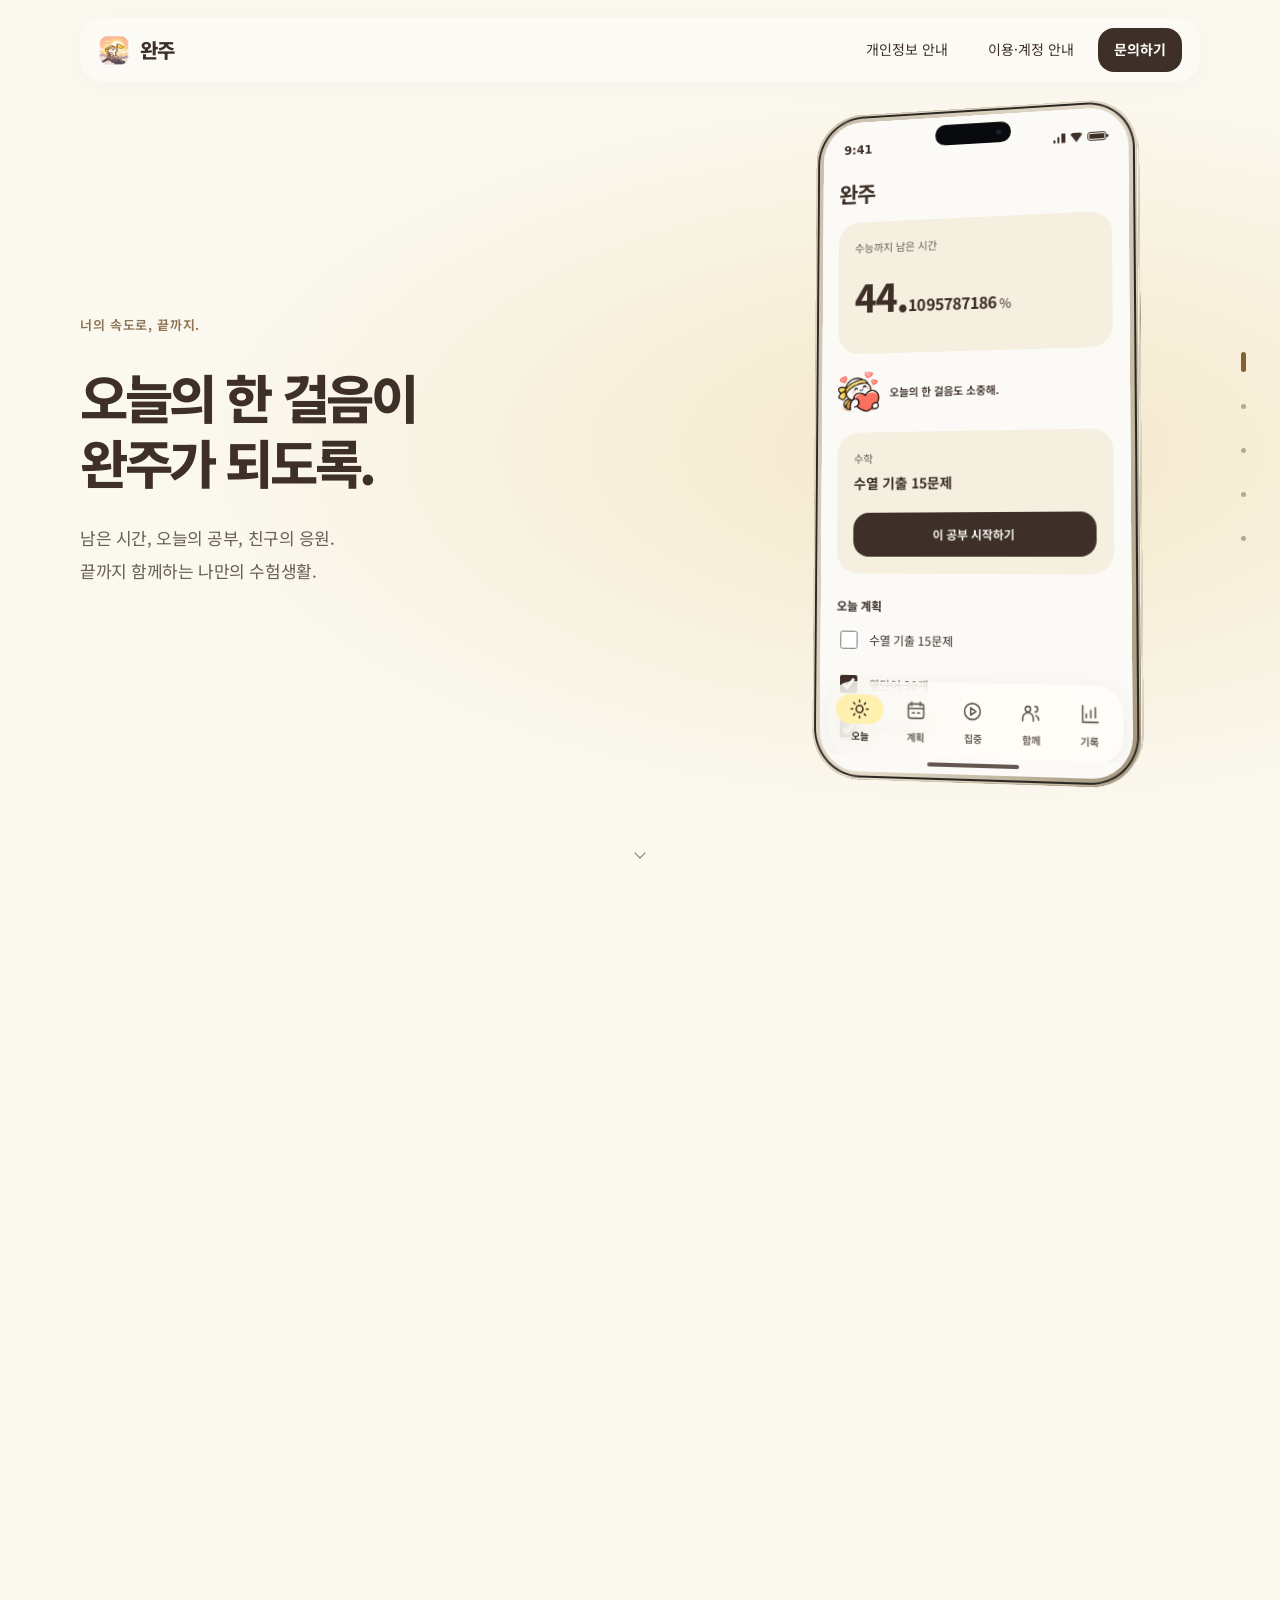
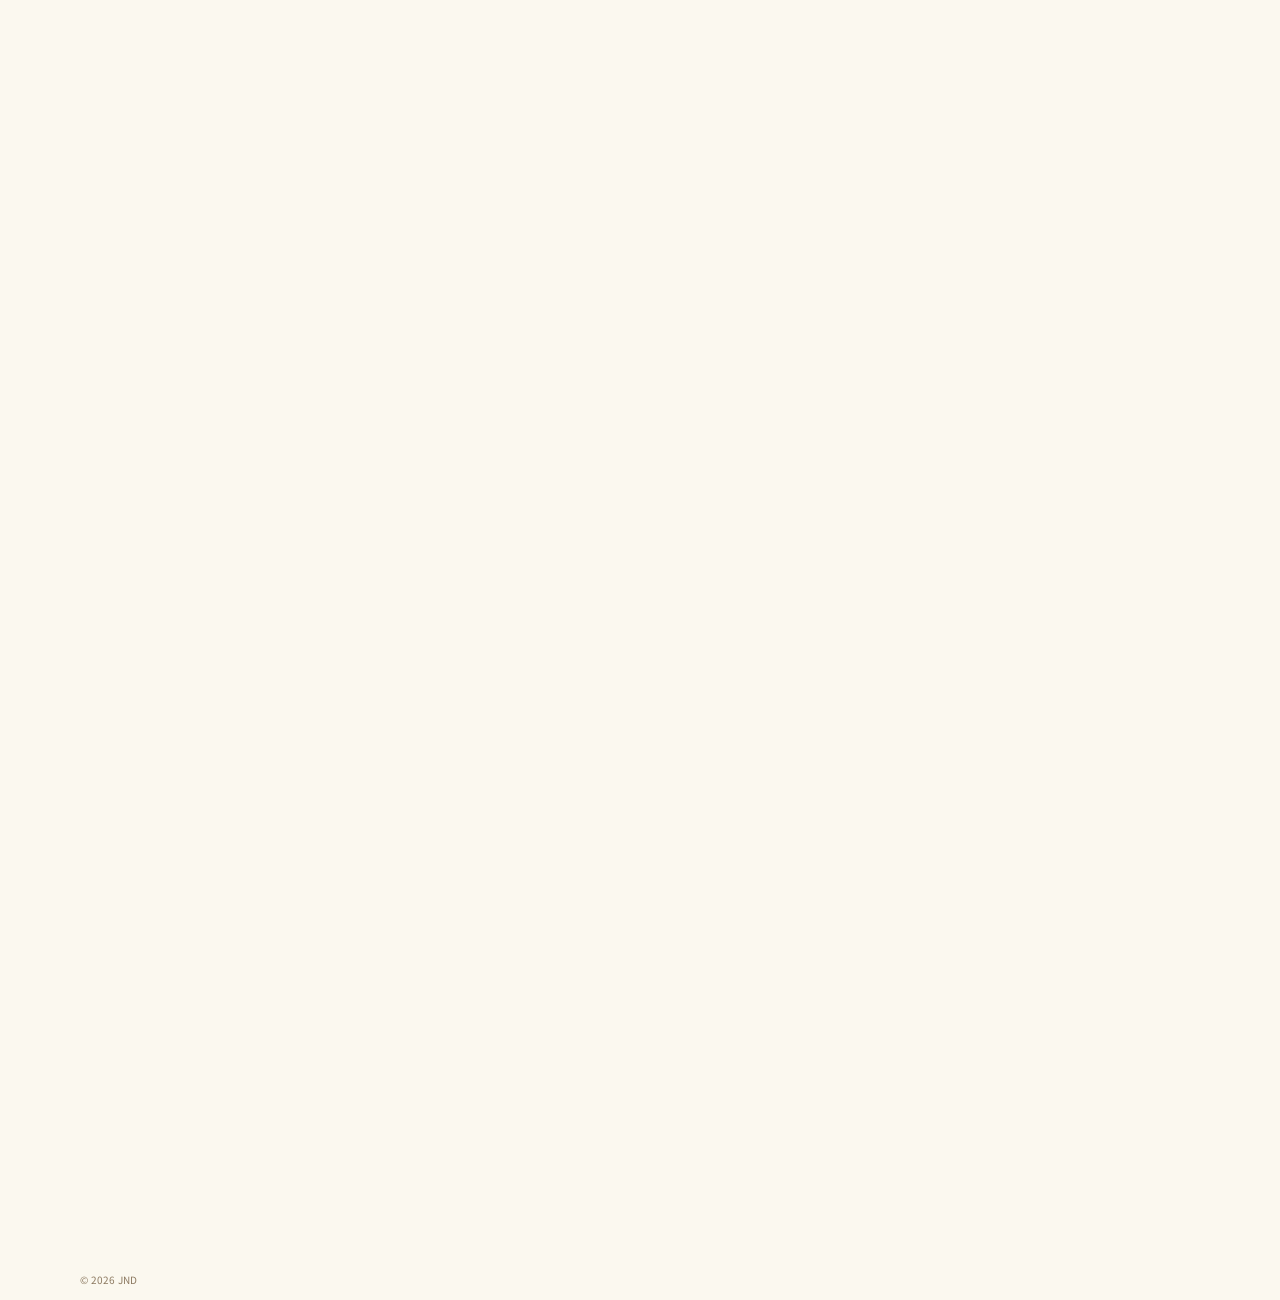
==== commit b3f23f7d: "Keep one fixed story and all app views within the phone screen" ====
--- a/index.html
+++ b/index.html
@@ -6,12 +6,12 @@
 <meta name="description" content="수능까지 남은 시간, 오늘의 공부, 친구의 응원. 너의 속도로 끝까지 함께하는 수험생활 앱 완주.">
 <meta property="og:type" content="website"><meta property="og:locale" content="ko_KR"><meta property="og:site_name" content="완주"><meta property="og:title" content="완주 — 너의 속도로, 끝까지."><meta property="og:description" content="오늘의 한 걸음부터. 남은 시간과 계획, 집중과 응원을 하나로."><meta property="og:image" content="https://wanju.jobnomdeul.com/assets/share.png"><meta property="og:url" content="https://wanju.jobnomdeul.com/">
 <meta name="twitter:card" content="summary"><meta name="twitter:title" content="완주 — 너의 속도로, 끝까지."><meta name="twitter:description" content="오늘의 한 걸음부터."><meta name="twitter:image" content="https://wanju.jobnomdeul.com/assets/share.png">
-<link rel="canonical" href="https://wanju.jobnomdeul.com/"><link rel="icon" href="./assets/logo.webp" type="image/webp"><link rel="apple-touch-icon" href="./assets/share.png"><link rel="stylesheet" href="./styles.css?v=20261124-13"><link rel="stylesheet" href="./showcase.css?v=20261124-13"><link rel="stylesheet" href="./device.css?v=20261124-13"><link rel="stylesheet" href="./explorer.css?v=20261124-13"><script src="./app.js?v=20261124-13" defer></script><script src="./explorer.js?v=20261124-13" defer></script><script src="./device.js?v=20261124-13" defer></script>
+<link rel="canonical" href="https://wanju.jobnomdeul.com/"><link rel="icon" href="./assets/logo.webp" type="image/webp"><link rel="apple-touch-icon" href="./assets/share.png"><link rel="stylesheet" href="./styles.css?v=20261124-14"><link rel="stylesheet" href="./showcase.css?v=20261124-14"><link rel="stylesheet" href="./device.css?v=20261124-14"><link rel="stylesheet" href="./explorer.css?v=20261124-14"><script src="./app.js?v=20261124-14" defer></script><script src="./explorer.js?v=20261124-14" defer></script><script src="./device.js?v=20261124-14" defer></script>
 </head>
 <body class="showcase single-phone-site"><div class="site-atmosphere" aria-hidden="true"></div>
 <a class="skip-link" href="#main">본문으로 바로가기</a>
 <header class="site-header" id="top"><div class="container header-inner"><a class="brand" href="#intro" aria-label="완주 처음으로"><img src="./assets/logo.webp" width="40" height="40" alt=""><span>완주</span></a><button class="menu-toggle" id="menu-toggle" type="button" aria-expanded="false" aria-controls="site-nav" aria-label="메뉴 열기"><span></span><span></span></button><nav id="site-nav" aria-label="주요 메뉴"><a href="./privacy.html">개인정보 안내</a><a href="./support.html">이용·계정 안내</a><a class="nav-cta" href="mailto:jobnomdeul@gmail.com">문의하기</a></nav></div></header>
-<div class="device-stage interactive-device persistent-phone"><div class="device" aria-label="직접 둘러보는 완주 앱"><div class="device-rim"></div><div class="device-screen"><div class="device-status" aria-hidden="true"><span>9:41</span><span class="status-icons"><i class="signal"></i><i class="wifi"></i><i class="battery"></i></span></div><div class="phone-app-view"><div id="demo-panel" class="demo-panel" role="tabpanel" aria-labelledby="tab-today" tabindex="0"></div><div class="demo-tab-list demo-bottom-nav" role="tablist" aria-label="완주 화면 선택"><button id="tab-today" type="button" role="tab" aria-selected="true" aria-controls="demo-panel" tabindex="0" data-demo="today"><span data-icon="sun" aria-hidden="true"></span><strong>오늘</strong></button><button id="tab-plan" type="button" role="tab" aria-selected="false" aria-controls="demo-panel" tabindex="-1" data-demo="plan"><span data-icon="calendar" aria-hidden="true"></span><strong>계획</strong></button><button id="tab-focus" type="button" role="tab" aria-selected="false" aria-controls="demo-panel" tabindex="-1" data-demo="focus"><span data-icon="play" aria-hidden="true"></span><strong>집중</strong></button><button id="tab-together" type="button" role="tab" aria-selected="false" aria-controls="demo-panel" tabindex="-1" data-demo="together"><span data-icon="users" aria-hidden="true"></span><strong>함께</strong></button><button id="tab-record" type="button" role="tab" aria-selected="false" aria-controls="demo-panel" tabindex="-1" data-demo="record"><span data-icon="chart" aria-hidden="true"></span><strong>기록</strong></button></div></div><div class="phone-lock-view" hidden inert><div class="lock-wallpaper" aria-hidden="true"><div class="mountain mountain-back"></div><div class="mountain mountain-front"></div><div class="wallpaper-sun"></div></div><div class="lock-ui"><span class="lock-symbol" data-icon="lock" aria-hidden="true"></span><p class="lock-date">6월 17일 수요일</p><div class="lock-clock">19:41</div><p class="lock-motto">작은 한 걸음도, 앞으로.</p><button type="button" class="live-card" data-open-focus aria-label="수학 공부 화면 열기"><div class="live-card-top"><img src="./assets/logo.webp" width="24" height="24" alt=""><strong>완주</strong><span><i></i>공부 중</span></div><div class="live-card-content"><span class="mascot" data-sticker="2" aria-hidden="true"></span><div><span>수학 · 수열 기출</span><strong id="lock-timer">00:25:08</strong></div></div><div class="live-progress"><span></span></div><p>오늘 3시간 24분 <span>목표 5시간</span></p></div><div class="lock-shortcuts" aria-hidden="true"><span data-icon="flashlight"></span><span data-icon="camera"></span></div></div></div><div class="phone-chat-view" hidden inert><div class="conversation-top"><button type="button" class="icon-button chat-back" data-chat-back aria-label="파티로 돌아가기"><span data-icon="back" aria-hidden="true"></span></button><span class="mascot" data-sticker="4" aria-hidden="true"></span><div><strong>오늘도 완주</strong><span>지민 · 서연 · 도윤 · 나</span></div><span data-icon="more" aria-hidden="true"></span></div><div class="conversation-log" id="conversation-log" aria-label="파티 대화 미리보기"><div class="chat-day">6월 17일 수요일</div><div class="friend-message"><span class="mascot chat-avatar" data-sticker="5" aria-hidden="true"></span><div><span class="chat-name">김서연</span><p class="chat-bubble">나 영어 끝! 다들 어디까지 했어?</p><time>오후 7:38</time></div></div><div class="friend-message"><span class="mascot chat-avatar" data-sticker="22" aria-hidden="true"></span><div><span class="chat-name">박지민</span><p class="chat-bubble">수열 마지막 두 문제 남았다!</p><time>오후 7:39</time></div></div><p class="chat-bubble own">나도 조금만 더 하고 쉬자!</p><div class="standalone-sticker own"><span class="mascot" data-sticker="0" role="img" aria-label="주먹 들고 응원"></span><span>오후 7:40</span></div></div><div class="sticker-composer"><div class="sticker-tray-header"><span>완주의 표정</span><button id="send-sticker" type="button" aria-label="선택한 응원 보내기"><span data-icon="send" aria-hidden="true"></span></button></div><div id="sticker-tray" class="sticker-tray" aria-label="응원 이모티콘 선택"></div></div></div><div class="gesture-bar" aria-hidden="true"></div></div></div><div class="device-shadow" aria-hidden="true"></div></div><main id="main">
+<div class="device-stage interactive-device persistent-phone"><div class="device" aria-label="직접 둘러보는 완주 앱"><div class="device-rim"></div><div class="device-screen"><div class="device-status" aria-hidden="true"><span>9:41</span><span class="status-icons"><i class="signal"></i><i class="wifi"></i><i class="battery"></i></span></div><div class="phone-app-view"><div id="demo-panel" class="demo-panel" role="tabpanel" aria-labelledby="tab-today" tabindex="0"></div><div class="demo-tab-list demo-bottom-nav" role="tablist" aria-label="완주 화면 선택"><button id="tab-today" type="button" role="tab" aria-selected="true" aria-controls="demo-panel" tabindex="0" data-demo="today"><span data-icon="sun" aria-hidden="true"></span><strong>오늘</strong></button><button id="tab-plan" type="button" role="tab" aria-selected="false" aria-controls="demo-panel" tabindex="-1" data-demo="plan"><span data-icon="calendar" aria-hidden="true"></span><strong>계획</strong></button><button id="tab-focus" type="button" role="tab" aria-selected="false" aria-controls="demo-panel" tabindex="-1" data-demo="focus"><span data-icon="play" aria-hidden="true"></span><strong>집중</strong></button><button id="tab-together" type="button" role="tab" aria-selected="false" aria-controls="demo-panel" tabindex="-1" data-demo="together"><span data-icon="users" aria-hidden="true"></span><strong>함께</strong></button><button id="tab-record" type="button" role="tab" aria-selected="false" aria-controls="demo-panel" tabindex="-1" data-demo="record"><span data-icon="chart" aria-hidden="true"></span><strong>기록</strong></button></div></div><div class="phone-lock-view" hidden inert><div class="lock-wallpaper" aria-hidden="true"><div class="mountain mountain-back"></div><div class="mountain mountain-front"></div><div class="wallpaper-sun"></div></div><div class="lock-ui"><span class="lock-symbol" data-icon="lock" aria-hidden="true"></span><p class="lock-date">6월 17일 수요일</p><div class="lock-clock">19:41</div><p class="lock-motto">작은 한 걸음도, 앞으로.</p><button type="button" class="live-card" data-open-focus aria-label="수학 공부 화면 열기"><div class="live-card-top"><img src="./assets/logo.webp" width="24" height="24" alt=""><strong>완주</strong><span><i></i>공부 중</span></div><div class="live-card-content"><span class="mascot" data-sticker="2" aria-hidden="true"></span><div><span>수학 · 수열 기출</span><strong id="lock-timer">00:25:08</strong></div></div><div class="live-progress"><span></span></div><p>오늘 3시간 24분 <span>목표 5시간</span></p></button><div class="lock-shortcuts" aria-hidden="true"><span data-icon="flashlight"></span><span data-icon="camera"></span></div></div></div><div class="phone-chat-view" hidden inert><div class="conversation-top"><button type="button" class="icon-button chat-back" data-chat-back aria-label="파티로 돌아가기"><span data-icon="back" aria-hidden="true"></span></button><span class="mascot" data-sticker="4" aria-hidden="true"></span><div><strong>오늘도 완주</strong><span>지민 · 서연 · 도윤 · 나</span></div><span data-icon="more" aria-hidden="true"></span></div><div class="conversation-log" id="conversation-log" aria-label="파티 대화 미리보기"><div class="chat-day">6월 17일 수요일</div><div class="friend-message"><span class="mascot chat-avatar" data-sticker="5" aria-hidden="true"></span><div><span class="chat-name">김서연</span><p class="chat-bubble">나 영어 끝! 다들 어디까지 했어?</p><time>오후 7:38</time></div></div><div class="friend-message"><span class="mascot chat-avatar" data-sticker="22" aria-hidden="true"></span><div><span class="chat-name">박지민</span><p class="chat-bubble">수열 마지막 두 문제 남았다!</p><time>오후 7:39</time></div></div><p class="chat-bubble own">나도 조금만 더 하고 쉬자!</p><div class="standalone-sticker own"><span class="mascot" data-sticker="0" role="img" aria-label="주먹 들고 응원"></span><span>오후 7:40</span></div></div><div class="sticker-composer"><div class="sticker-tray-header"><span>완주의 표정</span><button id="send-sticker" type="button" aria-label="선택한 응원 보내기"><span data-icon="send" aria-hidden="true"></span></button></div><div id="sticker-tray" class="sticker-tray" aria-label="응원 이모티콘 선택"></div></div></div><div class="gesture-bar" aria-hidden="true"></div></div></div><div class="device-shadow" aria-hidden="true"></div></div><main id="main">
 <section class="scene intro-scene" id="intro" aria-labelledby="hero-heading"><div class="scene-inner"><div class="scene-copy"><span class="eyebrow">너의 속도로, 끝까지.</span><h1 id="hero-heading">오늘의 한 걸음이<br>완주가 되도록.</h1><p>남은 시간, 오늘의 공부, 친구의 응원.<br>끝까지 함께하는 나만의 수험생활.</p><a class="scene-link" href="#experience">완주 둘러보기 <span data-icon="arrow" aria-hidden="true"></span></a></div></div><a class="scroll-cue" href="#experience" aria-label="앱 둘러보기로 이동"><span></span></a></section>
 <section class="scene experience-scene" id="experience" aria-labelledby="experience-heading"><div class="scene-inner"><div class="scene-copy"><span class="eyebrow">하루가 자연스럽게 이어지는 곳</span><h2 id="experience-heading">계획하고, 집중하고.<br>함께 쌓아가는 하루.</h2><p>오늘 할 일을 정하고 바로 공부를 시작해요.<br>친구가 보내온 응원까지, 모두 한곳에.</p></div></div></section>
 <section class="scene lock-scene" id="lockscreen" aria-labelledby="lock-heading"><div class="scene-inner"><div class="scene-copy"><span class="eyebrow">화면을 꺼도 이어지는 집중</span><h2 id="lock-heading">지금 잘하고 있어.<br>한눈에 보이는 몰입.</h2><p>앱을 다시 열지 않아도 괜찮아요.<br>잠금화면에서 지금의 공부를 확인하세요.</p><span class="quiet-label">Live Activity · 공부 타이머 알림</span></div></div></section>
--- a/explorer.css
+++ b/explorer.css
@@ -3,6 +3,8 @@
 .site-atmosphere{position:fixed;inset:0;z-index:-1;pointer-events:none;background-color:var(--scene-bg);transition:background-color .6s ease}
 .site-atmosphere:before{content:'';position:absolute;inset:0;background:radial-gradient(ellipse at 76% 50%,var(--scene-glow),transparent 58%);opacity:.6;transition:background .6s}
 .single-phone-site .scene{background:transparent}.single-phone-site .scene-inner{position:relative;z-index:1}
+.live-story{position:fixed;left:max(48px,calc((100vw - 1120px)/2));top:50%;transform:translateY(-50%);width:min(520px,calc(50vw - 85px));z-index:5}
+.single-phone-site .scene .scene-copy[hidden]{display:none}.story-store[hidden]{display:none}.live-story .store-badges{justify-content:flex-start}.live-story .release-caption{font-size:12px;margin-top:10px}
 .persistent-phone{position:fixed;right:max(34px,calc((100vw - 1120px)/2));top:50%;transform:translateY(-50%);width:min(450px,calc(50vw - 60px));z-index:10;--device-width:330px}
 .single-phone-site .persistent-phone .device{--device-width:330px}
 .phone-app-view,.phone-chat-view{position:relative;flex:1;min-height:0;display:flex;flex-direction:column}
@@ -21,6 +23,7 @@
 @media(min-width:901px) and (max-height:800px){.single-phone-site .persistent-phone .device{--device-width:280px}.phone-lock-view{padding-top:42px}}
 @media(max-width:1100px) and (min-width:901px){.persistent-phone{right:25px;width:43vw}.single-phone-site .scene-copy h1,.single-phone-site .scene-copy h2{font-size:40px}}
 @media(max-width:900px){
+ .live-story{left:16px;right:16px;top:94px;transform:none;width:auto}.single-phone-site .live-story.is-download h1{font-size:24px}.live-story.is-download h1 br{display:none}.single-phone-site .live-story.is-download>p{display:none}.live-story .store-badges{justify-content:center;margin-top:13px}.live-story .release-caption{font-size:10px;margin-top:7px}
  .single-phone-site .scene-inner{display:block;padding:94px 0 0;min-height:100svh;width:calc(100% - 32px)}
  .single-phone-site .scene-copy{max-width:600px;margin-inline:auto;text-align:center}.single-phone-site .scene-copy .eyebrow{display:none}.single-phone-site .scene-copy h1,.single-phone-site .scene-copy h2{font-size:29px;line-height:1.24}.single-phone-site .scene-copy>p{font-size:12px;line-height:1.6;margin-top:12px}.single-phone-site .scene-link{display:none}.single-phone-site .quiet-label{display:none}
  .persistent-phone{right:auto;left:50%;top:auto;bottom:18px;transform:translateX(-50%);width:calc(100% - 30px);max-width:420px;padding:0 10px 6px}
@@ -28,6 +31,7 @@
  .single-phone-site .phone-lock-view{padding-top:46px}.single-phone-site .download-content{align-items:center;max-width:100%;padding:0}.single-phone-site .download-content .summit-mascot{display:none}.single-phone-site .download-content h2{font-size:29px}.single-phone-site .download-content>p{display:none}.single-phone-site .download-content .store-badges{margin-top:15px;gap:10px}.single-phone-site .download-content .release-caption{display:block;font-size:10px;margin-top:7px}.single-phone-site .site-footer{bottom:2px;left:12px;z-index:1}.single-phone-site .footer-copyright{font-size:8px}
 }
 @media(max-width:900px) and (max-height:760px){.single-phone-site .scene-inner{padding-top:84px}.single-phone-site .scene-copy h1,.single-phone-site .scene-copy h2{font-size:25px}.single-phone-site .scene-copy>p{display:none}.single-phone-site .persistent-phone .device{--device-width:clamp(205px,calc((100svh - 200px)/2.04),270px)}.single-phone-site .download-content .store-badges{margin-top:8px}.single-phone-site .store-button img{width:118px;height:40px}.single-phone-site .google-store img{width:134px;height:52px}.single-phone-site .download-content .release-caption{display:none}}
+@media(max-width:900px) and (max-height:760px){.live-story{top:84px}.live-story .release-caption{display:none}.live-story .store-badges{margin-top:8px}}
 @media(prefers-reduced-motion:reduce){.site-atmosphere,.site-atmosphere:before{transition:none}}
 @media(max-width:900px){.single-phone-site .download-content h2{font-size:24px}.single-phone-site .download-content h2 br{display:none}}
 @media(max-width:900px) and (max-height:760px){
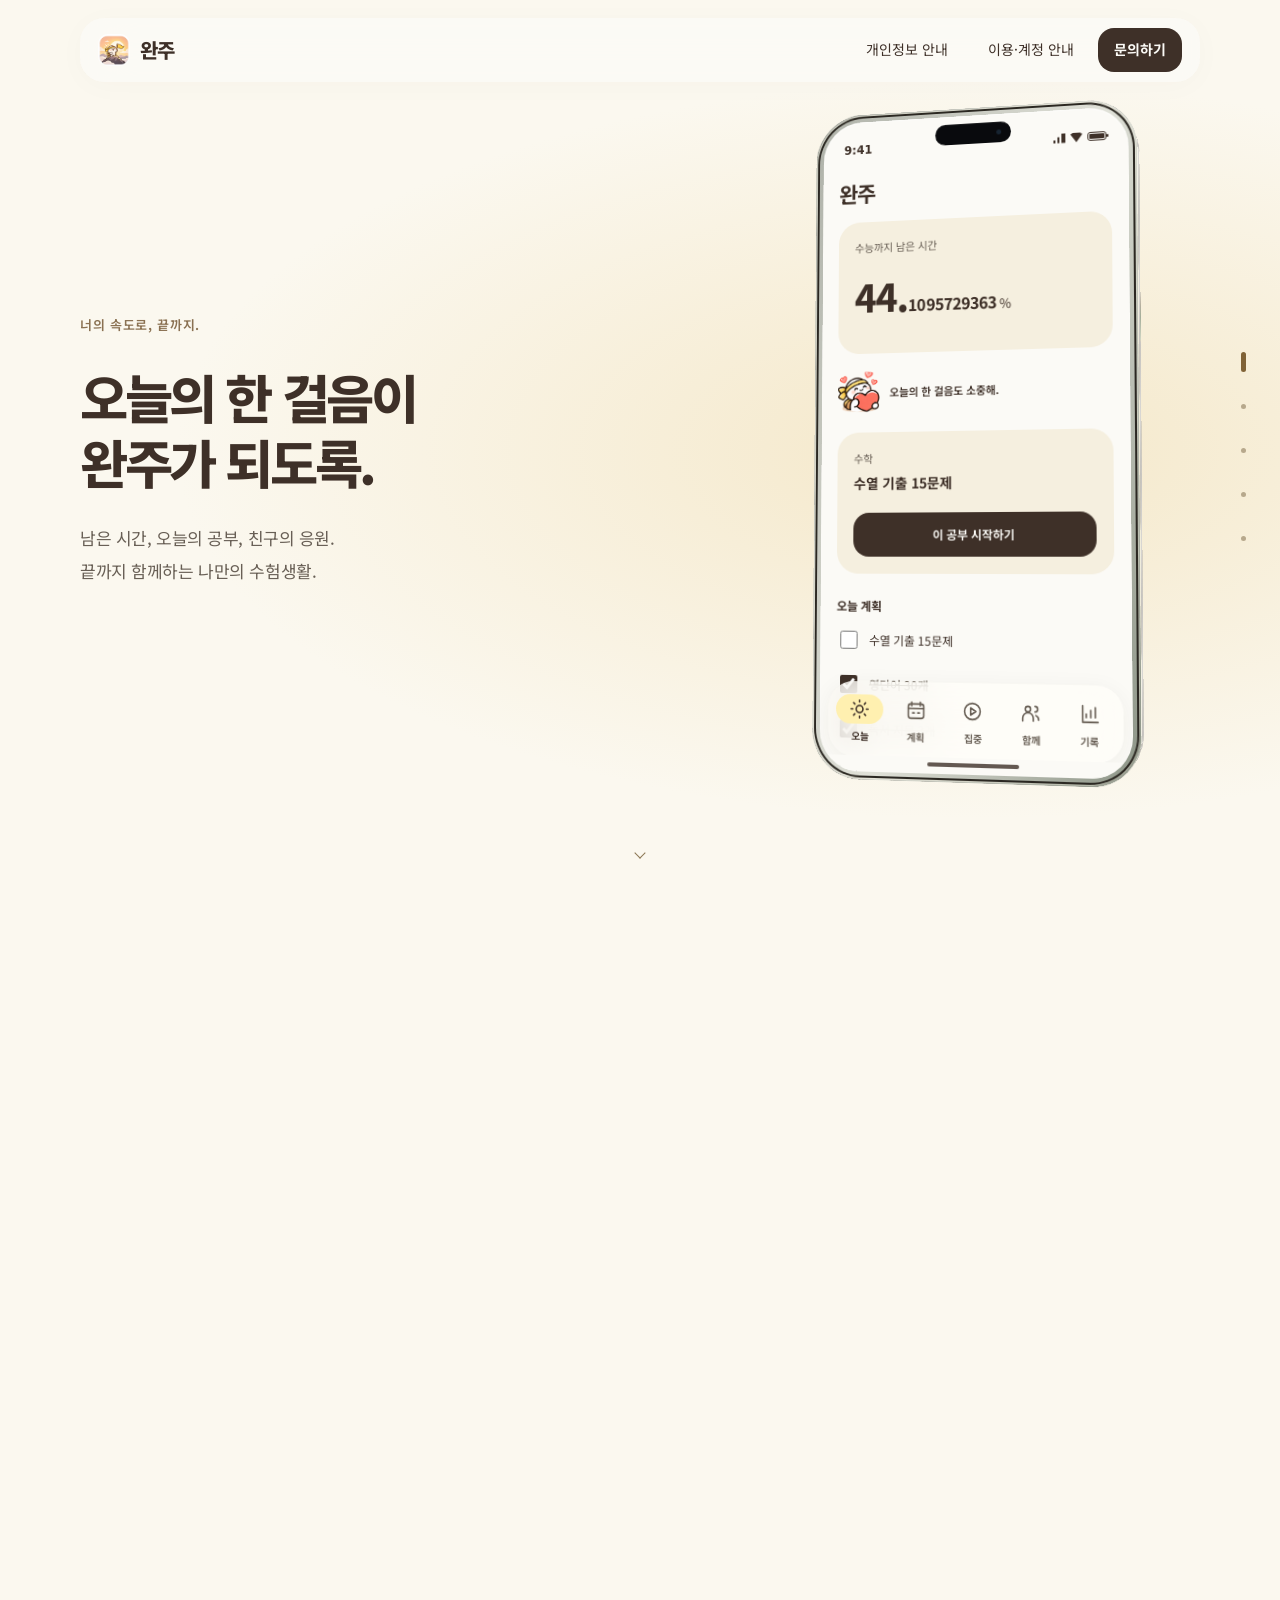
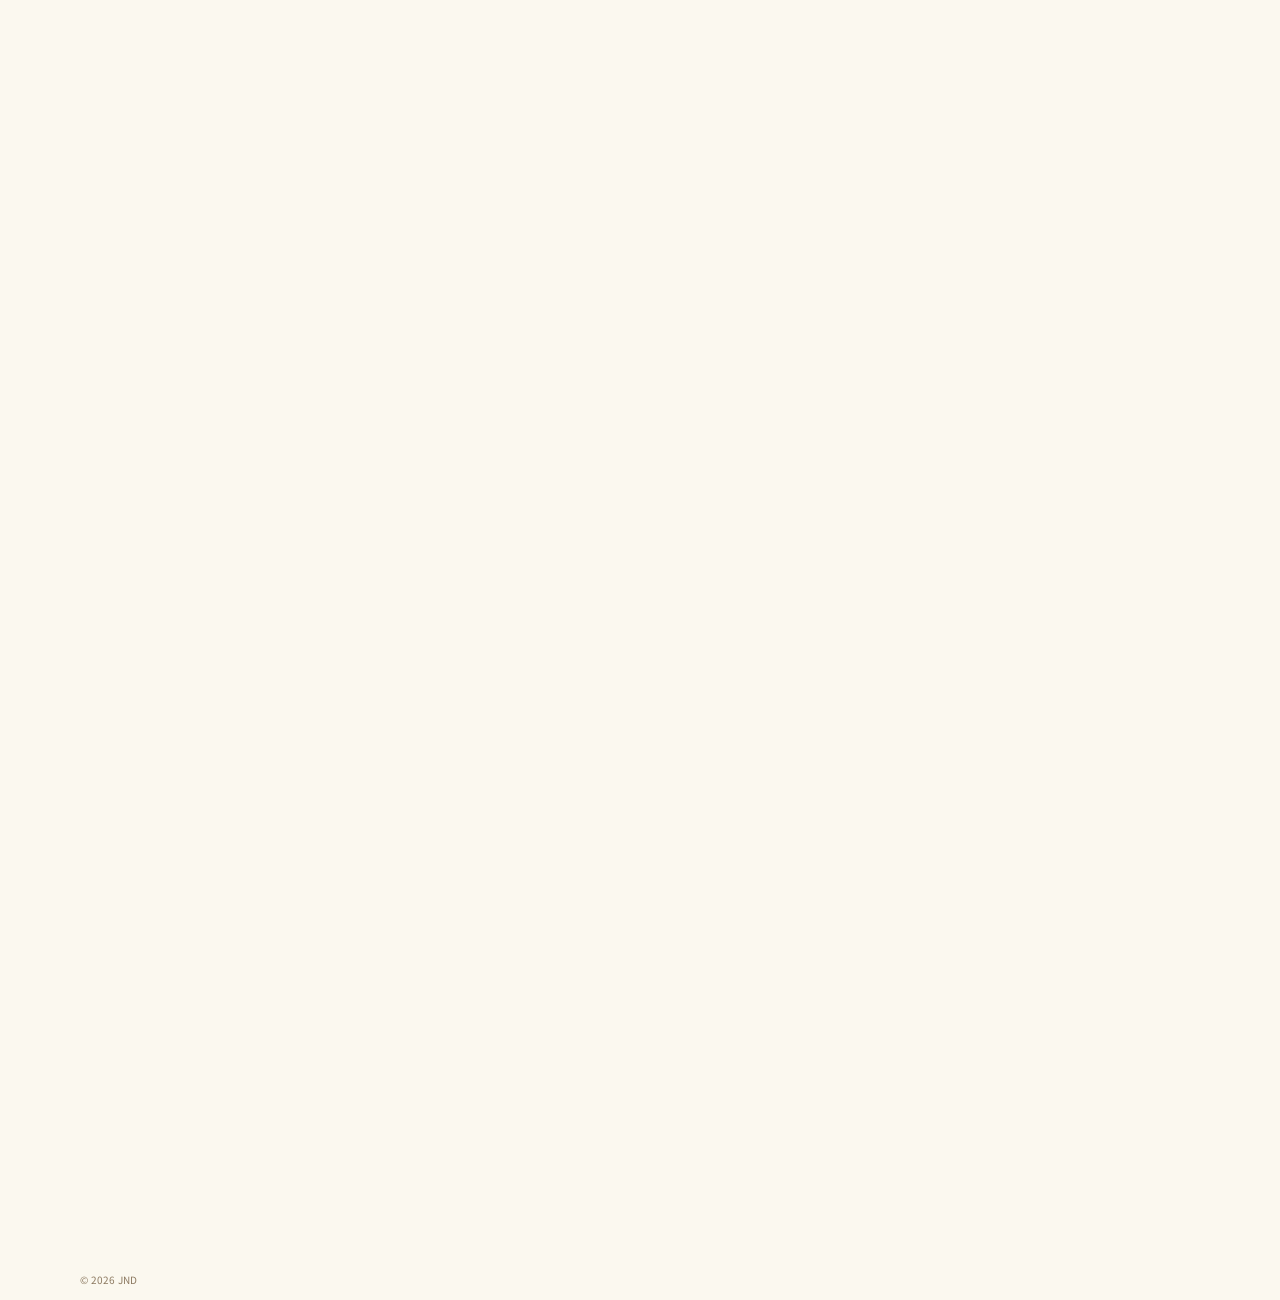
==== commit 98ddb135: "Add warm sticker replies, a compact chat header, and realistic rear materials" ====
--- a/index.html
+++ b/index.html
@@ -6,12 +6,12 @@
 <meta name="description" content="수능까지 남은 시간, 오늘의 공부, 친구의 응원. 너의 속도로 끝까지 함께하는 수험생활 앱 완주.">
 <meta property="og:type" content="website"><meta property="og:locale" content="ko_KR"><meta property="og:site_name" content="완주"><meta property="og:title" content="완주 — 너의 속도로, 끝까지."><meta property="og:description" content="오늘의 한 걸음부터. 남은 시간과 계획, 집중과 응원을 하나로."><meta property="og:image" content="https://wanju.jobnomdeul.com/assets/share.png"><meta property="og:url" content="https://wanju.jobnomdeul.com/">
 <meta name="twitter:card" content="summary"><meta name="twitter:title" content="완주 — 너의 속도로, 끝까지."><meta name="twitter:description" content="오늘의 한 걸음부터."><meta name="twitter:image" content="https://wanju.jobnomdeul.com/assets/share.png">
-<link rel="canonical" href="https://wanju.jobnomdeul.com/"><link rel="icon" href="./assets/logo.webp" type="image/webp"><link rel="apple-touch-icon" href="./assets/share.png"><link rel="stylesheet" href="./styles.css?v=20261124-14"><link rel="stylesheet" href="./showcase.css?v=20261124-14"><link rel="stylesheet" href="./device.css?v=20261124-14"><link rel="stylesheet" href="./explorer.css?v=20261124-14"><script src="./app.js?v=20261124-14" defer></script><script src="./explorer.js?v=20261124-14" defer></script><script src="./device.js?v=20261124-14" defer></script>
+<link rel="canonical" href="https://wanju.jobnomdeul.com/"><link rel="icon" href="./assets/logo.webp" type="image/webp"><link rel="apple-touch-icon" href="./assets/share.png"><link rel="stylesheet" href="./styles.css?v=20261124-15"><link rel="stylesheet" href="./showcase.css?v=20261124-15"><link rel="stylesheet" href="./device.css?v=20261124-15"><link rel="stylesheet" href="./explorer.css?v=20261124-15"><script src="./app.js?v=20261124-15" defer></script><script src="./explorer.js?v=20261124-15" defer></script><script src="./device.js?v=20261124-15" defer></script>
 </head>
 <body class="showcase single-phone-site"><div class="site-atmosphere" aria-hidden="true"></div>
 <a class="skip-link" href="#main">본문으로 바로가기</a>
 <header class="site-header" id="top"><div class="container header-inner"><a class="brand" href="#intro" aria-label="완주 처음으로"><img src="./assets/logo.webp" width="40" height="40" alt=""><span>완주</span></a><button class="menu-toggle" id="menu-toggle" type="button" aria-expanded="false" aria-controls="site-nav" aria-label="메뉴 열기"><span></span><span></span></button><nav id="site-nav" aria-label="주요 메뉴"><a href="./privacy.html">개인정보 안내</a><a href="./support.html">이용·계정 안내</a><a class="nav-cta" href="mailto:jobnomdeul@gmail.com">문의하기</a></nav></div></header>
-<div class="device-stage interactive-device persistent-phone"><div class="device" aria-label="직접 둘러보는 완주 앱"><div class="device-rim"></div><div class="device-screen"><div class="device-status" aria-hidden="true"><span>9:41</span><span class="status-icons"><i class="signal"></i><i class="wifi"></i><i class="battery"></i></span></div><div class="phone-app-view"><div id="demo-panel" class="demo-panel" role="tabpanel" aria-labelledby="tab-today" tabindex="0"></div><div class="demo-tab-list demo-bottom-nav" role="tablist" aria-label="완주 화면 선택"><button id="tab-today" type="button" role="tab" aria-selected="true" aria-controls="demo-panel" tabindex="0" data-demo="today"><span data-icon="sun" aria-hidden="true"></span><strong>오늘</strong></button><button id="tab-plan" type="button" role="tab" aria-selected="false" aria-controls="demo-panel" tabindex="-1" data-demo="plan"><span data-icon="calendar" aria-hidden="true"></span><strong>계획</strong></button><button id="tab-focus" type="button" role="tab" aria-selected="false" aria-controls="demo-panel" tabindex="-1" data-demo="focus"><span data-icon="play" aria-hidden="true"></span><strong>집중</strong></button><button id="tab-together" type="button" role="tab" aria-selected="false" aria-controls="demo-panel" tabindex="-1" data-demo="together"><span data-icon="users" aria-hidden="true"></span><strong>함께</strong></button><button id="tab-record" type="button" role="tab" aria-selected="false" aria-controls="demo-panel" tabindex="-1" data-demo="record"><span data-icon="chart" aria-hidden="true"></span><strong>기록</strong></button></div></div><div class="phone-lock-view" hidden inert><div class="lock-wallpaper" aria-hidden="true"><div class="mountain mountain-back"></div><div class="mountain mountain-front"></div><div class="wallpaper-sun"></div></div><div class="lock-ui"><span class="lock-symbol" data-icon="lock" aria-hidden="true"></span><p class="lock-date">6월 17일 수요일</p><div class="lock-clock">19:41</div><p class="lock-motto">작은 한 걸음도, 앞으로.</p><button type="button" class="live-card" data-open-focus aria-label="수학 공부 화면 열기"><div class="live-card-top"><img src="./assets/logo.webp" width="24" height="24" alt=""><strong>완주</strong><span><i></i>공부 중</span></div><div class="live-card-content"><span class="mascot" data-sticker="2" aria-hidden="true"></span><div><span>수학 · 수열 기출</span><strong id="lock-timer">00:25:08</strong></div></div><div class="live-progress"><span></span></div><p>오늘 3시간 24분 <span>목표 5시간</span></p></button><div class="lock-shortcuts" aria-hidden="true"><span data-icon="flashlight"></span><span data-icon="camera"></span></div></div></div><div class="phone-chat-view" hidden inert><div class="conversation-top"><button type="button" class="icon-button chat-back" data-chat-back aria-label="파티로 돌아가기"><span data-icon="back" aria-hidden="true"></span></button><span class="mascot" data-sticker="4" aria-hidden="true"></span><div><strong>오늘도 완주</strong><span>지민 · 서연 · 도윤 · 나</span></div><span data-icon="more" aria-hidden="true"></span></div><div class="conversation-log" id="conversation-log" aria-label="파티 대화 미리보기"><div class="chat-day">6월 17일 수요일</div><div class="friend-message"><span class="mascot chat-avatar" data-sticker="5" aria-hidden="true"></span><div><span class="chat-name">김서연</span><p class="chat-bubble">나 영어 끝! 다들 어디까지 했어?</p><time>오후 7:38</time></div></div><div class="friend-message"><span class="mascot chat-avatar" data-sticker="22" aria-hidden="true"></span><div><span class="chat-name">박지민</span><p class="chat-bubble">수열 마지막 두 문제 남았다!</p><time>오후 7:39</time></div></div><p class="chat-bubble own">나도 조금만 더 하고 쉬자!</p><div class="standalone-sticker own"><span class="mascot" data-sticker="0" role="img" aria-label="주먹 들고 응원"></span><span>오후 7:40</span></div></div><div class="sticker-composer"><div class="sticker-tray-header"><span>완주의 표정</span><button id="send-sticker" type="button" aria-label="선택한 응원 보내기"><span data-icon="send" aria-hidden="true"></span></button></div><div id="sticker-tray" class="sticker-tray" aria-label="응원 이모티콘 선택"></div></div></div><div class="gesture-bar" aria-hidden="true"></div></div></div><div class="device-shadow" aria-hidden="true"></div></div><main id="main">
+<div class="device-stage interactive-device persistent-phone"><div class="device" aria-label="직접 둘러보는 완주 앱"><div class="device-rim"></div><div class="device-screen"><div class="device-status" aria-hidden="true"><span>9:41</span><span class="status-icons"><i class="signal"></i><i class="wifi"></i><i class="battery"></i></span></div><div class="phone-app-view"><div id="demo-panel" class="demo-panel" role="tabpanel" aria-labelledby="tab-today" tabindex="0"></div><div class="demo-tab-list demo-bottom-nav" role="tablist" aria-label="완주 화면 선택"><button id="tab-today" type="button" role="tab" aria-selected="true" aria-controls="demo-panel" tabindex="0" data-demo="today"><span data-icon="sun" aria-hidden="true"></span><strong>오늘</strong></button><button id="tab-plan" type="button" role="tab" aria-selected="false" aria-controls="demo-panel" tabindex="-1" data-demo="plan"><span data-icon="calendar" aria-hidden="true"></span><strong>계획</strong></button><button id="tab-focus" type="button" role="tab" aria-selected="false" aria-controls="demo-panel" tabindex="-1" data-demo="focus"><span data-icon="play" aria-hidden="true"></span><strong>집중</strong></button><button id="tab-together" type="button" role="tab" aria-selected="false" aria-controls="demo-panel" tabindex="-1" data-demo="together"><span data-icon="users" aria-hidden="true"></span><strong>함께</strong></button><button id="tab-record" type="button" role="tab" aria-selected="false" aria-controls="demo-panel" tabindex="-1" data-demo="record"><span data-icon="chart" aria-hidden="true"></span><strong>기록</strong></button></div></div><div class="phone-lock-view" hidden inert><div class="lock-wallpaper" aria-hidden="true"><div class="mountain mountain-back"></div><div class="mountain mountain-front"></div><div class="wallpaper-sun"></div></div><div class="lock-ui"><span class="lock-symbol" data-icon="lock" aria-hidden="true"></span><p class="lock-date">6월 17일 수요일</p><div class="lock-clock">19:41</div><p class="lock-motto">작은 한 걸음도, 앞으로.</p><button type="button" class="live-card" data-open-focus aria-label="수학 공부 화면 열기"><div class="live-card-top"><img src="./assets/logo.webp" width="24" height="24" alt=""><strong>완주</strong><span><i></i>공부 중</span></div><div class="live-card-content"><span class="mascot" data-sticker="2" aria-hidden="true"></span><div><span>수학 · 수열 기출</span><strong id="lock-timer">00:25:08</strong></div></div><div class="live-progress"><span></span></div><p>오늘 3시간 24분 <span>목표 5시간</span></p></button><div class="lock-shortcuts" aria-hidden="true"><span data-icon="flashlight"></span><span data-icon="camera"></span></div></div></div><div class="phone-chat-view" hidden inert><div class="conversation-top"><button type="button" class="icon-button chat-back" data-chat-back aria-label="파티로 돌아가기"><span data-icon="back" aria-hidden="true"></span></button><strong>오늘도 완주</strong></div><div class="conversation-log" id="conversation-log" aria-label="파티 대화 미리보기"><div class="chat-day">6월 17일 수요일</div><div class="friend-message"><span class="mascot chat-avatar" data-sticker="5" aria-hidden="true"></span><div><span class="chat-name">김서연</span><p class="chat-bubble">나 영어 끝! 다들 어디까지 했어?</p><time>오후 7:38</time></div></div><div class="friend-message"><span class="mascot chat-avatar" data-sticker="22" aria-hidden="true"></span><div><span class="chat-name">박지민</span><p class="chat-bubble">수열 마지막 두 문제 남았다!</p><time>오후 7:39</time></div></div><p class="chat-bubble own">나도 조금만 더 하고 쉬자!</p><div class="standalone-sticker own"><span class="mascot" data-sticker="0" role="img" aria-label="주먹 들고 응원"></span><span>오후 7:40</span></div></div><div class="sticker-composer"><div class="sticker-tray-header"><span>완주의 표정</span><button id="send-sticker" type="button" aria-label="선택한 응원 보내기"><span data-icon="send" aria-hidden="true"></span></button></div><div id="sticker-tray" class="sticker-tray" aria-label="응원 이모티콘 선택"></div></div></div><div class="gesture-bar" aria-hidden="true"></div></div></div><div class="device-shadow" aria-hidden="true"></div></div><main id="main">
 <section class="scene intro-scene" id="intro" aria-labelledby="hero-heading"><div class="scene-inner"><div class="scene-copy"><span class="eyebrow">너의 속도로, 끝까지.</span><h1 id="hero-heading">오늘의 한 걸음이<br>완주가 되도록.</h1><p>남은 시간, 오늘의 공부, 친구의 응원.<br>끝까지 함께하는 나만의 수험생활.</p><a class="scene-link" href="#experience">완주 둘러보기 <span data-icon="arrow" aria-hidden="true"></span></a></div></div><a class="scroll-cue" href="#experience" aria-label="앱 둘러보기로 이동"><span></span></a></section>
 <section class="scene experience-scene" id="experience" aria-labelledby="experience-heading"><div class="scene-inner"><div class="scene-copy"><span class="eyebrow">하루가 자연스럽게 이어지는 곳</span><h2 id="experience-heading">계획하고, 집중하고.<br>함께 쌓아가는 하루.</h2><p>오늘 할 일을 정하고 바로 공부를 시작해요.<br>친구가 보내온 응원까지, 모두 한곳에.</p></div></div></section>
 <section class="scene lock-scene" id="lockscreen" aria-labelledby="lock-heading"><div class="scene-inner"><div class="scene-copy"><span class="eyebrow">화면을 꺼도 이어지는 집중</span><h2 id="lock-heading">지금 잘하고 있어.<br>한눈에 보이는 몰입.</h2><p>앱을 다시 열지 않아도 괜찮아요.<br>잠금화면에서 지금의 공부를 확인하세요.</p><span class="quiet-label">Live Activity · 공부 타이머 알림</span></div></div></section>
--- a/device.css
+++ b/device.css
@@ -6,25 +6,35 @@
 .rotatable-device .device:before{transform:translateZ(10.5px);backface-visibility:hidden;-webkit-backface-visibility:hidden}
 .rotatable-device .device-screen:before{width:78px;height:21px;top:8px;border-radius:16px;background:radial-gradient(circle at 84% 50%,#172431 0 2px,#090a0d 3px);box-shadow:0 1px 1px #ffffff18 inset}
 .rotatable-device .device-status{cursor:grab;touch-action:none;user-select:none;-webkit-user-select:none}
-.device-back{position:absolute;inset:0;border-radius:49px;background:linear-gradient(115deg,#d9cfbb 0%,#c6baa4 32%,#e4dac6 68%,#b8ab94 100%);transform:rotateY(180deg) translateZ(9px);backface-visibility:hidden;-webkit-backface-visibility:hidden;box-shadow:inset 0 0 0 2px #fbf2df80,inset 0 0 0 5px #8b7c641c;cursor:grab;touch-action:none;overflow:hidden}
-.device-back:after{content:'';position:absolute;inset:6px;border-radius:44px;box-shadow:inset 0 0 0 1px #fff3;pointer-events:none}
-.camera-bump{position:absolute;left:19px;top:20px;width:126px;height:129px;border-radius:31px;background:linear-gradient(145deg,#c9baa0,#b4a48a);box-shadow:2px 4px 8px #57453040,inset 0 1px 2px #fff9,inset 0 0 0 1px #7d6c4c55}
-.camera-lens{position:absolute;width:45px;height:45px;border-radius:50%;background:radial-gradient(circle at 40% 35%,#25434f 0 3%,#101b23 4% 12%,#1f2c3a 13% 16%,#071015 17% 29%,#19252e 30% 34%,#070b10 35% 55%,#a1937a 56% 64%,#453d31 65% 70%,#c9bda5 71%);box-shadow:1px 3px 4px #40342366,inset 0 1px 2px #fff6}
-.lens-one{left:12px;top:12px}.lens-two{left:12px;bottom:12px}.lens-three{right:10px;top:42px}.camera-flash{position:absolute;right:25px;top:13px;width:15px;height:15px;border-radius:50%;background:radial-gradient(#fff7cd,#d8c99f);box-shadow:0 0 0 2px #9f927955}.camera-sensor{position:absolute;right:27px;bottom:15px;width:11px;height:11px;border-radius:100%;background:#413c34;box-shadow:0 0 0 2px #c8bba3}
-.back-wordmark{position:absolute;inset:46% 0 auto;display:flex;align-items:center;flex-direction:column;gap:14px;color:#827153}.back-wordmark img{width:48px;height:48px;border-radius:14px;opacity:.85}.back-wordmark span{font:500 11px system-ui;letter-spacing:.4em;padding-left:.4em}.back-engraving{position:absolute;bottom:42px;width:100%;text-align:center;color:#8c7e67;font-size:9px;letter-spacing:.06em}
-.device-front{position:absolute;inset:0;border-radius:49px;background:linear-gradient(110deg,#c8bda9,#e3dac9 53%,#a19379);transform:translateZ(9px);backface-visibility:hidden;-webkit-backface-visibility:hidden}
+/* Frosted rear glass and a closed, extruded camera assembly. */
+.device-back{position:absolute;inset:0;border-radius:49px;background:linear-gradient(120deg,#dbdad3,#a4a79f 45%,#dadad2);transform:rotateY(180deg) translateZ(9px);backface-visibility:hidden;-webkit-backface-visibility:hidden;transform-style:preserve-3d;cursor:grab;touch-action:pan-y pinch-zoom}
+.device-back:after{content:'';position:absolute;inset:1px;border-radius:48px;box-shadow:inset 0 0 0 .7px #fafbf3aa,inset 0 0 0 2px #777e7120;transform:translateZ(.15px);pointer-events:none}
+.back-glass{position:absolute;inset:2px;border-radius:47px;background:radial-gradient(ellipse at var(--shine-x,50%) var(--shine-y,28%),#ffffff35,transparent 68%),linear-gradient(135deg,#c9c7be,#b5b4ac 48%,#c3c2b9);box-shadow:inset 0 1px 3px #ffffff59,inset -1px -2px 4px #6c716219;transform:translateZ(.2px);pointer-events:none}
+.back-glass:before{content:'';position:absolute;inset:0;border-radius:inherit;opacity:.045;background-image:url("data:image/svg+xml,%3Csvg xmlns='http://www.w3.org/2000/svg' width='128' height='128'%3E%3Cfilter id='n'%3E%3CfeTurbulence type='fractalNoise' baseFrequency='.85' numOctaves='3' stitchTiles='stitch'/%3E%3C/filter%3E%3Cpath fill='%23777' filter='url(%23n)' d='M0 0h128v128H0z'/%3E%3C/svg%3E");pointer-events:none}
+.camera-housing{position:absolute;left:calc(var(--device-width)*.058);top:calc(var(--device-width)*.061);width:calc(var(--device-width)*.382);height:calc(var(--device-width)*.391);transform:translateZ(.3px);transform-style:preserve-3d}
+.camera-bump{position:absolute;inset:0;border-radius:24.6%;background:linear-gradient(135deg,#c2c2b7,#a7ada0 50%,#c5c8bc);box-shadow:inset 0 0 0 1px #f7f8e178,inset 0 -1px 2px #5a655135;transform:translateZ(3px)}
+.camera-shell-edges,.lens-sidewall{position:absolute;inset:0;transform-style:preserve-3d;pointer-events:none}.camera-edge{position:absolute;transform-origin:center;backface-visibility:visible;pointer-events:none}
+.camera-lens{position:absolute;width:calc(var(--device-width)*.1364);height:calc(var(--device-width)*.1364);transform:translateZ(3px);transform-style:preserve-3d}
+.lens-one{left:9.5%;top:9.3%}.lens-two{left:9.5%;bottom:9.3%}.lens-three{right:8%;top:32.6%}
+.lens-rim{position:absolute;inset:0;border-radius:50%;transform:translateZ(2px);background:conic-gradient(from 140deg,#626a63,#c3c8b9 14%,#646e62 29%,#e1e2cd 45%,#8f9989 60%,#3d493e 75%,#bdc4b1 89%,#626a63);box-shadow:inset 0 0 0 .7px #f7f9de88,inset 0 0 0 2px #17281a66}
+.lens-optics{position:absolute;inset:3px;border-radius:50%;transform:translateZ(2.35px);background:radial-gradient(ellipse at 28% 20%,#8eaebc65,transparent 31%),radial-gradient(ellipse at 70% 83%,#3b5c6952,transparent 38%),radial-gradient(circle,#02070a 0 18%,#21414b 20%,#0c191f 25% 38%,#1b3038 41%,#050c10 46% 70%,#2f4549 73%,#080e11 80%);box-shadow:inset 0 0 0 1.2px #060d0f,inset 0 2px 3px #b6d6d226,inset 0 -2px 4px #000b}
+.lens-optics:before{content:'';position:absolute;inset:15%;border-radius:50%;border:.6px solid #8bb6bb29;box-shadow:0 0 0 2px #0005,inset 0 0 0 3px #00101b33}
+.lens-optics:after{content:'';position:absolute;left:19%;top:10%;width:28%;height:13%;border-radius:50%;transform:rotate(-36deg);background:linear-gradient(#dceeff69,#aacbdb0d);filter:blur(.35px)}
+.camera-flash{position:absolute;right:19.8%;top:10%;width:12.2%;height:12%;border-radius:50%;transform:translateZ(3.3px);background:linear-gradient(0deg,transparent 47%,#c8c9b34d 48% 52%,transparent 53%),linear-gradient(90deg,transparent 47%,#c8c9b34d 48% 52%,transparent 53%),radial-gradient(circle at 40% 35%,#fffdf1,#e8e6cc 65%,#b2b5a0 75%);box-shadow:0 0 0 .8px #7e87735e,inset 0 1px 1px #fff9}
+.camera-sensor{position:absolute;right:21.4%;bottom:11.6%;width:9%;height:8.8%;border-radius:50%;transform:translateZ(3.15px);background:radial-gradient(circle at 35% 30%,#596257,#303d33 45%,#1c281e 80%);box-shadow:0 0 0 1px #cfd3bf88,inset 0 0 0 1px #213322}
+.camera-mic{position:absolute;right:11%;top:26%;width:2.3%;height:2.2%;border-radius:50%;background:#3b4537;transform:translateZ(3.15px);box-shadow:inset 0 .5px 1px #142012}
+.device-front{position:absolute;inset:0;border-radius:49px;background:linear-gradient(110deg,#aeb1a8,#e0e1d8 53%,#8b9385);transform:translateZ(9px);backface-visibility:hidden;-webkit-backface-visibility:hidden}
 .device-edges{position:absolute;inset:0;transform-style:preserve-3d;pointer-events:none}
 .device-edge{position:absolute;height:18px;transform-origin:50% 50%;backface-visibility:visible;pointer-events:auto}
 .hardware-key{position:absolute;width:24px;min-height:44px;padding:0;transform:rotateY(90deg);z-index:5;touch-action:manipulation;cursor:pointer}
-.hardware-key:before{content:'';position:absolute;top:5px;bottom:5px;left:9px;width:6px;border-radius:4px;background:linear-gradient(90deg,#8b7d65,#e3d6be 55%,#9e8c6c);box-shadow:0 1px 1px #f9eddaaa,0 0 0 1px #6a5d474d;transition:transform .12s}
+.hardware-key:before{content:'';position:absolute;top:5px;bottom:5px;left:9px;width:6px;border-radius:4px;background:linear-gradient(90deg,#899381,#dce0cf 55%,#98a38e);box-shadow:0 1px 1px #f9eddaaa,0 0 0 1px #6a5d474d;transition:transform .12s}
 .hardware-key:active:before{transform:scaleX(.65)}.hardware-key:focus-visible{outline:2px solid var(--focus);outline-offset:2px;border-radius:7px}
 .key-action{left:-13px;top:14%}.key-action:before{top:12px;bottom:12px}.key-action[aria-pressed=true]:before{background:#b67a49}
 .key-volume-up{left:-13px;top:23%}.key-volume-down{left:-13px;top:32%}.key-power{right:-13px;top:26%;height:70px}
 .hardware-toast{position:absolute;left:50%;top:62px;transform:translateX(-50%) translateZ(18px);padding:10px 15px;border-radius:18px;background:#2b2723ed;backdrop-filter:blur(12px);color:#fff7e6;white-space:nowrap;font-size:12px;backface-visibility:hidden;pointer-events:none;z-index:8;box-shadow:0 5px 20px #0002}.hardware-toast[hidden]{display:none}
 .rotatable-device .device.screen-off .device-screen{background:#090a0c}.device.screen-off .device-screen>*{opacity:0}.device.screen-off .device-screen:before{opacity:0}
-@media(max-width:359px){.camera-bump{width:112px;height:115px;border-radius:28px}.camera-lens{width:40px;height:40px}.lens-three{top:38px}.camera-flash{right:23px}.camera-sensor{right:25px}}
 @media(prefers-reduced-motion:reduce){.rotatable-device .device-stage .device,.device-stage.rotatable-device .device{transform:rotateX(var(--device-pitch,0deg)) rotateY(var(--device-yaw,0deg))!important;transition:none}.rotatable-device.is-dragging .device{will-change:auto}}
-@media(forced-colors:active){.hardware-key:before{border:1px solid ButtonText;background:ButtonFace;color:ButtonText}.device-back{background:Canvas;border:2px solid CanvasText}.back-wordmark,.back-engraving{color:CanvasText}}
+@media(forced-colors:active){.hardware-key:before{border:1px solid ButtonText;background:ButtonFace;color:ButtonText}.device-back{background:Canvas;border:2px solid CanvasText}.back-glass{background:Canvas}}
 
 /* Horizontal touch drags rotate; vertical gestures keep natural page/list scrolling.
    Do not put touch-action on an ancestor of the horizontal sticker/profile controls. */
--- a/explorer.css
+++ b/explorer.css
@@ -15,7 +15,9 @@
 .persistent-phone .phone-app-view .demo-panel{padding-bottom:108px}.persistent-phone .device-shadow{display:none}
 .single-phone-site .lock-copy .quiet-label,.single-phone-site .quiet-label{font-size:11px}
 .persistent-phone .phone-lock-view .live-card{display:block;text-align:left;font-family:inherit;cursor:pointer}.persistent-phone .phone-lock-view .live-card>p{display:flex}
-.persistent-phone .phone-chat-view .conversation-top{padding-left:8px;gap:6px}.chat-back{flex-shrink:0;width:34px;height:44px}.chat-back svg{width:18px}.persistent-phone .phone-chat-view .conversation-top>.mascot{width:32px;height:32px}.persistent-phone .phone-chat-view .conversation-top strong{font-size:13px}
+.chat-back{flex-shrink:0}.chat-back svg{width:18px}
+.persistent-phone .phone-chat-view .conversation-top{padding:0 12px 3px 6px;min-height:47px;gap:4px}.persistent-phone .phone-chat-view .chat-back{width:44px;height:44px}.persistent-phone .phone-chat-view .conversation-top>strong{font-size:13px;font-weight:700}
+.persistent-phone .chat-back:focus-visible{outline-width:2px;outline-offset:-3px}
 .single-phone-site .download-scene{display:block;padding:0;text-align:left}.single-phone-site .download-content{display:flex;align-items:flex-start;justify-content:center;padding:0;max-width:500px}
 .single-phone-site .download-content .summit-mascot{width:95px;height:95px;margin-bottom:20px}.single-phone-site .download-content>.eyebrow{margin:0 0 20px}.single-phone-site .download-content h2{font-size:62px;line-height:1.24}.single-phone-site .download-content>p{font-size:17px}.single-phone-site .store-badges{justify-content:flex-start;margin-top:28px}
 .single-phone-site .site-footer{position:absolute;bottom:12px;left:max(32px,calc((100vw - 1120px)/2));width:auto;padding:0;z-index:11}.single-phone-site .site-footer>.brand,.single-phone-site .site-footer>.footer-links{display:none}.single-phone-site .footer-copyright{font-size:10px}
@@ -38,3 +40,7 @@
  .persistent-phone .device .demo-panel{padding-inline:11px}.persistent-phone .demo-panel .phone-counter b{font-size:29px}.persistent-phone .demo-panel .phone-counter>span,.persistent-phone .demo-panel .phone-counter small{font-size:11px}
  .persistent-phone .member-row{gap:6px;min-height:63px}.persistent-phone .member-avatar{width:30px;height:30px}.persistent-phone .member-avatar .mascot{width:28px;height:28px}.persistent-phone .member-info>strong,.persistent-phone .member-time strong{font-size:10px}.persistent-phone .member-row small,.persistent-phone .member-time span{font-size:8px}.persistent-phone .party-cover{gap:6px}.persistent-phone .party-cover>.mascot{width:35px;height:35px}.persistent-phone .party-cover strong{font-size:13px}.persistent-phone .party-summary{font-size:8px}
 }
+.typing-dots{display:flex;align-items:center;gap:4px;min-width:42px;min-height:28px}.typing-dots i{width:4px;height:4px;border-radius:50%;background:#9c8d74;animation:chat-typing 1.15s ease-in-out infinite}.typing-dots i:nth-child(2){animation-delay:.15s}.typing-dots i:nth-child(3){animation-delay:.3s}
+@keyframes chat-typing{0%,70%,100%{opacity:.4;transform:translateY(0)}35%{opacity:1;transform:translateY(-3px)}}
+#send-sticker:disabled{opacity:.45;cursor:default}
+@media(prefers-reduced-motion:reduce){.typing-dots i{animation:none;opacity:.7}}
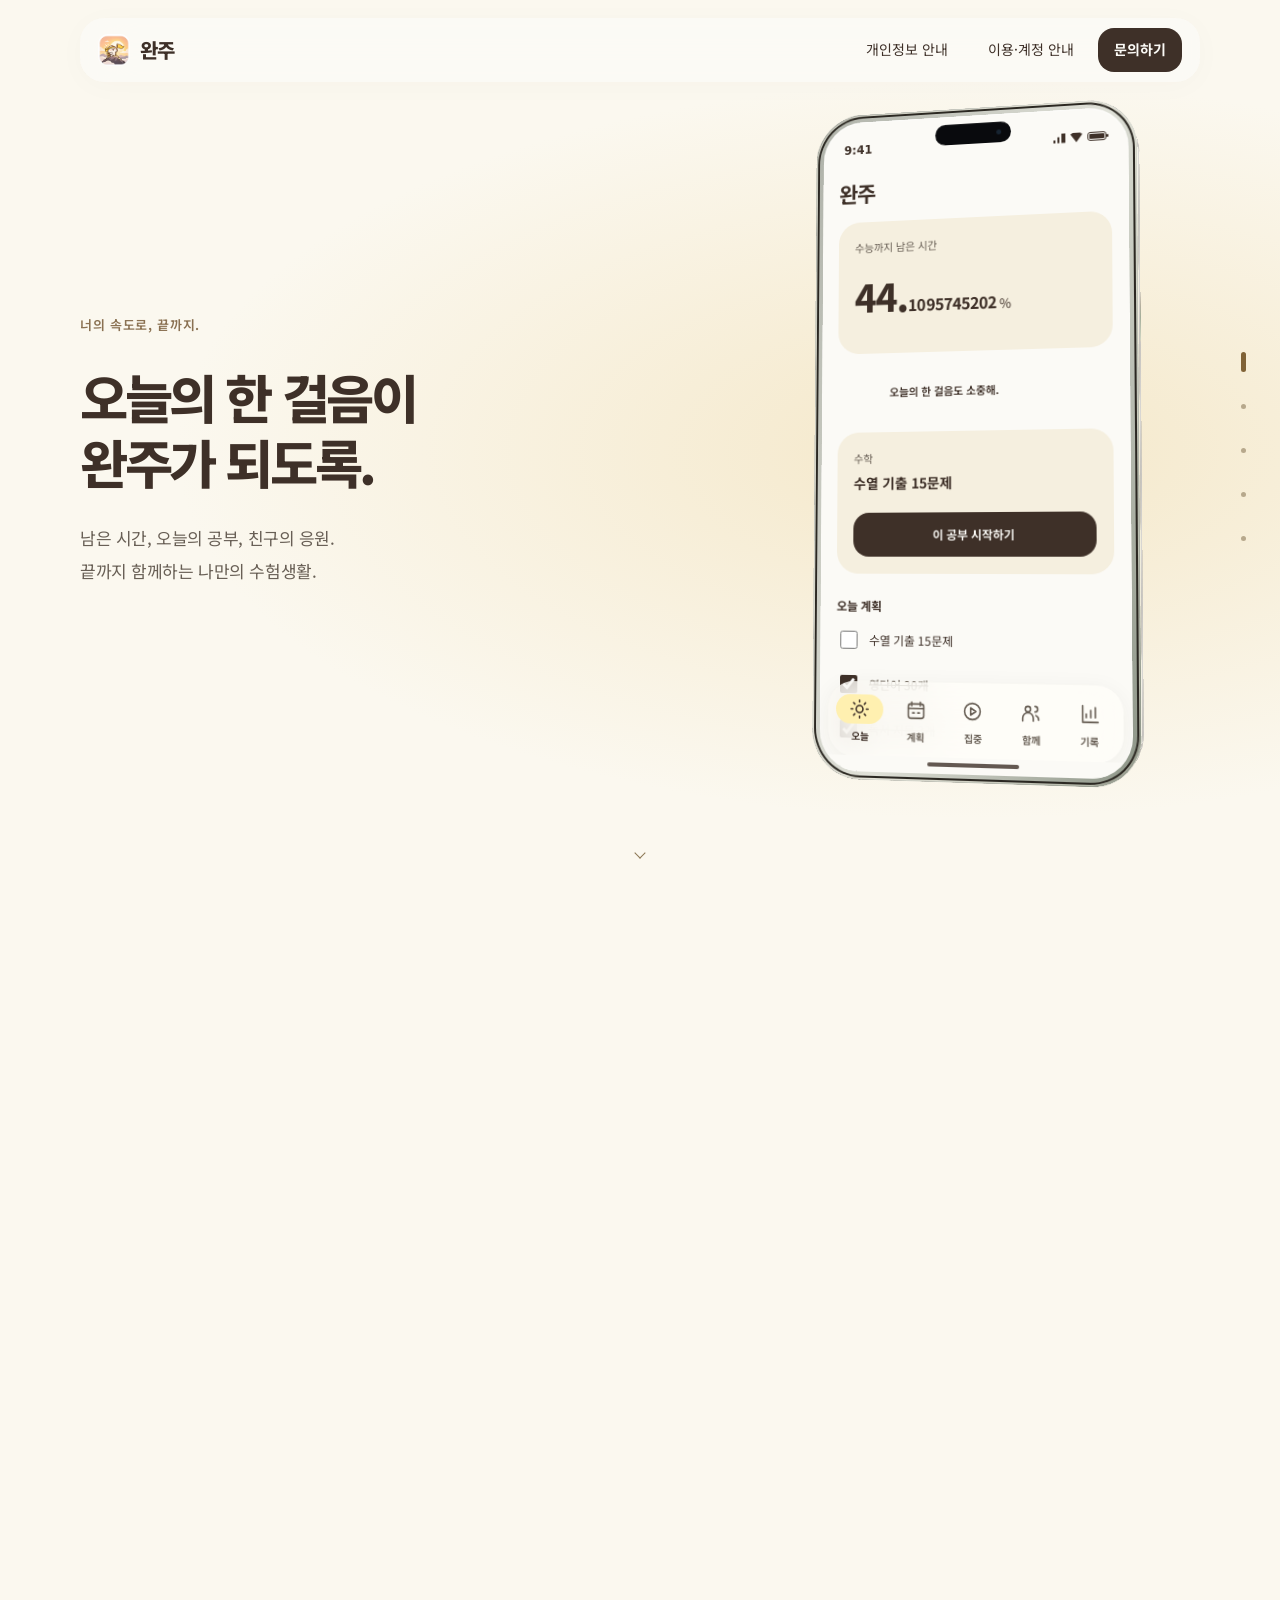
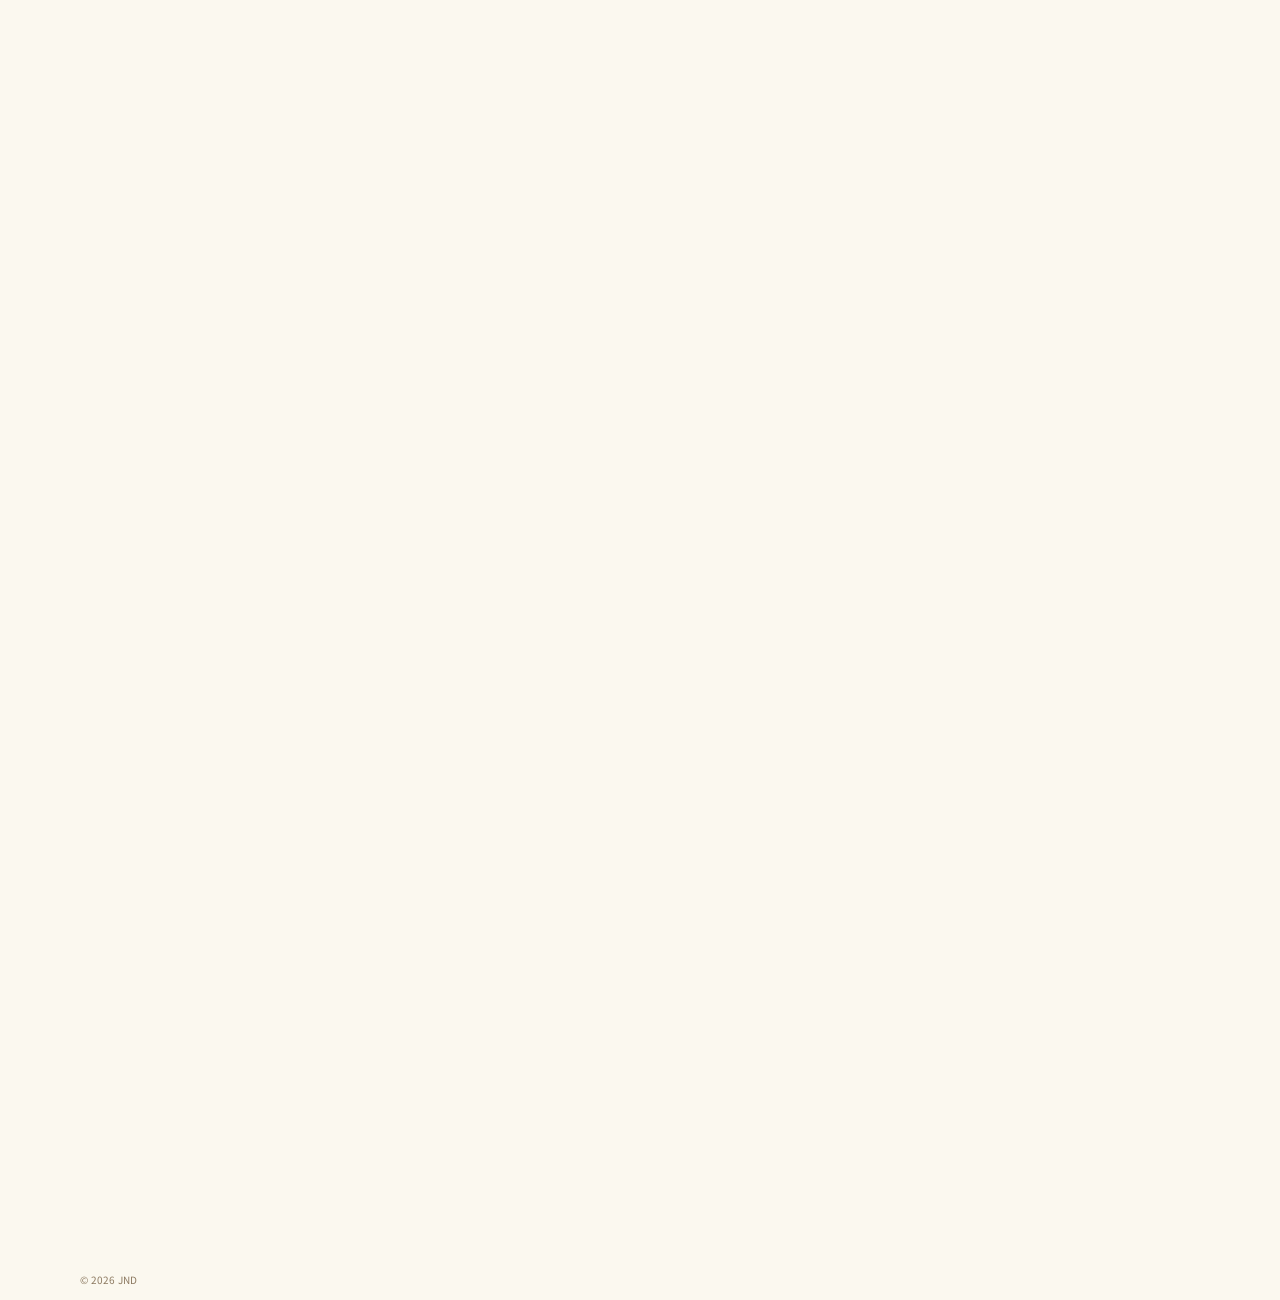
==== commit 62ce12ab: "Bring Wanju stickers to life with head and arm gestures" ====
--- a/index.html
+++ b/index.html
@@ -6,7 +6,7 @@
 <meta name="description" content="수능까지 남은 시간, 오늘의 공부, 친구의 응원. 너의 속도로 끝까지 함께하는 수험생활 앱 완주.">
 <meta property="og:type" content="website"><meta property="og:locale" content="ko_KR"><meta property="og:site_name" content="완주"><meta property="og:title" content="완주 — 너의 속도로, 끝까지."><meta property="og:description" content="오늘의 한 걸음부터. 남은 시간과 계획, 집중과 응원을 하나로."><meta property="og:image" content="https://wanju.jobnomdeul.com/assets/share.png"><meta property="og:url" content="https://wanju.jobnomdeul.com/">
 <meta name="twitter:card" content="summary"><meta name="twitter:title" content="완주 — 너의 속도로, 끝까지."><meta name="twitter:description" content="오늘의 한 걸음부터."><meta name="twitter:image" content="https://wanju.jobnomdeul.com/assets/share.png">
-<link rel="canonical" href="https://wanju.jobnomdeul.com/"><link rel="icon" href="./assets/logo.webp" type="image/webp"><link rel="apple-touch-icon" href="./assets/share.png"><link rel="stylesheet" href="./styles.css?v=20261124-15"><link rel="stylesheet" href="./showcase.css?v=20261124-15"><link rel="stylesheet" href="./device.css?v=20261124-15"><link rel="stylesheet" href="./explorer.css?v=20261124-15"><script src="./app.js?v=20261124-15" defer></script><script src="./explorer.js?v=20261124-15" defer></script><script src="./device.js?v=20261124-15" defer></script>
+<link rel="canonical" href="https://wanju.jobnomdeul.com/"><link rel="icon" href="./assets/logo.webp" type="image/webp"><link rel="apple-touch-icon" href="./assets/share.png"><link rel="stylesheet" href="./styles.css?v=20261124-16"><link rel="stylesheet" href="./showcase.css?v=20261124-16"><link rel="stylesheet" href="./device.css?v=20261124-16"><link rel="stylesheet" href="./explorer.css?v=20261124-16"><link rel="stylesheet" href="./motion.css?v=20261124-16"><script src="./motion.js?v=20261124-16" defer></script><script src="./app.js?v=20261124-16" defer></script><script src="./explorer.js?v=20261124-16" defer></script><script src="./device.js?v=20261124-16" defer></script>
 </head>
 <body class="showcase single-phone-site"><div class="site-atmosphere" aria-hidden="true"></div>
 <a class="skip-link" href="#main">본문으로 바로가기</a>
--- a/motion.css
+++ b/motion.css
@@ -0,0 +1,59 @@
+/* Original sticker artwork, layered motion. All distances use the 250.8-unit atlas cell. */
+.mascot[data-motion-ready]{position:relative;background-image:none;clip-path:none;isolation:isolate;contain:paint}
+.mascot .motion-art{display:block;width:100%;height:100%;fill:none;stroke:none;stroke-width:0;overflow:hidden;pointer-events:none;transform:translateZ(0)}
+.mascot:not(.motion-detailed) .pose-puppet{filter:none}
+.motion-art g,.motion-art path{transform-box:view-box;transform-origin:125px 225px}
+.motion-base{animation:mascot-breathe 3.8s ease-in-out infinite}
+.motion-base[mask]{animation:none}
+.motion-cheer{animation:mascot-cheer 2.6s ease-in-out infinite}
+.motion-rays,.motion-date-rays,.motion-clock-tick{animation:mascot-flash 2.6s ease-in-out infinite}
+.motion-resolve{animation:mascot-resolve 2.1s ease-in-out infinite}
+.motion-sleep,.motion-blanket{animation:mascot-breathe 4.5s ease-in-out infinite}
+.motion-sleep-z{animation:mascot-drift 3.6s ease-in-out infinite}
+.motion-flag{animation:mascot-flag 2.5s ease-in-out infinite}
+.motion-music{animation:mascot-sway 2s ease-in-out infinite}
+.motion-notes{animation:mascot-drift 2.8s ease-in-out infinite}
+.motion-steam{animation:mascot-steam 3.6s ease-out infinite}
+.motion-stretch{animation:mascot-stretch 4.8s ease-in-out infinite}
+.motion-puzzle{animation:mascot-think 3.4s ease-in-out infinite}
+.motion-scribble,.motion-tired-cloud{animation:mascot-wiggle 3s ease-in-out infinite}
+.motion-sweat{animation:mascot-drop 3.4s ease-in-out infinite}
+.motion-sparkles,.motion-check-glint,.motion-night-stars,.motion-pass-spark,.motion-confidence-star{animation:mascot-twinkle 3.2s ease-in-out infinite}
+.motion-checklist,.motion-proud{animation:mascot-nod 3.8s ease-in-out infinite}
+.motion-book-hug{animation:mascot-hug 4s ease-in-out infinite}
+.motion-surprise{animation:mascot-surprise 3.8s ease-in-out infinite}
+.motion-surprise-mark{animation:mascot-mark 3.8s ease-in-out infinite}
+.motion-happy-cry{animation:mascot-hug 3.6s ease-in-out infinite}
+.motion-teardrop{animation:mascot-drop 2.8s ease-in infinite}
+.motion-typing{animation:mascot-type 1s ease-in-out infinite}
+.motion-screen-light{animation:mascot-flash 2.2s ease-in-out infinite}
+.motion-thinking{animation:mascot-think 4s ease-in-out infinite}
+.motion-tired{animation:mascot-tired 5s ease-in-out infinite}
+.motion-confidence{animation:mascot-stretch 4s ease-in-out infinite}
+.motion-heart-hug{animation:mascot-hug 3.5s ease-in-out infinite}
+.motion-hearts{animation:mascot-hearts 3.5s ease-in-out infinite}
+.writing-marks path{stroke-dasharray:30;stroke-dashoffset:30;animation:mascot-ink 4.8s linear infinite}
+.writing-marks .writing-mark-two{animation-delay:.85s}
+@keyframes mascot-ink{0%,8%{stroke-dashoffset:30;opacity:0}15%{opacity:.65}64%,82%{stroke-dashoffset:0;opacity:.65}98%,100%{stroke-dashoffset:0;opacity:0}}
+@keyframes mascot-breathe{50%{transform:translateY(-1.5px) scaleY(1.008)}}
+@keyframes mascot-cheer{0%,65%,100%{transform:none}20%{transform:translateY(-4px) rotate(-2deg)}35%{transform:translateY(0) rotate(1deg)}48%{transform:translateY(-2px)}}
+@keyframes mascot-flash{0%,100%{opacity:1}45%{opacity:.35}}
+@keyframes mascot-resolve{50%{transform:translateY(-2px) scale(1.012)}}
+@keyframes mascot-drift{0%,100%{transform:none;opacity:1}65%{transform:translate(2px,-5px);opacity:.6}}
+@keyframes mascot-flag{50%{transform:skewY(-3deg) scaleX(.96)}}
+@keyframes mascot-sway{25%{transform:rotate(-2deg)}75%{transform:rotate(2deg)}}
+@keyframes mascot-steam{0%{transform:translateY(4px);opacity:0}25%{opacity:.45}100%{transform:translate(-3px,-12px);opacity:0}}
+@keyframes mascot-stretch{40%,60%{transform:scaleY(1.025) translateY(-1px)}}
+@keyframes mascot-think{30%{transform:rotate(-1.4deg)}65%{transform:rotate(1deg)}}
+@keyframes mascot-wiggle{20%,60%{transform:rotate(-3deg)}40%,80%{transform:rotate(3deg)}}
+@keyframes mascot-drop{0%,15%{opacity:0;transform:translateY(-2px)}35%{opacity:.8}80%,100%{opacity:0;transform:translateY(8px)}}
+@keyframes mascot-twinkle{0%,100%{opacity:.9}45%{opacity:.3}65%{opacity:1}}
+@keyframes mascot-nod{30%{transform:translateY(2px) rotate(1deg)}50%{transform:translateY(-1px)}}
+@keyframes mascot-hug{45%,60%{transform:scaleX(.985) scaleY(1.015)}}
+@keyframes mascot-surprise{12%{transform:translateY(-3px) scale(1.02)}25%,100%{transform:none}}
+@keyframes mascot-mark{12%{transform:translateY(-4px) rotate(5deg)}25%,100%{transform:none}}
+@keyframes mascot-type{25%{transform:translateY(1px) rotate(.4deg)}75%{transform:translateY(-1px) rotate(-.4deg)}}
+@keyframes mascot-tired{50%{transform:scaleY(.985) translateY(2px)}}
+@keyframes mascot-hearts{50%{transform:translateY(-4px) scale(1.02);opacity:.7}}
+.mascot:not(.is-animated) .motion-art *,.motion-paused .motion-art *{animation-play-state:paused!important}
+@media(prefers-reduced-motion:reduce){.mascot[data-motion-ready]{background-image:var(--sticker-sheet);background-size:500%;background-repeat:no-repeat;clip-path:inset(4% 0 0 round 14px)}.mascot .motion-art{display:none}.motion-art *{animation:none!important}}
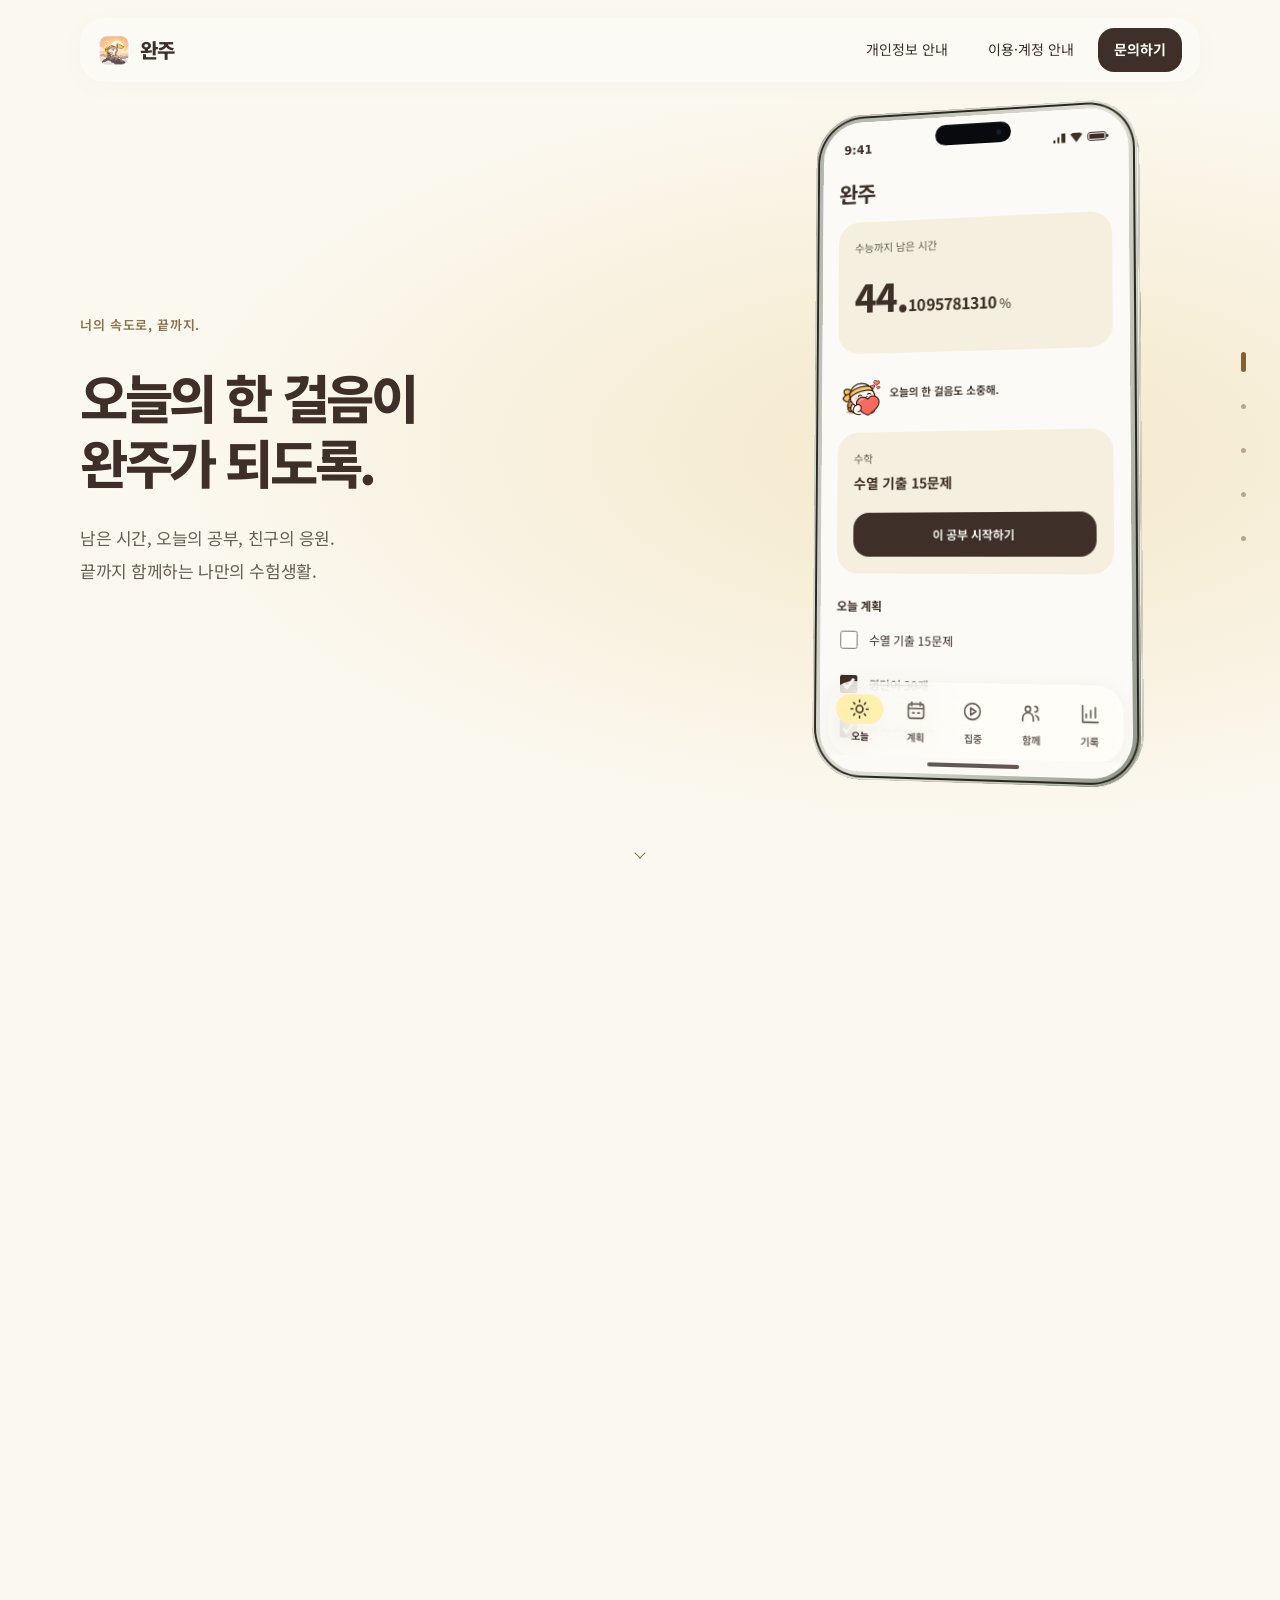
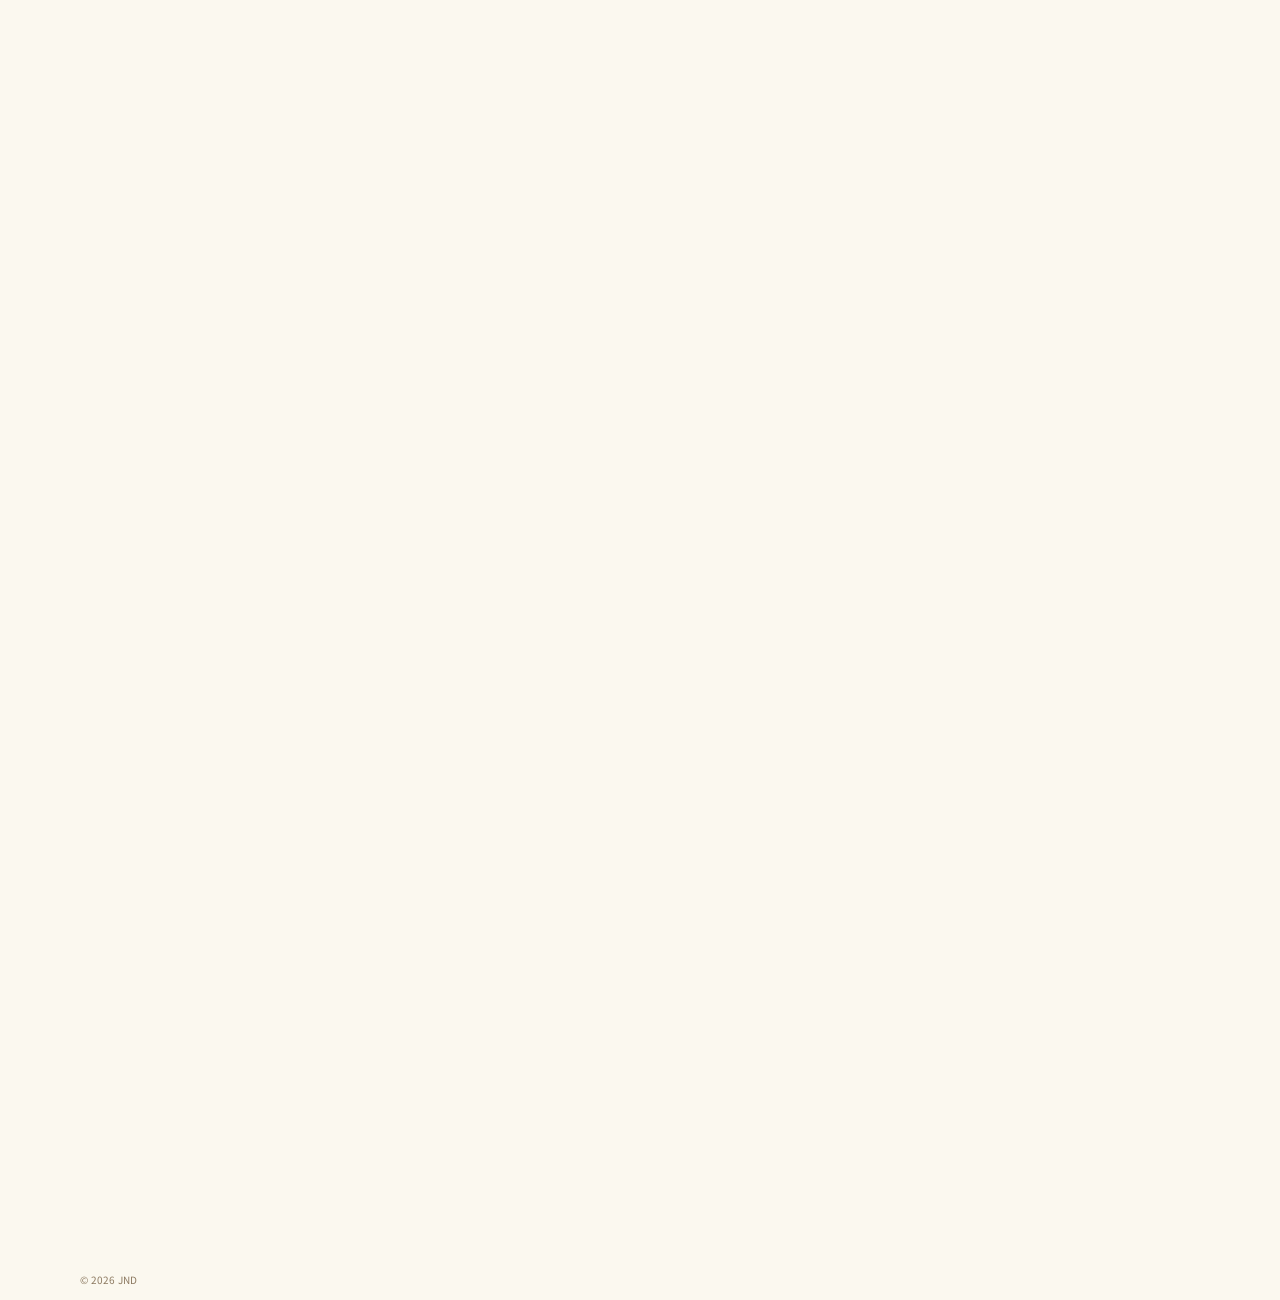
==== commit 7b986262: "Replace distortion with illustrated sticker frame animation" ====
--- a/index.html
+++ b/index.html
@@ -6,7 +6,7 @@
 <meta name="description" content="수능까지 남은 시간, 오늘의 공부, 친구의 응원. 너의 속도로 끝까지 함께하는 수험생활 앱 완주.">
 <meta property="og:type" content="website"><meta property="og:locale" content="ko_KR"><meta property="og:site_name" content="완주"><meta property="og:title" content="완주 — 너의 속도로, 끝까지."><meta property="og:description" content="오늘의 한 걸음부터. 남은 시간과 계획, 집중과 응원을 하나로."><meta property="og:image" content="https://wanju.jobnomdeul.com/assets/share.png"><meta property="og:url" content="https://wanju.jobnomdeul.com/">
 <meta name="twitter:card" content="summary"><meta name="twitter:title" content="완주 — 너의 속도로, 끝까지."><meta name="twitter:description" content="오늘의 한 걸음부터."><meta name="twitter:image" content="https://wanju.jobnomdeul.com/assets/share.png">
-<link rel="canonical" href="https://wanju.jobnomdeul.com/"><link rel="icon" href="./assets/logo.webp" type="image/webp"><link rel="apple-touch-icon" href="./assets/share.png"><link rel="stylesheet" href="./styles.css?v=20261124-16"><link rel="stylesheet" href="./showcase.css?v=20261124-16"><link rel="stylesheet" href="./device.css?v=20261124-16"><link rel="stylesheet" href="./explorer.css?v=20261124-16"><link rel="stylesheet" href="./motion.css?v=20261124-16"><script src="./motion.js?v=20261124-16" defer></script><script src="./app.js?v=20261124-16" defer></script><script src="./explorer.js?v=20261124-16" defer></script><script src="./device.js?v=20261124-16" defer></script>
+<link rel="canonical" href="https://wanju.jobnomdeul.com/"><link rel="icon" href="./assets/logo.webp" type="image/webp"><link rel="apple-touch-icon" href="./assets/share.png"><link rel="stylesheet" href="./styles.css?v=20261124-17"><link rel="stylesheet" href="./showcase.css?v=20261124-17"><link rel="stylesheet" href="./device.css?v=20261124-17"><link rel="stylesheet" href="./explorer.css?v=20261124-17"><link rel="stylesheet" href="./motion.css?v=20261124-17"><script src="./motion.js?v=20261124-17" defer></script><script src="./app.js?v=20261124-17" defer></script><script src="./explorer.js?v=20261124-17" defer></script><script src="./device.js?v=20261124-17" defer></script>
 </head>
 <body class="showcase single-phone-site"><div class="site-atmosphere" aria-hidden="true"></div>
 <a class="skip-link" href="#main">본문으로 바로가기</a>
--- a/motion.css
+++ b/motion.css
@@ -1,59 +1,5 @@
-/* Original sticker artwork, layered motion. All distances use the 250.8-unit atlas cell. */
-.mascot[data-motion-ready]{position:relative;background-image:none;clip-path:none;isolation:isolate;contain:paint}
-.mascot .motion-art{display:block;width:100%;height:100%;fill:none;stroke:none;stroke-width:0;overflow:hidden;pointer-events:none;transform:translateZ(0)}
-.mascot:not(.motion-detailed) .pose-puppet{filter:none}
-.motion-art g,.motion-art path{transform-box:view-box;transform-origin:125px 225px}
-.motion-base{animation:mascot-breathe 3.8s ease-in-out infinite}
-.motion-base[mask]{animation:none}
-.motion-cheer{animation:mascot-cheer 2.6s ease-in-out infinite}
-.motion-rays,.motion-date-rays,.motion-clock-tick{animation:mascot-flash 2.6s ease-in-out infinite}
-.motion-resolve{animation:mascot-resolve 2.1s ease-in-out infinite}
-.motion-sleep,.motion-blanket{animation:mascot-breathe 4.5s ease-in-out infinite}
-.motion-sleep-z{animation:mascot-drift 3.6s ease-in-out infinite}
-.motion-flag{animation:mascot-flag 2.5s ease-in-out infinite}
-.motion-music{animation:mascot-sway 2s ease-in-out infinite}
-.motion-notes{animation:mascot-drift 2.8s ease-in-out infinite}
-.motion-steam{animation:mascot-steam 3.6s ease-out infinite}
-.motion-stretch{animation:mascot-stretch 4.8s ease-in-out infinite}
-.motion-puzzle{animation:mascot-think 3.4s ease-in-out infinite}
-.motion-scribble,.motion-tired-cloud{animation:mascot-wiggle 3s ease-in-out infinite}
-.motion-sweat{animation:mascot-drop 3.4s ease-in-out infinite}
-.motion-sparkles,.motion-check-glint,.motion-night-stars,.motion-pass-spark,.motion-confidence-star{animation:mascot-twinkle 3.2s ease-in-out infinite}
-.motion-checklist,.motion-proud{animation:mascot-nod 3.8s ease-in-out infinite}
-.motion-book-hug{animation:mascot-hug 4s ease-in-out infinite}
-.motion-surprise{animation:mascot-surprise 3.8s ease-in-out infinite}
-.motion-surprise-mark{animation:mascot-mark 3.8s ease-in-out infinite}
-.motion-happy-cry{animation:mascot-hug 3.6s ease-in-out infinite}
-.motion-teardrop{animation:mascot-drop 2.8s ease-in infinite}
-.motion-typing{animation:mascot-type 1s ease-in-out infinite}
-.motion-screen-light{animation:mascot-flash 2.2s ease-in-out infinite}
-.motion-thinking{animation:mascot-think 4s ease-in-out infinite}
-.motion-tired{animation:mascot-tired 5s ease-in-out infinite}
-.motion-confidence{animation:mascot-stretch 4s ease-in-out infinite}
-.motion-heart-hug{animation:mascot-hug 3.5s ease-in-out infinite}
-.motion-hearts{animation:mascot-hearts 3.5s ease-in-out infinite}
-.writing-marks path{stroke-dasharray:30;stroke-dashoffset:30;animation:mascot-ink 4.8s linear infinite}
-.writing-marks .writing-mark-two{animation-delay:.85s}
-@keyframes mascot-ink{0%,8%{stroke-dashoffset:30;opacity:0}15%{opacity:.65}64%,82%{stroke-dashoffset:0;opacity:.65}98%,100%{stroke-dashoffset:0;opacity:0}}
-@keyframes mascot-breathe{50%{transform:translateY(-1.5px) scaleY(1.008)}}
-@keyframes mascot-cheer{0%,65%,100%{transform:none}20%{transform:translateY(-4px) rotate(-2deg)}35%{transform:translateY(0) rotate(1deg)}48%{transform:translateY(-2px)}}
-@keyframes mascot-flash{0%,100%{opacity:1}45%{opacity:.35}}
-@keyframes mascot-resolve{50%{transform:translateY(-2px) scale(1.012)}}
-@keyframes mascot-drift{0%,100%{transform:none;opacity:1}65%{transform:translate(2px,-5px);opacity:.6}}
-@keyframes mascot-flag{50%{transform:skewY(-3deg) scaleX(.96)}}
-@keyframes mascot-sway{25%{transform:rotate(-2deg)}75%{transform:rotate(2deg)}}
-@keyframes mascot-steam{0%{transform:translateY(4px);opacity:0}25%{opacity:.45}100%{transform:translate(-3px,-12px);opacity:0}}
-@keyframes mascot-stretch{40%,60%{transform:scaleY(1.025) translateY(-1px)}}
-@keyframes mascot-think{30%{transform:rotate(-1.4deg)}65%{transform:rotate(1deg)}}
-@keyframes mascot-wiggle{20%,60%{transform:rotate(-3deg)}40%,80%{transform:rotate(3deg)}}
-@keyframes mascot-drop{0%,15%{opacity:0;transform:translateY(-2px)}35%{opacity:.8}80%,100%{opacity:0;transform:translateY(8px)}}
-@keyframes mascot-twinkle{0%,100%{opacity:.9}45%{opacity:.3}65%{opacity:1}}
-@keyframes mascot-nod{30%{transform:translateY(2px) rotate(1deg)}50%{transform:translateY(-1px)}}
-@keyframes mascot-hug{45%,60%{transform:scaleX(.985) scaleY(1.015)}}
-@keyframes mascot-surprise{12%{transform:translateY(-3px) scale(1.02)}25%,100%{transform:none}}
-@keyframes mascot-mark{12%{transform:translateY(-4px) rotate(5deg)}25%,100%{transform:none}}
-@keyframes mascot-type{25%{transform:translateY(1px) rotate(.4deg)}75%{transform:translateY(-1px) rotate(-.4deg)}}
-@keyframes mascot-tired{50%{transform:scaleY(.985) translateY(2px)}}
-@keyframes mascot-hearts{50%{transform:translateY(-4px) scale(1.02);opacity:.7}}
-.mascot:not(.is-animated) .motion-art *,.motion-paused .motion-art *{animation-play-state:paused!important}
-@media(prefers-reduced-motion:reduce){.mascot[data-motion-ready]{background-image:var(--sticker-sheet);background-size:500%;background-repeat:no-repeat;clip-path:inset(4% 0 0 round 14px)}.mascot .motion-art{display:none}.motion-art *{animation:none!important}}
+/* Complete, rigid illustration poses encoded once for both web and Flutter. */
+.mascot[data-motion-ready]{position:relative;background-image:none;clip-path:none}
+.mascot .sticker-motion{display:block;width:100%;height:100%;object-fit:contain;pointer-events:none;user-select:none;-webkit-user-drag:none}
+.mascot .sticker-motion[hidden]{display:none}
+.mascot.motion-failed{background-image:url('./assets/emotions-transparent.png');background-size:500%;background-repeat:no-repeat;clip-path:inset(4% 0 0 round 14px)}
